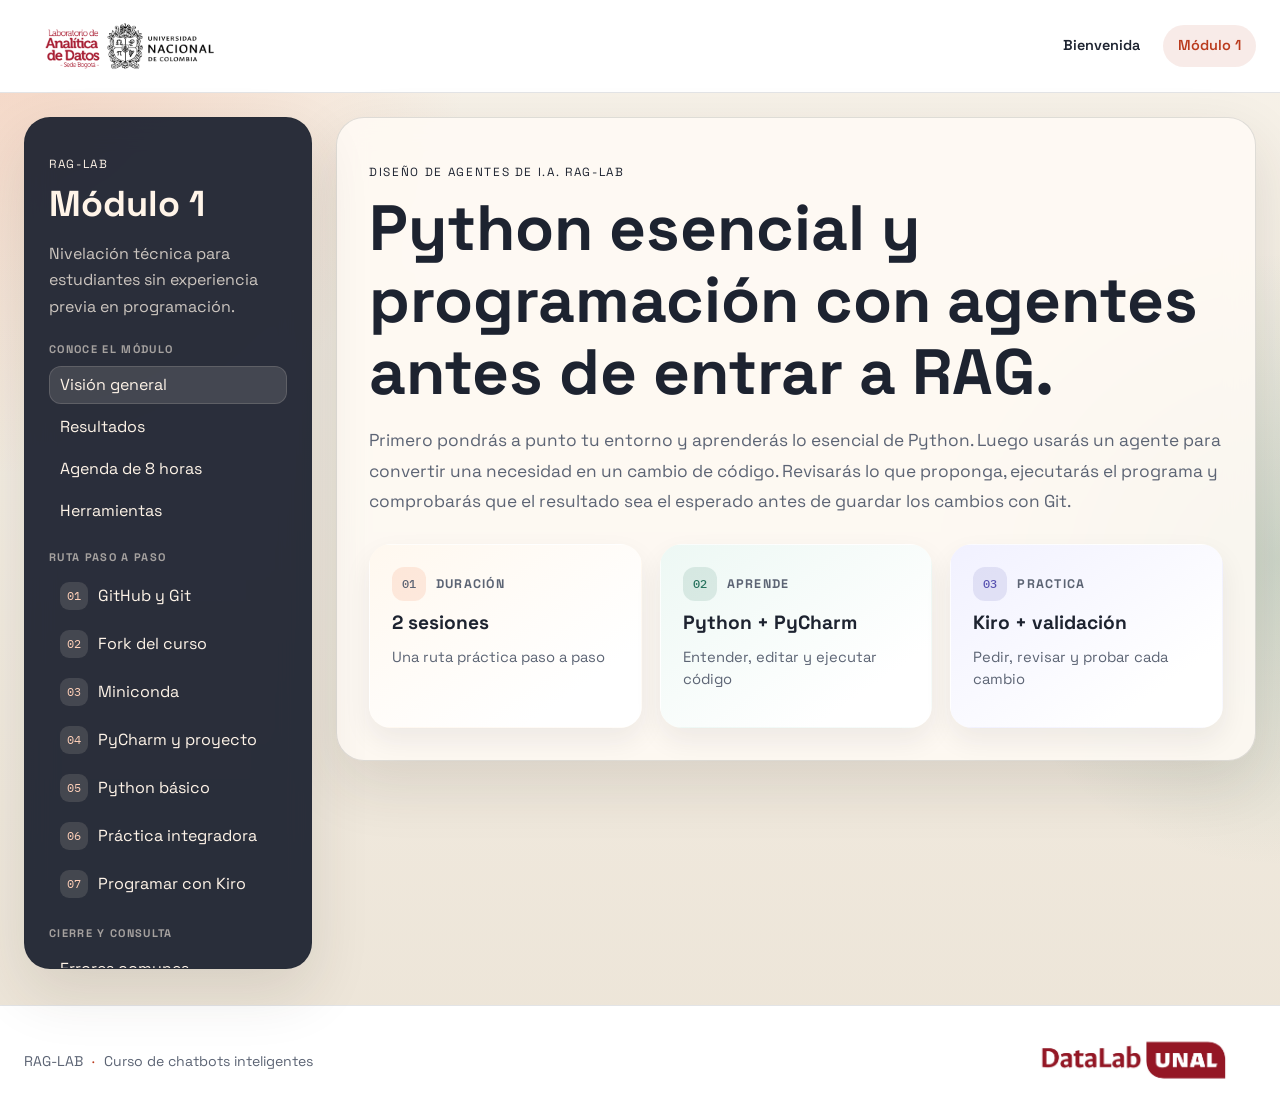
==== docs/modulo-01.html @ 9e2192b5 "Integra bienvenida y navegación del curso" ====
<!DOCTYPE html>
<html lang="es">
  <head>
    <meta charset="UTF-8" />
    <meta name="viewport" content="width=device-width, initial-scale=1.0" />
    <title>RAG-LAB | Módulo 1</title>
    <meta
      name="description"
      content="Módulo 1 del curso RAG-LAB: GitHub, Miniconda, PyCharm, Python básico y programación asistida por agentes."
    />
    <link rel="preconnect" href="https://fonts.googleapis.com" />
    <link rel="preconnect" href="https://fonts.gstatic.com" crossorigin />
    <link
      href="https://fonts.googleapis.com/css2?family=Space+Grotesk:wght@400;500;700&family=IBM+Plex+Mono:wght@400;500&display=swap"
      rel="stylesheet"
    />
    <link rel="stylesheet" href="./styles.css" />
  </head>
  <body>
    <header class="course-header">
      <div class="course-header-inner">
        <a class="course-brand" href="./index.html" aria-label="RAG-LAB, ir a bienvenida">
          <img src="./images/brand/datalab-header.png" alt="Laboratorio de Anal&#237;tica de Datos, Sede Bogot&#225;" />
        </a>
        <nav class="course-top-nav" aria-label="Navegaci&#243;n principal">
          <a href="./index.html">Bienvenida</a>
          <a href="./modulo-01.html" aria-current="page">M&#243;dulo 1</a>
        </nav>
      </div>
    </header>
    <div class="page-shell">
      <aside class="sidebar">
        <p class="eyebrow">RAG-LAB</p>
        <h1>Módulo 1</h1>
        <p class="sidebar-copy">
          Nivelación técnica para estudiantes sin experiencia previa en programación.
        </p>
        <details class="nav-disclosure" open>
          <summary>Contenido del módulo</summary>
          <nav class="side-nav" id="course-nav" role="tablist" aria-label="Secciones del módulo">
          <div class="nav-group" role="group" aria-label="Conoce el módulo">
            <p class="nav-group-title">Conoce el módulo</p>
            <a href="#vision" role="tab" aria-selected="true" aria-controls="vision">Visión general</a>
            <a href="#resultados" role="tab" aria-selected="false" aria-controls="resultados" tabindex="-1">Resultados</a>
            <a href="#agenda" role="tab" aria-selected="false" aria-controls="agenda" tabindex="-1">Agenda de 8 horas</a>
            <a href="#herramientas" role="tab" aria-selected="false" aria-controls="herramientas" tabindex="-1">Herramientas</a>
          </div>
          <div class="nav-group" role="group" aria-label="Ruta paso a paso">
            <p class="nav-group-title">Ruta paso a paso</p>
            <a href="#github" role="tab" aria-selected="false" aria-controls="github" tabindex="-1"><span class="nav-number">01</span>GitHub y Git</a>
            <a href="#fork" role="tab" aria-selected="false" aria-controls="fork" tabindex="-1"><span class="nav-number">02</span>Fork del curso</a>
            <a href="#miniconda" role="tab" aria-selected="false" aria-controls="miniconda" tabindex="-1"><span class="nav-number">03</span>Miniconda</a>
            <a href="#pycharm" role="tab" aria-selected="false" aria-controls="pycharm" tabindex="-1"><span class="nav-number">04</span>PyCharm y proyecto</a>
            <a href="#python" role="tab" aria-selected="false" aria-controls="python" tabindex="-1"><span class="nav-number">05</span>Python básico</a>
            <a href="#practica" role="tab" aria-selected="false" aria-controls="practica" tabindex="-1"><span class="nav-number">06</span>Práctica integradora</a>
            <a href="#kiro" role="tab" aria-selected="false" aria-controls="kiro" tabindex="-1"><span class="nav-number">07</span>Programar con Kiro</a>
          </div>
          <div class="nav-group" role="group" aria-label="Cierre y consulta">
            <p class="nav-group-title">Cierre y consulta</p>
            <a href="#errores" role="tab" aria-selected="false" aria-controls="errores" tabindex="-1">Errores comunes</a>
            <a href="#checklist" role="tab" aria-selected="false" aria-controls="checklist" tabindex="-1">Checklist final</a>
          </div>
          </nav>
        </details>
      </aside>

      <main class="content">
        <section class="hero" id="vision">
          <p class="hero-tag">Diseño de agentes de I.A. RAG-LAB</p>
          <h2>Python esencial y programación con agentes antes de entrar a RAG.</h2>
          <p class="hero-copy">
            Primero pondrás a punto tu entorno y aprenderás lo esencial de Python. Luego usarás un
            agente para convertir una necesidad en un cambio de código. Revisarás lo que proponga,
            ejecutarás el programa y comprobarás que el resultado sea el esperado antes de guardar
            los cambios con Git.
          </p>
          <div class="hero-cards">
            <article class="hero-card hero-card--duration">
              <div class="hero-card-heading">
                <span class="hero-card-number" aria-hidden="true">01</span>
                <span class="hero-card-label">Duración</span>
              </div>
              <strong>2 sesiones</strong>
              <p>Una ruta práctica paso a paso</p>
            </article>
            <article class="hero-card hero-card--python">
              <div class="hero-card-heading">
                <span class="hero-card-number" aria-hidden="true">02</span>
                <span class="hero-card-label">Aprende</span>
              </div>
              <strong>Python + PyCharm</strong>
              <p>Entender, editar y ejecutar código</p>
            </article>
            <article class="hero-card hero-card--agent">
              <div class="hero-card-heading">
                <span class="hero-card-number" aria-hidden="true">03</span>
                <span class="hero-card-label">Practica</span>
              </div>
              <strong>Kiro + validación</strong>
              <p>Pedir, revisar y probar cada cambio</p>
            </article>
          </div>
        </section>

        <section id="resultados" class="panel">
          <p class="section-kicker">Resultados del módulo</p>
          <h3>Al terminar, podrás llevar una idea hasta un cambio comprobado.</h3>
          <p class="results-intro">
            Prepara tu espacio de trabajo, entiende el código que ejecutas y usa un agente para
            avanzar con confianza.
          </p>
          <div class="result-grid">
            <article class="result-card result-card--setup">
              <div class="result-card-heading">
                <span class="result-number" aria-hidden="true">01</span>
                <span class="result-label">Tu entorno</span>
              </div>
              <h4>Listo para trabajar</h4>
              <ul class="result-list">
                <li>Configurar GitHub e instalar Git, Miniconda y PyCharm.</li>
                <li>Crear tu fork y abrirlo en el computador.</li>
                <li>Crear el entorno `RAGLAB` y elegirlo en PyCharm.</li>
                <li>Guardar tus avances en GitHub.</li>
              </ul>
            </article>
            <article class="result-card result-card--python">
              <div class="result-card-heading">
                <span class="result-number" aria-hidden="true">02</span>
                <span class="result-label">Python esencial</span>
              </div>
              <h4>Código que puedes entender</h4>
              <ul class="result-list">
                <li>Ejecutar scripts desde PyCharm.</li>
                <li>Leer y modificar ejemplos sencillos.</li>
                <li>Reconocer variables, condiciones, ciclos y funciones.</li>
              </ul>
            </article>
            <article class="result-card result-card--agent">
              <div class="result-card-heading">
                <span class="result-number" aria-hidden="true">03</span>
                <span class="result-label">Programación con Kiro</span>
              </div>
              <h4>Cambios que puedes validar</h4>
              <ul class="result-list">
                <li>Explicar un requerimiento y cómo reconocer que quedó bien.</li>
                <li>Conectar Kiro con PyCharm y escoger un modelo disponible.</li>
                <li>Revisar el plan y el código que propone el agente.</li>
                <li>Ejecutar el programa y comprobar el resultado.</li>
              </ul>
            </article>
          </div>
          <div class="result-flow">
            <div class="result-flow-copy">
              <span>El ciclo que practicarás</span>
              <small>Tú decides si el cambio está listo para guardar.</small>
            </div>
            <div class="result-flow-steps" aria-label="Describir, revisar, ejecutar, validar y guardar">
              <span>Describir</span><b aria-hidden="true">→</b>
              <span>Revisar</span><b aria-hidden="true">→</b>
              <span>Ejecutar</span><b aria-hidden="true">→</b>
              <span>Validar</span><b aria-hidden="true">→</b>
              <span>Guardar</span>
            </div>
          </div>
        </section>

        <section id="herramientas" class="panel">
          <p class="section-kicker">Herramientas base</p>
          <h3>Las herramientas que usarás, conectadas en un solo flujo</h3>
          <p class="tool-intro">Cada una cumple una parte del trabajo: escribir código, organizar el proyecto y convertir ideas en cambios que puedas probar.</p>
          <div class="tool-grid">
            <article class="tool-card tool-card--code">
              <div class="tool-card-heading"><span>01</span><p>Aprende y ejecuta</p></div>
              <div class="tool-brand-row">
                <div class="tool-brand"><span class="tool-icon-frame"><img src="./images/tool-icons/python.svg" alt="" /></span><span>Python</span></div>
                <div class="tool-brand"><span class="tool-icon-frame"><img src="./images/tool-icons/anaconda.svg" alt="" /></span><span>Miniconda</span></div>
              </div>
              <h4>Tu base para programar</h4>
              <p>Python es el lenguaje de los ejercicios. Miniconda prepara el entorno `RAGLAB` y organiza sus paquetes.</p>
              <div class="tool-flow-hint"><span>Escribir</span><b aria-hidden="true">→</b><span>Ejecutar</span></div>
            </article>
            <article class="tool-card tool-card--project">
              <div class="tool-card-heading"><span>02</span><p>Organiza tu proyecto</p></div>
              <div class="tool-brand-row">
                <div class="tool-brand"><span class="tool-icon-frame"><img src="./images/tool-icons/git.svg" alt="" /></span><span>Git</span></div>
                <div class="tool-brand"><span class="tool-icon-frame"><img src="./images/tool-icons/github.svg" alt="" /></span><span>GitHub</span></div>
                <div class="tool-brand"><span class="tool-icon-frame"><img src="./images/tool-icons/pycharm.svg" alt="" /></span><span>PyCharm</span></div>
              </div>
              <h4>Tu espacio de trabajo</h4>
              <p>Git registra los cambios; GitHub guarda tu fork; PyCharm te permite abrir, modificar y ejecutar el proyecto.</p>
              <div class="tool-flow-hint"><span>Versionar</span><b aria-hidden="true">→</b><span>Compartir</span></div>
            </article>
            <article class="tool-card tool-card--agent">
              <div class="tool-card-heading"><span>03</span><p>Avanza con un agente</p></div>
              <div class="tool-brand-row">
                <div class="tool-brand"><span class="tool-icon-frame tool-icon-frame--kiro"><img src="./images/tool-icons/kiro.svg" alt="" /></span><span>Kiro</span></div>
              </div>
              <h4>De la idea al cambio</h4>
              <p>Kiro te ayuda a convertir un requerimiento en código dentro de PyCharm. Tú revisas el plan y el diff, ejecutas el programa y validas el resultado.</p>
              <div class="tool-flow-hint"><span>Pedir</span><b aria-hidden="true">→</b><span>Revisar</span><b aria-hidden="true">→</b><span>Validar</span></div>
            </article>
          </div>
        </section>

        <section id="agenda" class="panel">
          <p class="section-kicker">Plan sugerido</p>
          <h3>Del entorno listo a programar con apoyo de un agente</h3>
          <p class="agenda-intro">
            Primero preparas tus herramientas y tu proyecto. Después trabajas con Python y practicas
            cómo convertir una necesidad en un cambio de código que puedas comprobar.
          </p>
          <div class="agenda-grid">
            <article class="agenda-card agenda-card--setup">
              <header class="agenda-card-header">
                <span class="agenda-session-number" aria-hidden="true">01</span>
                <div>
                  <span class="agenda-card-kicker">Sesión 1</span>
                  <h4>Prepara tu espacio de trabajo</h4>
                </div>
              </header>
              <ol class="agenda-steps">
                <li><span>01</span><div><strong>Conoce las herramientas</strong><p>Presentación del curso y del flujo de trabajo.</p></div></li>
                <li><span>02</span><div><strong>Abre tu espacio en GitHub</strong><p>Crea tu cuenta y prepara el repositorio personal.</p></div></li>
                <li><span>03</span><div><strong>Instala Git</strong><p>Configura tu identidad y verifica que funcione.</p></div></li>
                <li><span>04</span><div><strong>Crea tu fork</strong><p>Haz tu copia del repositorio del curso.</p></div></li>
                <li><span>05</span><div><strong>Instala Miniconda</strong><p>Deja listo el gestor del entorno de Python.</p></div></li>
                <li><span>06</span><div><strong>Prueba la terminal</strong><p>Ejecuta los primeros comandos de verificación.</p></div></li>
              </ol>
              <div class="agenda-outcome"><span>Al cierre</span><strong>Cuenta, Git, fork y Miniconda listos</strong></div>
            </article>

            <article class="agenda-card agenda-card--code">
              <header class="agenda-card-header">
                <span class="agenda-session-number" aria-hidden="true">02</span>
                <div>
                  <span class="agenda-card-kicker">Sesión 2</span>
                  <h4>Programa, prueba y mejora</h4>
                </div>
              </header>
              <ol class="agenda-steps">
                <li><span>01</span><div><strong>Abre el proyecto en PyCharm</strong><p>Instala PyCharm, conéctalo a GitHub y descarga tu fork.</p></div></li>
                <li><span>02</span><div><strong>Activa el entorno</strong><p>Crea `RAGLAB` con Conda y selecciónalo como intérprete.</p></div></li>
                <li><span>03</span><div><strong>Aprende Python haciendo</strong><p>Practica variables, condiciones, ciclos y funciones; ejecuta los ejercicios y la práctica integradora sin agente.</p></div></li>
                <li><span>04</span><div><strong>Prueba Kiro en PyCharm</strong><p>Presenta el flujo al inicio del bloque si el entorno ya está listo. Si la configuración toma más tiempo, haz la práctica después de la integradora: pedir un cambio, revisar el diff, ejecutar y validar.</p></div></li>
              </ol>
              <div class="agenda-outcome"><span>Al cierre</span><strong>Python ejecutado y un cambio revisado y validado</strong></div>
            </article>
          </div>
        </section>

        <section id="github" class="panel github-panel">
          <p class="section-kicker">Paso 1 · prepara tu espacio de trabajo</p>
          <h3>Tu proyecto, con historial y respaldo</h3>
          <p class="github-intro">
            En este curso usaremos <strong>Git</strong> para guardar el historial de cambios del
            proyecto en el computador y <strong>GitHub</strong> para almacenar una copia en línea
            del repositorio. Esto permite que cada estudiante tenga respaldo, control de versiones
            y un espacio claro donde entregar sus avances.
          </p>
          <div class="resource-grid github-tools-grid">
            <button type="button" class="github-tool-card github-tool-card--git github-tool-button" data-open-git-visual aria-haspopup="dialog" aria-controls="git-workflow-dialog" aria-label="Abrir diagrama visual de ramas y versiones de Git">
              <div class="github-tool-heading">
                <span class="github-tool-icon"><img src="./images/tool-icons/git.svg" alt="" /></span>
                <div><span class="github-tool-label">En tu computador</span><h4>Git</h4></div>
              </div>
              <p>
                Registra los cambios del proyecto y permite crear versiones del trabajo a medida
                que avanza el curso.
              </p>
              <span class="github-tool-action">Ver diagrama de ramas <span aria-hidden="true">↗</span></span>
            </button>
            <article class="github-tool-card github-tool-card--github">
              <div class="github-tool-heading">
                <span class="github-tool-icon"><img src="./images/tool-icons/github.svg" alt="" /></span>
                <div><span class="github-tool-label">En línea</span><h4>GitHub</h4></div>
              </div>
              <p>
                Guarda el repositorio en línea, aloja el fork personal y permite sincronizar los
                cambios del estudiante.
              </p>
            </article>
          </div>
          <div class="github-setup">
            <div class="github-setup-heading"><span>Tu ruta de inicio</span><span>4 pasos</span></div>
            <ol class="steps github-steps">
              <li><span class="github-step-number">01</span><span>Crea tu cuenta en <a href="https://github.com" target="_blank" rel="noreferrer">github.com</a>.</span></li>
              <li><span class="github-step-number">02</span><span>Confirma tu correo y completa tu perfil básico.</span></li>
              <li><span class="github-step-number">03</span><span>Instala Git desde <a href="https://git-scm.com/downloads" target="_blank" rel="noreferrer">git-scm.com/downloads</a>.</span></li>
              <li><span class="github-step-number">04</span><span>Abre una terminal y configura tu nombre y correo.</span></li>
            </ol>
          </div>
          <div class="note-box github-location">
            <span class="github-location-icon" aria-hidden="true">⌘</span>
            <p><strong>¿Dónde ocurre cada parte?</strong> Crea la cuenta en el navegador y ejecuta los comandos en una terminal de tu computador: <strong>PowerShell</strong> o <strong>Git Bash</strong> en Windows, o <strong>Terminal</strong> en macOS y Linux.</p>
          </div>
          <div class="git-setup-guide">
            <div class="git-setup-guide-heading">
              <div><span class="command-eyebrow">En tu terminal</span><h4>Configura y comprueba Git paso a paso</h4></div>
              <span class="git-setup-guide-time">4 comandos</span>
            </div>
            <p class="git-setup-guide-intro">Ejecuta cada comando por separado. Antes de guardar nombre y correo, reemplaza los ejemplos por tus datos reales.</p>
            <div class="git-command-item git-command-item--check" data-copy-scope>
              <span class="git-command-number">01</span>
              <div class="git-command-copy"><strong>Comprueba que Git quedó instalado</strong><p>Si aparece un número de versión, la instalación terminó correctamente.</p><pre><code>git --version</code></pre></div>
              <button class="copy-button" data-copy>Copiar</button>
            </div>
            <div class="git-command-item" data-copy-scope>
              <span class="git-command-number">02</span>
              <div class="git-command-copy"><strong>Configura el nombre que aparecerá en tus cambios</strong><p>Reemplaza <code>Tu Nombre</code> antes de ejecutar.</p><pre><code>git config --global user.name "Tu Nombre"</code></pre></div>
              <button class="copy-button" data-copy>Copiar</button>
            </div>
            <div class="git-command-item" data-copy-scope>
              <span class="git-command-number">03</span>
              <div class="git-command-copy"><strong>Configura tu correo</strong><p>Usa el correo asociado a tu cuenta de GitHub.</p><pre><code>git config --global user.email "tu-correo@ejemplo.com"</code></pre></div>
              <button class="copy-button" data-copy>Copiar</button>
            </div>
            <div class="git-command-item" data-copy-scope>
              <span class="git-command-number">04</span>
              <div class="git-command-copy"><strong>Define el nombre de la rama principal</strong><p>El curso usará <code>main</code> como nombre inicial.</p><pre><code>git config --global init.defaultBranch main</code></pre></div>
              <button class="copy-button" data-copy>Copiar</button>
            </div>
            <div class="git-command-validation">
              <div class="git-validation-heading"><span aria-hidden="true">✓</span><div><strong>Validación final</strong><p>Ejecuta estas dos consultas y confirma que aparezcan tu nombre y correo correctos.</p></div></div>
              <div class="git-validation-commands">
                <div class="git-command-item" data-copy-scope><div class="git-command-copy"><span>Nombre configurado</span><pre><code>git config --global --get user.name</code></pre></div><button class="copy-button" data-copy>Copiar</button></div>
                <div class="git-command-item" data-copy-scope><div class="git-command-copy"><span>Correo configurado</span><pre><code>git config --global --get user.email</code></pre></div><button class="copy-button" data-copy>Copiar</button></div>
              </div>
            </div>
          </div>
        </section>

        <dialog id="git-workflow-dialog" class="git-workflow-dialog" aria-labelledby="git-workflow-title">
          <div class="git-dialog-header">
            <div><p class="section-kicker">Git en una imagen</p><h2 id="git-workflow-title">Cómo se organizan los cambios</h2></div>
            <button type="button" class="git-dialog-close" data-close-git-visual aria-label="Cerrar diagrama">×</button>
          </div>
          <figure class="git-workflow-figure">
            <img src="./images/git-branch-workflow.png" alt="Diagrama de ramas de Git con líneas para Master, Hotfix, Release, Develop y Feature. Los círculos representan commits, y las conexiones muestran cómo se integran los cambios entre ramas." />
            <figcaption>Un ejemplo de flujo de trabajo con ramas paralelas y versiones etiquetadas.</figcaption>
          </figure>
          <div class="git-diagram-notes">
            <div><span class="git-diagram-dot"></span><p><strong>Cada línea</strong> representa una rama donde se puede trabajar en paralelo.</p></div>
            <div><span class="git-diagram-dot git-diagram-dot--merge"></span><p><strong>Cada círculo</strong> representa un commit: un punto guardado en el historial.</p></div>
            <div><span class="git-diagram-tag">v1.0</span><p><strong>Las etiquetas</strong> marcan versiones listas para identificar o compartir.</p></div>
          </div>
          <p class="git-diagram-context">El dibujo presenta un flujo con varias ramas. En este curso empezaremos con una estructura más sencilla: tu fork y la rama principal <code>main</code>.</p>
          <a class="git-diagram-source" href="https://noetzold.tech/wp-content/uploads/2022/12/pasted-image-0.png" target="_blank" rel="noreferrer">Ver imagen original en noetzold.tech ↗</a>
        </dialog>

        <section id="fork" class="panel fork-panel">
          <p class="section-kicker">Paso 2 · crea tu copia personal</p>
          <h3>Prepara tu repositorio para trabajar</h3>
          <p class="fork-intro">
            Un <strong>fork</strong> es una copia del repositorio original dentro de la cuenta de
            GitHub del estudiante. Sirve para que cada persona trabaje sobre su propia versión del
            proyecto sin afectar directamente el repositorio del curso.
          </p>
          <a class="fork-repository-link" href="https://github.com/DataLab-UNAL/RAGLAB" target="_blank" rel="noreferrer">
            <span class="fork-github-icon"><img src="./images/tool-icons/github.svg" alt="" /></span>
            <span><small>Repositorio original del curso</small><strong>RAGLAB <span aria-hidden="true">↗</span></strong><span class="fork-repository-url">github.com/DataLab-UNAL/RAGLAB</span></span>
            <span class="fork-open-label">Abrir repositorio</span>
          </a>
          <div class="fork-route">
            <div class="fork-route-heading"><strong>Tu ruta para crear el fork</strong><span>4 pasos</span></div>
            <ol class="fork-steps">
              <li><span>01</span><strong>Abre el repositorio del curso</strong></li>
              <li><span>02</span><strong>Haz clic en <em>Fork</em></strong></li>
              <li><span>03</span><strong>Confirma que se creó en tu cuenta</strong></li>
              <li><span>04</span><strong>Verifica que el nombre sea <code>RAGLAB</code></strong></li>
            </ol>
          </div>
          <div class="fork-screenshots">
            <figure class="image-card fork-image-card">
              <div class="fork-image-heading"><span>01</span><strong>Encuentra el botón Fork</strong></div>
              <button type="button" class="course-image-zoom" data-open-course-image aria-haspopup="dialog" aria-controls="course-image-dialog" aria-label="Ampliar captura: ubicación del botón Fork en GitHub">
                <img src="./images/fork_view.png" alt="Vista de GitHub mostrando el botón Fork en el repositorio RAGLAB." />
                <span aria-hidden="true">Ampliar imagen ⤢</span>
              </button>
              <figcaption>Está en la parte superior derecha del repositorio.</figcaption>
              <div class="fork-definition">
                <span>En pocas palabras</span>
                <p>Un <strong>fork</strong> es una copia del repositorio que queda en tu cuenta de GitHub. Puedes trabajar y probar cambios ahí sin modificar el original del curso.</p>
              </div>
            </figure>
            <figure class="image-card fork-image-card">
              <div class="fork-image-heading"><span>02</span><strong>Revisa las opciones antes de crear</strong></div>
              <button type="button" class="course-image-zoom" data-open-course-image aria-haspopup="dialog" aria-controls="course-image-dialog" aria-label="Ampliar captura: opciones para crear el fork">
                <img src="./images/fork_steps.png" alt="Pantalla de GitHub para crear un fork. El nombre del repositorio es RAGLAB y la opción Copy the main branch only debe quedar desmarcada." />
                <span aria-hidden="true">Ampliar imagen ⤢</span>
              </button>
              <figcaption>Mantén el nombre <strong>RAGLAB</strong> y deja desmarcada la opción <strong>Copy the main branch only</strong> para copiar el repositorio completo.</figcaption>
            </figure>
          </div>
          <div class="note-box github-location fork-location">
            <span class="github-location-icon" aria-hidden="true">↗</span>
            <p><strong>Este paso se hace en el navegador.</strong> La copia del proyecto a tu computador se hará después, desde PyCharm.</p>
          </div>
        </section>

        <dialog id="course-image-dialog" class="course-image-dialog" aria-labelledby="course-image-dialog-title">
          <div class="course-image-dialog-header">
            <h2 id="course-image-dialog-title">Captura ampliada</h2>
            <button type="button" class="git-dialog-close" data-close-course-image aria-label="Cerrar imagen ampliada">×</button>
          </div>
          <img class="course-image-dialog-preview" data-course-image-preview alt="" />
          <p class="course-image-dialog-caption" data-course-image-caption></p>
        </dialog>

        <section id="miniconda" class="panel miniconda-panel">
          <p class="section-kicker">Paso 3 · prepara Python y sus dependencias</p>
          <h3>Instala Miniconda y comprueba que funciona</h3>
          <p>
            Python es el lenguaje de programación base del curso. <strong>Miniconda</strong> nos
            ayuda a gestionar la instalación de Python y las dependencias del proyecto de una forma
            más ordenada y estable.
          </p>
          <p>
            Para este curso tiene sentido usar Miniconda porque facilita la configuración del grupo,
            reduce problemas de dependencias y hace más estable el trabajo con librerías pesadas.
          </p>
          <div class="resource-grid miniconda-info-grid">
            <article class="miniconda-info-card miniconda-download-card">
              <div class="miniconda-info-heading"><span class="miniconda-info-icon"><img src="./images/tool-icons/anaconda.svg" alt="" /></span><div><span>Instalación</span><h4>Descarga oficial</h4></div></div>
              <a
                class="miniconda-download-link"
                href="https://www.anaconda.com/download/success?reg=skipped-miniconda"
                target="_blank"
                rel="noreferrer"
              >
                Instalador de Miniconda <span aria-hidden="true">↗</span>
              </a>
              <p class="hint">
                Cada estudiante debe descargar la versión de su sistema operativo e instalarla.
              </p>
            </article>
            <article class="miniconda-info-card miniconda-goal-card">
              <div class="miniconda-info-heading"><span class="miniconda-goal-icon" aria-hidden="true">✓</span><div><span>Meta de este paso</span><h4>Miniconda listo</h4></div></div>
              <p>Dejar Miniconda instalado y funcionando para gestionar Python y preparar el entorno del proyecto más adelante.</p>
            </article>
          </div>
          <aside class="miniconda-architecture-guide">
            <span class="miniconda-architecture-icon" aria-hidden="true">i</span>
            <div class="miniconda-architecture-content">
              <strong>¿Usas Windows? Elige según el procesador</strong>
              <div class="miniconda-architecture-options">
                <span><b>x86_64</b> · la opción habitual para Intel y AMD</span>
                <span><b>Arm64</b> · para equipos ARM, como algunos con Snapdragon</span>
              </div>
              <small>¿No sabes cuál tienes? Revisa Configuración → Sistema → Acerca de → Tipo de sistema.</small>
            </div>
          </aside>

          <div class="miniconda-check-section">
            <div class="miniconda-check-heading"><div><span>Comprobación rápida</span><h4>Verifica la instalación</h4></div><p>Selecciona tu sistema operativo</p></div>
          <div class="os-switcher miniconda-os-switcher" data-tabs>
            <div class="tab-buttons">
              <button class="active" data-tab-target="conda-windows">Windows</button>
              <button data-tab-target="conda-maclinux">macOS / Linux</button>
            </div>
            <div class="tab-panels">
              <div class="tab-panel active" data-tab-panel="conda-windows">
                <div class="miniconda-terminal-note"><strong>Abre Anaconda Prompt</strong><span>o una terminal donde <code>conda</code> ya esté disponible.</span></div>
                <div class="miniconda-version-checks"><div><span>Conda</span><code>conda --version</code></div><div><span>Python</span><code>python --version</code></div></div>
                <figure class="image-card miniconda-proof-card">
                  <img
                    src="./images/conda.png"
                    alt="Consola mostrando Miniconda funcionando y el indicador base en el prompt."
                  />
                  <figcaption>
                    Si ves <strong>(base)</strong> al inicio de la terminal, significa que estás en
                    el ambiente base que instala Conda por defecto. En este paso eso es normal.
                  </figcaption>
                </figure>
              </div>
              <div class="tab-panel" data-tab-panel="conda-maclinux">
                <div class="miniconda-terminal-note"><strong>Abre Terminal</strong><span>la aplicación de terminal de tu sistema.</span></div>
                <div class="miniconda-version-checks"><div><span>Conda</span><code>conda --version</code></div><div><span>Python</span><code>python --version</code></div></div>
                <figure class="image-card miniconda-proof-card">
                  <img
                    src="./images/conda.png"
                    alt="Consola mostrando Miniconda funcionando y el indicador base en el prompt."
                  />
                  <figcaption>
                    Si ves <strong>(base)</strong> al inicio de la terminal, significa que Conda
                    activó su ambiente base. Eso solo indica que Miniconda está funcionando.
                  </figcaption>
                </figure>
              </div>
            </div>
          </div>
          </div>

          <div class="miniconda-terms-card">
            <div class="miniconda-terms-icon" aria-hidden="true">!</div>
            <div class="miniconda-terms-content">
              <span class="miniconda-terms-eyebrow">Requisito final de este paso</span>
              <h4>Lee y acepta los términos de Anaconda</h4>
              <p>Antes de crear el entorno <code>RAGLAB</code>, revisa los términos de los canales de Anaconda. Este comando registra tu aceptación para los canales que la requieran; ejecútalo solo si estás de acuerdo.</p>
              <div class="miniconda-terms-command" data-copy-scope>
                <code>conda tos accept</code>
                <button class="copy-button" data-copy>Copiar comando</button>
              </div>
              <small>Si todavía no has revisado los términos, no ejecutes el comando aún.</small>
            </div>
          </div>
        </section>

        <section id="pycharm" class="panel pycharm-panel">
          <p class="section-kicker">Paso 4 · conecta tu entorno de trabajo</p>
          <h3>Trae tu proyecto a PyCharm y déjalo listo para ejecutar</h3>
          <p class="pycharm-intro">Conecta tu cuenta de GitHub, descarga tu fork y configura el entorno <code>RAGLAB</code> para trabajar desde PyCharm.</p>
          <div class="resource-grid pycharm-overview-grid">
            <article class="pycharm-overview-card pycharm-download-card">
              <div class="pycharm-overview-heading"><span class="pycharm-overview-icon"><img src="./images/tool-icons/pycharm.svg" alt="" /></span><div><span>Entorno de desarrollo</span><h4>Instala PyCharm</h4></div></div>
              <a
                class="pycharm-download-link"
                href="https://www.jetbrains.com/pycharm/download/"
                target="_blank"
                rel="noreferrer"
              >
                PyCharm Community <span aria-hidden="true">↗</span>
              </a>
            </article>
            <article class="pycharm-overview-card pycharm-goal-card">
              <div class="pycharm-overview-heading"><span class="pycharm-goal-icon" aria-hidden="true">✓</span><div><span>Al terminar</span><h4>Proyecto listo para ejecutar</h4></div></div>
              <p>Tu fork estará en el computador y PyCharm usará el entorno <code>RAGLAB</code> del proyecto.</p>
            </article>
          </div>

          <div class="pycharm-route">
          <div class="pycharm-route-heading"><div><span>Ruta guiada</span><h4>De tu cuenta de GitHub al proyecto en ejecución</h4></div><span>4 etapas</span></div>
          <div class="timeline pycharm-timeline">
            <article class="pycharm-step-card">
              <span class="timeline-label">Subpaso 1</span>
              <h4>Conectar PyCharm con GitHub</h4>
              <ul>
                <li>En PyCharm, abre `File &gt; Settings &gt; Version Control &gt; GitHub`.</li>
                <li>Haz clic en `+` y elige `Log In via GitHub`.</li>
                <li>Inicia sesión en el navegador y autoriza a JetBrains.</li>
              </ul>
            </article>
            <article class="pycharm-step-card">
              <span class="timeline-label">Subpaso 2</span>
              <h4>Descargar tu fork al computador</h4>
              <ul>
                <li>En PyCharm, elige `Git &gt; Clone` o `Get from Version Control`.</li>
                <li>Selecciona GitHub y tu fork personal del curso.</li>
                <li>Elige dónde guardar el proyecto y clónalo.</li>
              </ul>
            </article>
            <article class="pycharm-step-card">
              <span class="timeline-label">Subpaso 3</span>
              <h4>Crear el entorno del proyecto</h4>
              <ul>
                <li>Abre una terminal en la carpeta del proyecto.</li>
                <li>Crea el entorno con el archivo `RAGLAB.yml`.</li>
                <li>Activa `RAGLAB` y comprueba la versión de Python.</li>
              </ul>
            </article>
            <article class="pycharm-step-card">
              <span class="timeline-label">Subpaso 4</span>
              <h4>Seleccionar el intérprete en PyCharm</h4>
              <ul>
                <li>Abre la configuración del intérprete del proyecto.</li>
                <li>Selecciona el entorno Conda existente `RAGLAB`.</li>
                <li>Confirma que PyCharm lo use para ejecutar los programas.</li>
              </ul>
            </article>
          </div>
          </div>

          <div class="pycharm-environment-grid">
          <div class="command-block pycharm-environment-block">
            <div class="command-head">
              <div><span class="command-eyebrow">En la terminal del proyecto</span><h4>Crea y valida el entorno</h4></div>
              <button class="copy-button" data-copy>Copiar</button>
            </div>
            <pre><code>conda env create -f RAGLAB.yml
conda activate RAGLAB
python --version
pip list</code></pre>
          </div>

          <figure class="image-card pycharm-image-card pycharm-interpreter-image">
            <div class="pycharm-image-heading"><span>04</span><strong>Selecciona el intérprete RAGLAB</strong></div>
            <button type="button" class="course-image-zoom" data-open-course-image aria-haspopup="dialog" aria-controls="course-image-dialog" aria-label="Ampliar captura: selección del intérprete RAGLAB en PyCharm">
              <img src="./images/select_env.png" alt="Pantalla de PyCharm mostrando cómo seleccionar el ambiente o intérprete para ejecutar programas." />
              <span aria-hidden="true">Ampliar imagen ⤢</span>
            </button>
            <figcaption>
              Antes de ejecutar programas en PyCharm, verifica que el intérprete seleccionado sea
              el ambiente <strong>RAGLAB</strong>.
            </figcaption>
          </figure>
          </div>
        </section>

        <section id="python" class="panel">
          <p class="section-kicker">Paso 5</p>
          <h3>Python básico que sí necesitan para continuar el curso</h3>
          <div class="concept-grid">
            <article>
              <h4>Variables y tipos</h4>
              <p>Texto, enteros, decimales, booleanos y listas.</p>
            </article>
            <article>
              <h4>Condicionales</h4>
              <p>Tomar decisiones con `if`, `elif` y `else`.</p>
            </article>
            <article>
              <h4>Bucles</h4>
              <p>Repetir tareas con `for` y `while`.</p>
            </article>
            <article>
              <h4>Funciones</h4>
              <p>Empaquetar lógica reutilizable con `def`.</p>
            </article>
          </div>
          <div class="command-block">
            <div class="command-head">
              <h4>Ejecutar ejercicios base</h4>
              <button class="copy-button" data-copy>Copiar</button>
            </div>
            <pre><code>python modulo-01/ejercicios/01_hola_python.py
python modulo-01/ejercicios/02_variables_y_tipos.py
python modulo-01/ejercicios/03_condicionales_y_bucles.py
python modulo-01/ejercicios/04_funciones.py</code></pre>
          </div>
        </section>

        <section id="practica" class="panel">
          <p class="section-kicker">Práctica integradora</p>
          <h3>Secuencia guiada para el cierre del módulo</h3>
          <ol class="steps">
            <li>Crear el fork del repositorio.</li>
            <li>Conectar PyCharm con GitHub.</li>
            <li>Descargar el fork al equipo desde PyCharm.</li>
            <li>Crear el entorno `RAGLAB` desde el archivo `RAGLAB.yml`.</li>
            <li>Activar el entorno y usarlo en PyCharm.</li>
            <li>Ejecutar todos los ejercicios de Python.</li>
            <li>Modificar al menos dos archivos.</li>
            <li>Guardar cambios con un commit y subirlos a GitHub.</li>
          </ol>

          <div class="command-block">
            <div class="command-head">
              <h4>Secuencia mínima con Conda</h4>
              <button class="copy-button" data-copy>Copiar</button>
            </div>
            <pre><code>conda env create -f RAGLAB.yml
conda activate RAGLAB
python modulo-01/ejercicios/01_hola_python.py
python modulo-01/ejercicios/02_variables_y_tipos.py
python modulo-01/ejercicios/03_condicionales_y_bucles.py
python modulo-01/ejercicios/04_funciones.py
git status
git add .
git commit -m "Completa módulo 1"
git push origin main</code></pre>
          </div>
        </section>

        <section id="kiro" class="panel">
          <p class="section-kicker">Programación asistida por agentes</p>
          <h3>Kiro en PyCharm: del requerimiento al código que podemos validar</h3>
          <p>
            Kiro CLI se conecta con PyCharm mediante <strong>Agent Client Protocol (ACP)</strong>.
            El agente puede leer archivos, proponer cambios y ejecutar comandos; la persona que
            programa decide qué pedir, revisa los cambios y comprueba el resultado. Este ejercicio
            usa un script pequeño para practicar el flujo antes de trabajar con proyectos RAG.
          </p>

          <div class="resource-grid">
            <article>
              <h4>Antes de empezar</h4>
              <ul>
                <li>PyCharm 2025.3.2 o posterior y el plugin AI Assistant habilitado para agentes ACP.</li>
                <li>Kiro CLI instalado. La documentación actual indica Windows 11, macOS o Linux compatible.</li>
                <li>Una cuenta de Kiro. Al preparar esta guía, el nivel gratuito muestra 50 créditos. El consumo se gestiona en Kiro; las suscripciones de ChatGPT o Claude no lo cubren.</li>
              </ul>
            </article>
            <article>
              <h4>Modelos</h4>
              <p>
                Kiro ofrece modelos de Anthropic, OpenAI y modelos de pesos abiertos. El catálogo
                accesible y el consumo de créditos dependen del plan y pueden cambiar.
                Para una sesión introductoria, empieza con el modelo recomendado por Kiro (Auto).
              </p>
            </article>
          </div>

          <div class="timeline">
            <article>
              <span class="timeline-label">Preparación</span>
              <h4>Instalar y autenticar Kiro CLI</h4>
              <ol class="steps">
                <li>Instala Kiro CLI siguiendo la <a href="https://kiro.dev/docs/getting-started/installation/" target="_blank" rel="noreferrer">guía oficial</a>.</li>
                <li>En una terminal, ejecuta <code>kiro-cli --version</code> para confirmar la instalación.</li>
                <li>Ejecuta <code>kiro-cli login</code> y completa el inicio de sesión en el navegador.</li>
                <li>Confirma la sesión con <code>kiro-cli whoami</code>.</li>
              </ol>
            </article>
            <article>
              <span class="timeline-label">Conexión</span>
              <h4>Agregar Kiro como agente ACP</h4>
              <ol class="steps">
                <li>En PyCharm, abre AI Chat, selecciona la configuración y elige <strong>Add Custom Agent</strong>.</li>
                <li>PyCharm abrirá <code>~/.jetbrains/acp.json</code>. Agrega la configuración de ejemplo y reemplaza la ruta del comando por la ruta absoluta de Kiro CLI.</li>
                <li>Guarda el archivo. En el chat de PyCharm, selecciona <strong>Kiro Agent</strong>.</li>
              </ol>
            </article>
          </div>

          <div class="command-block">
            <div class="command-head">
              <h4>Configuración ACP de ejemplo</h4>
              <button class="copy-button" data-copy>Copiar</button>
            </div>
            <pre><code>{
  "agent_servers": {
    "Kiro Agent": {
      "command": "C:\\ruta\\completa\\a\\kiro-cli.exe",
      "args": ["acp"]
    }
  }
}</code></pre>
          </div>

          <div class="note-box">
            <strong>Encontrar la ruta del ejecutable:</strong> en Windows, ejecuta
            <code>Get-Command kiro-cli | Select-Object -ExpandProperty Source</code> en PowerShell.
            En macOS o Linux, ejecuta <code>which kiro-cli</code>. Copia la ruta devuelta en
            <code>command</code>; en JSON las barras invertidas de Windows se escriben dobles.
            PyCharm requiere AI Assistant compatible con agentes ACP. Consulta la
            <a href="https://www.jetbrains.com/help/ai-assistant/activate-agents.html" target="_blank" rel="noreferrer">guía de JetBrains para agregar agentes ACP</a> si la opción no aparece.
          </div>

          <h4>Práctica: pedir, revisar, ejecutar y validar</h4>
          <p>
            Abre <code>modulo-01/ejercicios/04_funciones.py</code> en el proyecto del curso y envía
            este requerimiento al agente:
          </p>
          <div class="command-block">
            <div class="command-head">
              <h4>Requerimiento para Kiro</h4>
              <button class="copy-button" data-copy>Copiar</button>
            </div>
            <pre><code>En modulo-01/ejercicios/04_funciones.py agrega una función calcular_progreso(completados, total) que retorne el porcentaje completado como número entre 0 y 100. Si total es 0, debe retornar 0. Agrega ejemplos de uso al final del archivo. No edites otros archivos. Antes de modificar el código, explícame el plan y espera mi aprobación. Después de implementar, dime cómo puedo comprobar los resultados.</code></pre>
          </div>
          <ol class="steps">
            <li>Lee el plan del agente. Verifica que entendió el archivo, la fórmula y el caso <code>total = 0</code> antes de aprobarlo.</li>
            <li>Inspecciona el diff y localiza la función, sus argumentos, el valor que retorna y el caso especial.</li>
            <li>Ejecuta el archivo desde PyCharm. Comprueba que 2 de 4 produce 50 y que el caso con total 0 produce 0.</li>
            <li>Si el resultado falla, comparte el error o el resultado inesperado y vuelve a probar.</li>
            <li>Cuando entiendas el cambio, revisa <code>git diff</code> y guarda el trabajo con un commit.</li>
          </ol>

          <div class="note-box">
            <strong>Acuerdo de trabajo:</strong> el agente propone y modifica; el estudiante conserva
            la responsabilidad de leer el cambio, ejecutarlo y decidir si cumple el requerimiento.
            Antes de guardar el cambio, cada estudiante debe poder explicar qué se modificó y cómo
            comprobó que funciona.
          </div>
          <p class="hint">
            Documentación: <a href="https://kiro.dev/docs/cli/acp/" target="_blank" rel="noreferrer">Kiro CLI con ACP</a>,
            <a href="https://kiro.dev/docs/models/available-models/" target="_blank" rel="noreferrer">modelos disponibles</a> y
            <a href="https://kiro.dev/pricing/" target="_blank" rel="noreferrer">planes y créditos</a>.
          </p>
        </section>

        <section id="errores" class="panel">
          <p class="section-kicker">Soporte</p>
          <h3>Errores comunes y cómo reaccionar</h3>
          <div class="timeline">
            <article>
              <span class="timeline-label">Caso 1</span>
              <h4>`conda` no se reconoce</h4>
              <p>Abrir Anaconda Prompt o reiniciar la terminal después de instalar Miniconda.</p>
            </article>
            <article>
              <span class="timeline-label">Caso 2</span>
              <h4>PyCharm no encuentra el repositorio</h4>
              <p>Verificar que la conexión con GitHub se hizo sobre la cuenta correcta del estudiante.</p>
            </article>
            <article>
              <span class="timeline-label">Caso 3</span>
              <h4>PyCharm no encuentra Python</h4>
              <p>Seleccionar manualmente el intérprete del entorno `RAGLAB`.</p>
            </article>
            <article>
              <span class="timeline-label">Caso 4</span>
              <h4>El entorno tarda demasiado</h4>
              <p>Es normal. El archivo del curso instala librerías pesadas como `torch` y `transformers`.</p>
            </article>
          </div>
        </section>

        <section id="checklist" class="panel">
          <p class="section-kicker">Cierre</p>
          <h3>Checklist final del módulo</h3>
          <ul class="check-list">
            <li>Cuenta de GitHub creada y configurada.</li>
            <li>Git instalado y funcionando.</li>
            <li>Miniconda instalado y funcionando.</li>
            <li>Fork del repositorio creado en GitHub.</li>
            <li>Proyecto descargado en local desde PyCharm.</li>
            <li>Entorno `RAGLAB` creado correctamente.</li>
            <li>PyCharm apuntando al intérprete correcto.</li>
            <li>Scripts de Python ejecutados sin errores.</li>
            <li>Un requerimiento implementado con Kiro, revisado en el diff y validado al ejecutar el script.</li>
            <li>Al menos 2 commits hechos por el estudiante.</li>
          </ul>
        </section>
      </main>
    </div>
    <footer class="course-footer">
      <div class="course-footer-inner">
        <p>RAG-LAB <span>&middot;</span> Curso de chatbots inteligentes</p>
        <img src="./images/brand/datalab-footer.jpg" alt="DataLab UNAL" />
      </div>
    </footer>

    <script src="./script.js"></script>
  </body>
</html>
---- docs/styles.css ----
:root {
  --bg: #f5f1e8;
  --panel: rgba(255, 251, 245, 0.86);
  --ink: #1d2330;
  --muted: #5c6474;
  --accent: #ef6c3b;
  --accent-deep: #ba3b1d;
  --line: rgba(29, 35, 48, 0.14);
  --shadow: 0 24px 60px rgba(49, 39, 31, 0.12);
}

* {
  box-sizing: border-box;
}

html {
  scroll-behavior: smooth;
}

body {
  margin: 0;
  font-family: "Space Grotesk", sans-serif;
  color: var(--ink);
  line-height: 1.65;
  background:
    radial-gradient(circle at top left, rgba(239, 108, 59, 0.22), transparent 28%),
    radial-gradient(circle at right center, rgba(40, 115, 94, 0.18), transparent 22%),
    linear-gradient(180deg, #f7f2e9 0%, #ece4d7 100%);
}

a {
  color: var(--accent-deep);
}

code,
pre {
  font-family: "IBM Plex Mono", monospace;
}

.course-header {
  width: 100%;
  background: #fff;
  border-bottom: 1px solid rgba(29, 35, 48, 0.12);
}

.course-header-inner {
  display: flex;
  min-height: 92px;
  max-width: 1440px;
  align-items: center;
  justify-content: space-between;
  gap: 24px;
  margin: 0 auto;
  padding: 10px 24px;
}

.course-brand {
  display: flex;
  width: 220px;
  height: 68px;
  align-items: center;
  background: #fff;
}

.course-brand img {
  display: block;
  width: 100%;
  height: 100%;
  object-fit: contain;
}

.course-top-nav {
  display: flex;
  align-items: center;
  gap: 8px;
}

.course-top-nav a {
  padding: 9px 15px;
  border-radius: 999px;
  color: var(--ink);
  font-size: 0.9rem;
  font-weight: 600;
  text-decoration: none;
  transition: background 160ms ease, color 160ms ease;
}

.course-top-nav a:hover,
.course-top-nav a[aria-current="page"] {
  background: rgba(186, 59, 29, 0.1);
  color: var(--accent-deep);
}

.course-footer {
  margin-top: 12px;
  background: #fff;
  border-top: 1px solid rgba(29, 35, 48, 0.12);
}

.course-footer-inner {
  display: flex;
  min-height: 112px;
  max-width: 1440px;
  align-items: center;
  justify-content: space-between;
  gap: 24px;
  margin: 0 auto;
  padding: 12px 24px;
}

.course-footer-inner p {
  margin: 0;
  color: var(--muted);
  font-size: 0.88rem;
}

.course-footer-inner p span {
  padding: 0 5px;
  color: var(--accent-deep);
}

.course-footer-inner img {
  display: block;
  width: min(250px, 42vw);
  height: 60px;
  object-fit: cover;
  background: #fff;
}

.page-shell {
  display: grid;
  grid-template-columns: 288px minmax(0, 1fr);
  align-items: start;
  gap: 24px;
  max-width: 1440px;
  margin: 0 auto;
  padding: 24px;
}

.mobile-nav-toggle {
  display: none;
}

.sidebar {
  position: sticky;
  top: 24px;
  z-index: 20;
  max-height: calc(100vh - 48px);
  overflow-y: auto;
  padding: 24px;
  border: 1px solid var(--line);
  border-radius: 26px;
  background: rgba(29, 35, 48, 0.94);
  color: #fff4e8;
  box-shadow: var(--shadow);
  backdrop-filter: blur(14px);
}

.eyebrow,
.section-kicker,
.hero-tag,
.timeline-label {
  text-transform: uppercase;
  letter-spacing: 0.14em;
  font-size: 0.74rem;
}

.sidebar h1 {
  margin: 10px 0 12px;
  font-size: 2.25rem;
  line-height: 1.1;
}

.sidebar-copy {
  margin-bottom: 20px;
  color: rgba(255, 244, 232, 0.76);
}

.nav-disclosure summary {
  display: none;
}

.side-nav {
  display: grid;
  gap: 18px;
}

.nav-group {
  display: grid;
  gap: 4px;
}

.nav-group-title {
  margin: 0 0 4px;
  color: rgba(255, 244, 232, 0.58);
  font-size: 0.69rem;
  font-weight: 700;
  letter-spacing: 0.12em;
  text-transform: uppercase;
}

.side-nav a {
  display: flex;
  align-items: center;
  gap: 10px;
  min-height: 38px;
  padding: 7px 10px;
  border: 1px solid transparent;
  border-radius: 12px;
  color: inherit;
  text-decoration: none;
  line-height: 1.3;
  transition: background 160ms ease, border-color 160ms ease;
}

.side-nav a:hover,
.side-nav a[aria-selected="true"] {
  border-color: rgba(255, 244, 232, 0.14);
  background: rgba(255, 244, 232, 0.12);
}

.nav-number {
  display: inline-grid;
  flex: 0 0 28px;
  width: 28px;
  height: 28px;
  place-items: center;
  border-radius: 9px;
  background: rgba(255, 244, 232, 0.12);
  color: #ffd0b8;
  font-family: "IBM Plex Mono", monospace;
  font-size: 0.72rem;
}

.side-nav a[aria-selected="true"] .nav-number {
  background: var(--accent);
  color: white;
}

.content {
  display: grid;
  gap: 24px;
}

.content > section[hidden] {
  display: none;
}

.hero,
.panel {
  border: 1px solid var(--line);
  border-radius: 28px;
  padding: 32px;
  background: var(--panel);
  backdrop-filter: blur(14px);
  box-shadow: var(--shadow);
}

.hero h2 {
  max-width: 32ch;
  margin: 8px 0 16px;
  font-size: clamp(2.5rem, 5vw, 4.8rem);
  line-height: 1.12;
}

.hero-copy {
  max-width: 860px;
  color: var(--muted);
  font-size: 1.08rem;
  line-height: 1.75;
}

a {
  overflow-wrap: break-word;
}

.panel p {
  line-height: 1.75;
}

.hero-cards,
.resource-grid,
.concept-grid,
.timeline {
  display: grid;
  gap: 18px;
}

.hero-cards {
  grid-template-columns: repeat(3, minmax(0, 1fr));
  margin-top: 28px;
}

.hero-cards .hero-card {
  position: relative;
  display: flex;
  min-height: 184px;
  flex-direction: column;
  align-items: flex-start;
  gap: 10px;
  overflow: hidden;
  padding: 22px;
  border-color: transparent;
  box-shadow: 0 12px 28px rgba(29, 35, 48, 0.07);
  transition: transform 180ms ease, box-shadow 180ms ease;
}

.hero-cards .hero-card:hover {
  transform: translateY(-4px);
  box-shadow: 0 18px 34px rgba(29, 35, 48, 0.12);
}

.hero-cards .hero-card--duration {
  background: linear-gradient(145deg, #fff8ef, #fff 78%);
}

.hero-cards .hero-card--python {
  background: linear-gradient(145deg, #edf8f4, #fff 78%);
}

.hero-cards .hero-card--agent {
  background: linear-gradient(145deg, #f1f1ff, #fff 78%);
}

.hero-card-heading {
  display: flex;
  align-items: center;
  gap: 10px;
}

.hero-card-number {
  display: grid;
  width: 34px;
  height: 34px;
  place-items: center;
  border-radius: 12px;
  background: rgba(239, 108, 59, 0.13);
  color: var(--accent-deep);
  font-family: "IBM Plex Mono", monospace;
  font-size: 0.75rem;
  font-weight: 500;
}

.hero-card--python .hero-card-number {
  background: rgba(40, 115, 94, 0.13);
  color: #28735e;
}

.hero-card--agent .hero-card-number {
  background: rgba(89, 83, 177, 0.13);
  color: #5953b1;
}

.hero-cards .hero-card-label {
  color: var(--muted);
  font-size: 0.78rem;
  font-weight: 700;
  letter-spacing: 0.1em;
  text-transform: uppercase;
}

.hero-cards .hero-card strong {
  font-size: 1.2rem;
  line-height: 1.3;
}

.hero-cards .hero-card p {
  margin: 0;
  color: var(--muted);
  font-size: 0.92rem;
  line-height: 1.5;
}

.results-intro {
  max-width: 680px;
  margin: -4px 0 24px;
  color: var(--muted);
  font-size: 1.04rem;
}

.result-grid {
  display: grid;
  grid-template-columns: repeat(3, minmax(0, 1fr));
  gap: 16px;
}

.result-card {
  position: relative;
  min-height: 278px;
  overflow: hidden;
  padding: 22px;
  border: 1px solid var(--line);
  border-top: 4px solid var(--result-accent);
  border-radius: 22px;
  background: linear-gradient(155deg, var(--result-tint), rgba(255, 255, 255, 0.9) 76%);
  box-shadow: 0 12px 28px rgba(29, 35, 48, 0.06);
  transition: transform 180ms ease, box-shadow 180ms ease;
}

.result-card:hover {
  transform: translateY(-4px);
  box-shadow: 0 18px 34px rgba(29, 35, 48, 0.11);
}

.result-card--setup {
  --result-accent: #e76f3c;
  --result-tint: #fff2e8;
}

.result-card--python {
  --result-accent: #2d8a70;
  --result-tint: #eaf6f1;
}

.result-card--agent {
  --result-accent: #7168c9;
  --result-tint: #f0efff;
}

.result-card-heading {
  display: flex;
  align-items: center;
  gap: 10px;
}

.result-number {
  display: grid;
  width: 38px;
  height: 38px;
  flex: 0 0 38px;
  place-items: center;
  border-radius: 13px;
  background: var(--result-accent);
  color: white;
  font-family: "IBM Plex Mono", monospace;
  font-size: 0.78rem;
  font-weight: 500;
  box-shadow: 0 5px 12px color-mix(in srgb, var(--result-accent) 25%, transparent);
}

.result-label {
  color: var(--result-accent);
  font-size: 0.72rem;
  font-weight: 700;
  letter-spacing: 0.1em;
  text-transform: uppercase;
}

.result-card h4 {
  margin: 16px 0 14px;
  font-size: 1.12rem;
  line-height: 1.3;
}

.result-list {
  display: grid;
  gap: 11px;
  margin: 0;
  padding: 0;
  list-style: none;
}

.result-list li {
  position: relative;
  padding-left: 25px;
  color: var(--muted);
  font-size: 0.9rem;
  line-height: 1.5;
}

.result-list li::before {
  position: absolute;
  top: 0.04em;
  left: 0;
  display: grid;
  width: 17px;
  height: 17px;
  place-items: center;
  border-radius: 50%;
  background: color-mix(in srgb, var(--result-accent) 15%, white);
  color: var(--result-accent);
  content: "✓";
  font-size: 0.7rem;
  font-weight: 700;
}

.result-flow {
  display: flex;
  align-items: center;
  justify-content: space-between;
  gap: 20px;
  margin-top: 18px;
  padding: 18px 22px;
  border-radius: 20px;
  background: linear-gradient(110deg, #252b38, #343b4c);
  color: #fff8f0;
}

.result-flow-copy {
  display: grid;
  gap: 2px;
  flex: 0 0 auto;
  font-weight: 700;
}

.result-flow-copy small {
  color: rgba(255, 248, 240, 0.68);
  font-size: 0.78rem;
  font-weight: 400;
}

.result-flow-steps {
  display: flex;
  align-items: center;
  justify-content: flex-end;
  gap: 10px;
  color: #fff;
  font-size: 0.84rem;
  font-weight: 500;
}

.result-flow-steps span {
  padding: 7px 11px;
  border: 1px solid rgba(255, 255, 255, 0.16);
  border-radius: 999px;
  background: rgba(255, 255, 255, 0.08);
}

.result-flow-steps b {
  color: #ffb18b;
  font-size: 1rem;
}

.tool-intro {
  max-width: 740px;
  margin: -4px 0 24px;
  color: var(--muted);
}

.tool-grid {
  display: grid;
  grid-template-columns: repeat(3, minmax(0, 1fr));
  gap: 18px;
}

.tool-card {
  --tool-accent: #3776ab;
  --tool-tint: #edf5fb;
  display: flex;
  min-width: 0;
  min-height: 340px;
  flex-direction: column;
  padding: 24px;
  border: 1px solid var(--line);
  border-top: 4px solid var(--tool-accent);
  border-radius: 24px;
  background: linear-gradient(150deg, var(--tool-tint), rgba(255, 255, 255, 0.92) 64%);
  box-shadow: 0 14px 32px rgba(29, 35, 48, 0.07);
  transition: transform 180ms ease, box-shadow 180ms ease;
}

.tool-card:hover {
  transform: translateY(-4px);
  box-shadow: 0 18px 34px rgba(29, 35, 48, 0.12);
}

.tool-card--project {
  --tool-accent: #e76f3c;
  --tool-tint: #fff3ea;
}

.tool-card--agent {
  --tool-accent: #7168c9;
  --tool-tint: #f0efff;
}

.tool-card-heading {
  display: flex;
  align-items: center;
  gap: 10px;
  color: var(--tool-accent);
}

.tool-card-heading > span {
  display: grid;
  width: 30px;
  height: 30px;
  place-items: center;
  border-radius: 10px;
  background: var(--tool-accent);
  color: white;
  font-family: "IBM Plex Mono", monospace;
  font-size: 0.68rem;
}

.tool-card-heading p {
  margin: 0;
  color: var(--tool-accent);
  font-size: 0.72rem;
  font-weight: 700;
  letter-spacing: 0.1em;
  text-transform: uppercase;
}

.tool-brand-row {
  display: flex;
  align-items: flex-start;
  gap: 14px;
  min-height: 98px;
  margin: 19px 0 10px;
}

.tool-brand {
  display: grid;
  justify-items: center;
  gap: 7px;
  min-width: 62px;
  color: var(--ink);
  font-size: 0.72rem;
  font-weight: 600;
}

.tool-icon-frame {
  display: grid;
  width: 56px;
  height: 56px;
  place-items: center;
  border: 1px solid rgba(29, 35, 48, 0.08);
  border-radius: 17px;
  background: white;
  box-shadow: 0 6px 15px rgba(29, 35, 48, 0.08);
}

.tool-icon-frame img {
  display: block;
  width: 32px;
  height: 32px;
}

.tool-icon-frame--kiro img {
  width: 42px;
  height: 42px;
  border-radius: 12px;
}

.tool-card h4 {
  margin: 4px 0 8px;
  font-size: 1.08rem;
  line-height: 1.35;
}

.tool-card > p {
  margin: 0;
  color: var(--muted);
  font-size: 0.88rem;
  line-height: 1.6;
}

.tool-flow-hint {
  display: flex;
  align-items: center;
  gap: 8px;
  margin-top: auto;
  padding-top: 18px;
  color: var(--tool-accent);
  font-size: 0.7rem;
  font-weight: 700;
  letter-spacing: 0.03em;
}

.tool-flow-hint span {
  padding: 6px 9px;
  border: 1px solid color-mix(in srgb, var(--tool-accent) 18%, white);
  border-radius: 999px;
  background: rgba(255, 255, 255, 0.72);
}

.tool-flow-hint b {
  color: var(--tool-accent);
  font-size: 0.9rem;
}

@media (max-width: 1100px) and (min-width: 961px) {
  .tool-grid {
    grid-template-columns: repeat(2, minmax(0, 1fr));
  }

  .tool-card--agent {
    grid-column: 1 / -1;
  }
}

.agenda-intro {
  max-width: 760px;
  margin: -4px 0 24px;
  color: var(--muted);
}

.agenda-grid {
  display: grid;
  grid-template-columns: repeat(2, minmax(0, 1fr));
  gap: 18px;
  align-items: stretch;
}

.agenda-card {
  --agenda-accent: #e76f3c;
  --agenda-tint: #fff3ea;
  display: flex;
  min-width: 0;
  flex-direction: column;
  padding: 24px;
  border: 1px solid var(--line);
  border-top: 4px solid var(--agenda-accent);
  border-radius: 24px;
  background: linear-gradient(155deg, var(--agenda-tint), rgba(255, 255, 255, 0.9) 62%);
  box-shadow: 0 14px 32px rgba(29, 35, 48, 0.07);
}

.agenda-card--code {
  --agenda-accent: #5d66b4;
  --agenda-tint: #f0f0ff;
}

.agenda-card-header {
  display: flex;
  align-items: center;
  gap: 14px;
  margin-bottom: 18px;
}

.agenda-session-number {
  display: grid;
  width: 54px;
  height: 54px;
  flex: 0 0 54px;
  place-items: center;
  border-radius: 18px;
  background: var(--agenda-accent);
  color: white;
  font-family: "IBM Plex Mono", monospace;
  font-size: 1.1rem;
  box-shadow: 0 8px 18px color-mix(in srgb, var(--agenda-accent) 28%, transparent);
}

.agenda-card-kicker {
  color: var(--agenda-accent);
  font-size: 0.72rem;
  font-weight: 700;
  letter-spacing: 0.12em;
  text-transform: uppercase;
}

.agenda-card-header h4 {
  margin: 3px 0 0;
  font-size: 1.16rem;
  line-height: 1.3;
}

.agenda-steps {
  display: grid;
  gap: 12px;
  margin: 0;
  padding: 0;
  list-style: none;
}

.agenda-steps li {
  display: grid;
  grid-template-columns: 30px minmax(0, 1fr);
  align-items: start;
  gap: 11px;
}

.agenda-steps li > span {
  display: grid;
  width: 28px;
  height: 28px;
  place-items: center;
  border: 1px solid color-mix(in srgb, var(--agenda-accent) 28%, white);
  border-radius: 9px;
  background: rgba(255, 255, 255, 0.7);
  color: var(--agenda-accent);
  font-family: "IBM Plex Mono", monospace;
  font-size: 0.68rem;
  font-weight: 500;
}

.agenda-steps strong {
  display: block;
  margin: 1px 0 2px;
  font-size: 0.91rem;
  line-height: 1.35;
}

.agenda-steps p {
  margin: 0;
  color: var(--muted);
  font-size: 0.85rem;
  line-height: 1.5;
}

.agenda-outcome {
  display: grid;
  gap: 3px;
  margin-top: auto;
  padding: 14px 16px;
  border-radius: 16px;
  background: var(--agenda-accent);
  color: white;
}

.agenda-outcome span {
  color: rgba(255, 255, 255, 0.76);
  font-size: 0.68rem;
  font-weight: 700;
  letter-spacing: 0.12em;
  text-transform: uppercase;
}

.agenda-outcome strong {
  font-size: 0.9rem;
  line-height: 1.4;
}

@media (prefers-reduced-motion: reduce) {
  .hero-cards .hero-card {
    transition: none;
  }

  .hero-cards .hero-card:hover {
    transform: none;
  }
}

.hero-cards article,
.resource-grid article,
.concept-grid article,
.timeline article {
  padding: 20px;
  border-radius: 22px;
  border: 1px solid var(--line);
  background: rgba(255, 255, 255, 0.64);
}

.note-box {
  margin-top: 20px;
  padding: 18px 20px;
  border-radius: 22px;
  border: 1px solid var(--line);
  background: rgba(255, 255, 255, 0.72);
  line-height: 1.6;
}

.github-panel {
  --github-accent: #e76f3c;
  position: relative;
  overflow: hidden;
  background:
    radial-gradient(ellipse at 100% 0, rgba(231, 111, 60, 0.1), transparent 34%),
    var(--panel);
}

.fork-panel {
  --fork-accent: #303744;
  position: relative;
  overflow: hidden;
  background:
    radial-gradient(ellipse at 100% 0, rgba(40, 115, 94, 0.1), transparent 34%),
    var(--panel);
}

.fork-panel > .section-kicker {
  color: #28735e;
}

.fork-panel h3 {
  max-width: 720px;
  font-size: clamp(1.65rem, 2.5vw, 2.2rem);
}

.fork-intro {
  max-width: 900px;
  color: var(--muted);
  font-size: 1.02rem;
  line-height: 1.75;
}

.fork-repository-link {
  display: flex;
  align-items: center;
  gap: 15px;
  margin-top: 22px;
  padding: 17px 19px;
  border: 1px solid rgba(40, 115, 94, 0.17);
  border-radius: 20px;
  background: linear-gradient(110deg, #edf8f3, rgba(255, 255, 255, 0.9));
  color: var(--ink);
  text-decoration: none;
  transition: transform 180ms ease, box-shadow 180ms ease;
}

.fork-repository-link:hover {
  transform: translateY(-2px);
  box-shadow: 0 12px 26px rgba(40, 90, 72, 0.1);
}

.fork-github-icon {
  display: grid;
  width: 52px;
  height: 52px;
  flex: 0 0 auto;
  place-items: center;
  border-radius: 16px;
  background: white;
}

.fork-github-icon img {
  width: 32px;
  height: 32px;
}

.fork-repository-link > span:nth-child(2) {
  display: grid;
  min-width: 0;
  gap: 2px;
}

.fork-repository-link small {
  color: var(--muted);
  font-size: 0.68rem;
  font-weight: 700;
  letter-spacing: 0.09em;
  text-transform: uppercase;
}

.fork-repository-link strong {
  font-size: 1rem;
}

.fork-repository-link strong span {
  color: #28735e;
  font-size: 0.83rem;
}

.fork-repository-url {
  overflow: hidden;
  color: var(--muted);
  font-size: 0.78rem;
  text-overflow: ellipsis;
}

.fork-open-label {
  margin-left: auto;
  padding: 9px 13px;
  border-radius: 999px;
  background: #28735e;
  color: white;
  font-size: 0.75rem;
  font-weight: 700;
  white-space: nowrap;
}

.fork-route {
  margin-top: 22px;
  padding: 19px;
  border: 1px solid rgba(29, 35, 48, 0.09);
  border-radius: 24px;
  background: linear-gradient(145deg, rgba(255, 255, 255, 0.76), rgba(240, 248, 244, 0.82));
}

.fork-route-heading {
  display: flex;
  align-items: center;
  justify-content: space-between;
  gap: 14px;
  margin-bottom: 14px;
  font-size: 0.88rem;
}

.fork-route-heading span {
  padding: 6px 10px;
  border-radius: 999px;
  background: #e1f1e9;
  color: #28735e;
  font-size: 0.67rem;
  font-weight: 700;
  letter-spacing: 0.05em;
  text-transform: uppercase;
}

.fork-steps {
  display: grid;
  grid-template-columns: repeat(4, minmax(0, 1fr));
  gap: 10px;
  margin: 0;
  padding: 0;
  list-style: none;
}

.fork-steps li {
  display: flex;
  min-height: 88px;
  flex-direction: column;
  align-items: flex-start;
  gap: 10px;
  padding: 13px;
  border: 1px solid rgba(29, 35, 48, 0.08);
  border-radius: 16px;
  background: rgba(255, 255, 255, 0.88);
}

.fork-steps li > span,
.fork-image-heading > span {
  display: grid;
  width: 29px;
  height: 29px;
  flex: 0 0 auto;
  place-items: center;
  border-radius: 10px;
  background: #292e3a;
  color: white;
  font-family: "IBM Plex Mono", monospace;
  font-size: 0.65rem;
}

.fork-steps strong {
  font-size: 0.8rem;
  line-height: 1.45;
}

.fork-steps em {
  color: #28735e;
  font-style: normal;
}

.fork-steps code {
  padding: 1px 5px;
  border-radius: 5px;
  background: #edf1f4;
  color: #29303d;
  font-size: 0.76rem;
}

.fork-screenshots {
  display: grid;
  grid-template-columns: repeat(2, minmax(0, 1fr));
  gap: 15px;
  margin-top: 16px;
}

.fork-image-card {
  min-width: 0;
  margin: 0;
  padding: 16px;
  background: rgba(255, 255, 255, 0.82);
  box-shadow: 0 10px 24px rgba(29, 35, 48, 0.04);
}

.fork-image-card:first-child {
  display: flex;
  flex-direction: column;
}

.fork-image-heading {
  display: flex;
  align-items: center;
  gap: 10px;
  margin-bottom: 13px;
  font-size: 0.82rem;
}

.fork-image-heading > span {
  width: 27px;
  height: 27px;
  border-radius: 9px;
  background: #e1f1e9;
  color: #28735e;
}

.fork-image-card img {
  width: 100%;
  max-width: none;
  align-self: center;
  border: 1px solid rgba(29, 35, 48, 0.08);
  background: white;
}

.course-image-zoom {
  position: relative;
  display: block;
  width: 100%;
  padding: 0;
  border: 0;
  border-radius: 14px;
  background: transparent;
  cursor: zoom-in;
}

.course-image-zoom img {
  transition: box-shadow 180ms ease, filter 180ms ease;
}

.course-image-zoom:hover img {
  filter: brightness(0.96);
  box-shadow: 0 8px 20px rgba(29, 35, 48, 0.12);
}

.course-image-zoom:focus-visible {
  outline: 3px solid rgba(40, 115, 94, 0.55);
  outline-offset: 3px;
}

.course-image-zoom > span {
  position: absolute;
  right: 10px;
  bottom: 10px;
  padding: 6px 9px;
  border: 1px solid rgba(255, 255, 255, 0.24);
  border-radius: 999px;
  background: rgba(29, 35, 48, 0.88);
  color: white;
  font-size: 0.67rem;
  font-weight: 700;
  opacity: 0.92;
}

.course-image-dialog {
  width: min(1200px, calc(100vw - 32px));
  max-width: none;
  max-height: 94vh;
  overflow: auto;
  padding: clamp(16px, 3vw, 26px);
  border: 1px solid rgba(29, 35, 48, 0.13);
  border-radius: 24px;
  background: #fffaf3;
  color: var(--ink);
  box-shadow: 0 28px 90px rgba(21, 26, 36, 0.3);
}

.course-image-dialog::backdrop {
  background: rgba(24, 29, 39, 0.72);
  backdrop-filter: blur(5px);
}

.course-image-dialog-header {
  display: flex;
  align-items: center;
  justify-content: space-between;
  gap: 16px;
  margin-bottom: 14px;
}

.course-image-dialog-header h2 {
  margin: 0;
  font-size: 1.15rem;
}

.course-image-dialog-preview {
  display: block;
  width: 100%;
  max-height: 76vh;
  object-fit: contain;
  border: 1px solid rgba(29, 35, 48, 0.1);
  border-radius: 14px;
  background: white;
}

.course-image-dialog-caption {
  margin: 11px 2px 0;
  color: var(--muted);
  font-size: 0.85rem;
  line-height: 1.55;
}

.fork-image-card figcaption {
  margin-top: 10px;
  font-size: 0.78rem;
  line-height: 1.55;
}

.fork-definition {
  margin-top: auto;
  padding: 15px 16px;
  border: 1px solid rgba(40, 115, 94, 0.14);
  border-radius: 16px;
  background: linear-gradient(120deg, #eaf6ef, #f5faf7);
}

.fork-definition > span {
  color: #28735e;
  font-size: 0.67rem;
  font-weight: 700;
  letter-spacing: 0.1em;
  text-transform: uppercase;
}

.fork-definition p {
  margin: 5px 0 0;
  color: #4c5e56;
  font-size: 0.84rem;
  line-height: 1.55;
}

.fork-definition strong {
  color: #24624f;
}

.fork-location {
  margin-top: 16px;
}

.miniconda-panel {
  --miniconda-accent: #28735e;
  position: relative;
  overflow: hidden;
  background:
    radial-gradient(ellipse at 100% 0, rgba(40, 115, 94, 0.11), transparent 34%),
    var(--panel);
}

.miniconda-panel > .section-kicker {
  color: var(--miniconda-accent);
}

.miniconda-panel h3 {
  max-width: 780px;
  font-size: clamp(1.65rem, 2.5vw, 2.2rem);
}

.miniconda-panel > p:not(.section-kicker) {
  max-width: 900px;
  color: var(--muted);
}

.miniconda-info-grid {
  margin: 22px 0 24px;
  gap: 15px;
}

.miniconda-info-card {
  min-height: 170px;
  padding: 20px 22px !important;
  border-color: rgba(40, 115, 94, 0.14) !important;
  background: rgba(255, 255, 255, 0.84) !important;
  box-shadow: 0 10px 24px rgba(29, 35, 48, 0.045);
}

.miniconda-info-heading {
  display: flex;
  align-items: center;
  gap: 13px;
  margin-bottom: 14px;
}

.miniconda-info-icon,
.miniconda-goal-icon {
  display: grid;
  width: 48px;
  height: 48px;
  flex: 0 0 auto;
  place-items: center;
  border-radius: 15px;
  background: #e7f4ed;
}

.miniconda-info-icon img {
  width: 30px;
  height: 30px;
}

.miniconda-info-heading > div > span {
  display: block;
  margin-bottom: 2px;
  color: var(--muted);
  font-size: 0.66rem;
  font-weight: 700;
  letter-spacing: 0.1em;
  text-transform: uppercase;
}

.miniconda-info-heading h4 {
  margin: 0;
  font-size: 1.02rem;
}

.miniconda-download-link {
  display: inline-flex;
  align-items: center;
  gap: 7px;
  padding: 9px 13px;
  border-radius: 999px;
  background: #28735e;
  color: white;
  font-size: 0.8rem;
  font-weight: 700;
  text-decoration: none;
}

.miniconda-download-link:hover {
  background: #1f5e4c;
}

.miniconda-architecture-guide {
  display: flex;
  align-items: flex-start;
  gap: 15px;
  margin-top: 14px;
  padding: 16px 19px;
  border: 1px solid rgba(40, 115, 94, 0.15);
  border-radius: 18px;
  background: linear-gradient(105deg, #eaf6ef, #f5faf7);
}

.miniconda-architecture-icon {
  display: grid;
  width: 36px;
  height: 36px;
  flex: 0 0 auto;
  place-items: center;
  border-radius: 12px;
  background: #28735e;
  color: white;
  font-family: Georgia, serif;
  font-size: 1rem;
  font-weight: 700;
}

.miniconda-architecture-content {
  display: grid;
  width: 100%;
  gap: 8px;
}

.miniconda-architecture-content > strong {
  color: #245e4d;
  font-size: 0.9rem;
}

.miniconda-architecture-options {
  display: grid;
  grid-template-columns: repeat(2, minmax(0, 1fr));
  gap: 9px;
}

.miniconda-architecture-options span {
  padding: 9px 12px;
  border: 1px solid rgba(40, 115, 94, 0.11);
  border-radius: 12px;
  background: rgba(255, 255, 255, 0.75);
  color: #4c5e56;
  font-size: 0.78rem;
  line-height: 1.45;
}

.miniconda-architecture-options b {
  color: #245e4d;
}

.miniconda-architecture-content small {
  color: #69796f;
  font-size: 0.72rem;
  line-height: 1.45;
}

.miniconda-info-card .hint {
  margin: 9px 0 0;
  font-size: 0.8rem;
  line-height: 1.5;
}

.miniconda-goal-card {
  background: linear-gradient(140deg, #f0f8f3, rgba(255, 255, 255, 0.9)) !important;
}

.miniconda-goal-icon {
  background: #28735e;
  color: white;
  font-size: 1.25rem;
  font-weight: 700;
}

.miniconda-goal-card > p {
  margin: 0;
  color: var(--muted);
  font-size: 0.9rem;
  line-height: 1.6;
}

.miniconda-check-section {
  margin-top: 20px;
  padding: clamp(16px, 3vw, 22px);
  border: 1px solid rgba(40, 115, 94, 0.15);
  border-radius: 24px;
  background: linear-gradient(145deg, #eef7f1, rgba(255, 255, 255, 0.78));
}

.miniconda-check-heading {
  display: flex;
  align-items: flex-end;
  justify-content: space-between;
  gap: 16px;
  margin-bottom: 14px;
}

.miniconda-check-heading > div > span {
  color: #28735e;
  font-size: 0.66rem;
  font-weight: 700;
  letter-spacing: 0.11em;
  text-transform: uppercase;
}

.miniconda-check-heading h4 {
  margin: 3px 0 0;
  font-size: 1.1rem;
}

.miniconda-check-heading > p {
  margin: 0;
  color: var(--muted);
  font-size: 0.78rem;
}

.miniconda-os-switcher .tab-buttons {
  width: fit-content;
  margin-bottom: 14px;
  padding: 4px;
  border: 1px solid rgba(40, 115, 94, 0.14);
  border-radius: 999px;
  background: rgba(255, 255, 255, 0.75);
}

.miniconda-os-switcher {
  margin-top: 0;
}

.miniconda-os-switcher .tab-buttons button {
  padding: 8px 14px;
  border: 0;
  background: transparent;
  color: var(--muted);
  font-size: 0.8rem;
}

.miniconda-os-switcher .tab-buttons button.active {
  background: #28735e;
  color: white;
}

.miniconda-os-switcher .tab-panel.active {
  padding: 16px;
  border: 1px solid rgba(29, 35, 48, 0.08);
  border-radius: 18px;
  background: rgba(255, 255, 255, 0.88);
}

.miniconda-terminal-note {
  display: flex;
  align-items: center;
  flex-wrap: wrap;
  gap: 4px 7px;
  color: var(--muted);
  font-size: 0.82rem;
}

.miniconda-terminal-note strong {
  color: var(--ink);
}

.miniconda-terminal-note code {
  padding: 2px 6px;
  border-radius: 6px;
  background: #edf1f4;
  color: #29303d;
  font-size: 0.76rem;
}

.miniconda-version-checks {
  display: grid;
  grid-template-columns: repeat(2, minmax(0, 1fr));
  gap: 10px;
  margin-top: 12px;
}

.miniconda-version-checks > div {
  display: grid;
  gap: 5px;
  padding: 12px 14px;
  border-radius: 14px;
  background: #252b39;
}

.miniconda-version-checks span {
  color: #c6cede;
  font-size: 0.65rem;
  font-weight: 700;
  letter-spacing: 0.1em;
  text-transform: uppercase;
}

.miniconda-version-checks code {
  color: #f2f4fa;
  font-size: 0.83rem;
}

.miniconda-proof-card {
  margin: 14px 0 0;
  padding: 13px;
  background: #fbfcfb;
}

.miniconda-proof-card img {
  width: min(100%, 760px);
}

.miniconda-proof-card figcaption {
  font-size: 0.78rem;
  line-height: 1.5;
}

.miniconda-terms-card {
  display: flex;
  align-items: flex-start;
  gap: 16px;
  margin-top: 20px;
  padding: clamp(18px, 3vw, 24px);
  border: 1px solid rgba(194, 119, 42, 0.25);
  border-radius: 24px;
  background: linear-gradient(115deg, #fff2df, #fffaf1 72%);
  box-shadow: 0 12px 28px rgba(133, 89, 43, 0.08);
}

.miniconda-terms-icon {
  display: grid;
  width: 42px;
  height: 42px;
  flex: 0 0 auto;
  place-items: center;
  border-radius: 14px;
  background: #c4772a;
  color: white;
  font-size: 1.2rem;
  font-weight: 700;
}

.miniconda-terms-content {
  display: grid;
  width: 100%;
  gap: 7px;
}

.miniconda-terms-eyebrow {
  color: #9e5e1e;
  font-size: 0.67rem;
  font-weight: 700;
  letter-spacing: 0.12em;
  text-transform: uppercase;
}

.miniconda-terms-content h4 {
  margin: 0;
  color: #33291f;
  font-size: 1.14rem;
}

.miniconda-terms-content > p {
  max-width: 850px;
  margin: 0;
  color: #665847;
  font-size: 0.87rem;
  line-height: 1.6;
}

.miniconda-terms-content > p code {
  padding: 1px 5px;
  border-radius: 5px;
  background: rgba(194, 119, 42, 0.12);
  color: #81501f;
  font-size: 0.8rem;
}

.miniconda-terms-command {
  display: flex;
  align-items: center;
  justify-content: space-between;
  gap: 12px;
  margin-top: 4px;
  padding: 9px 10px 9px 14px;
  border: 1px solid rgba(255, 255, 255, 0.1);
  border-radius: 14px;
  background: #252b39;
}

.miniconda-terms-command > code {
  color: #f2f4fa;
  font-family: "IBM Plex Mono", monospace;
  font-size: 0.86rem;
}

.miniconda-terms-command .copy-button {
  padding: 8px 13px;
  font-size: 0.76rem;
  white-space: nowrap;
}

.miniconda-terms-content > small {
  color: #8b7258;
  font-size: 0.72rem;
  line-height: 1.45;
}

.pycharm-panel {
  --pycharm-accent: #6b55c9;
  position: relative;
  overflow: hidden;
  background:
    radial-gradient(ellipse at 100% 0, rgba(107, 85, 201, 0.11), transparent 34%),
    var(--panel);
}

.pycharm-panel > .section-kicker {
  color: var(--pycharm-accent);
}

.pycharm-panel h3 {
  max-width: 850px;
  font-size: clamp(1.65rem, 2.5vw, 2.2rem);
}

.pycharm-intro {
  max-width: 900px;
  color: var(--muted);
  font-size: 1.02rem;
  line-height: 1.7;
}

.pycharm-intro code,
.pycharm-goal-card code {
  padding: 1px 5px;
  border-radius: 5px;
  background: #efedfb;
  color: #5847aa;
}

.pycharm-overview-grid {
  margin: 22px 0 24px;
  gap: 15px;
}

.pycharm-overview-card {
  min-height: 158px;
  padding: 20px 22px !important;
  border-color: rgba(107, 85, 201, 0.14) !important;
  background: rgba(255, 255, 255, 0.84) !important;
  box-shadow: 0 10px 24px rgba(29, 35, 48, 0.045);
}

.pycharm-overview-heading {
  display: flex;
  align-items: center;
  gap: 13px;
  margin-bottom: 14px;
}

.pycharm-overview-icon,
.pycharm-goal-icon {
  display: grid;
  width: 48px;
  height: 48px;
  flex: 0 0 auto;
  place-items: center;
  border-radius: 15px;
  background: #efedfb;
}

.pycharm-overview-icon img {
  width: 30px;
  height: 30px;
}

.pycharm-overview-heading > div > span {
  display: block;
  margin-bottom: 2px;
  color: var(--muted);
  font-size: 0.66rem;
  font-weight: 700;
  letter-spacing: 0.1em;
  text-transform: uppercase;
}

.pycharm-overview-heading h4 {
  margin: 0;
  font-size: 1.02rem;
}

.pycharm-download-link {
  display: inline-flex;
  align-items: center;
  gap: 7px;
  padding: 9px 13px;
  border-radius: 999px;
  background: #6b55c9;
  color: white;
  font-size: 0.8rem;
  font-weight: 700;
  text-decoration: none;
}

.pycharm-download-link:hover {
  background: #5847aa;
}

.pycharm-goal-card {
  background: linear-gradient(140deg, #f3f1ff, rgba(255, 255, 255, 0.9)) !important;
}

.pycharm-goal-icon {
  background: #6b55c9;
  color: white;
  font-size: 1.25rem;
  font-weight: 700;
}

.pycharm-goal-card > p {
  margin: 0;
  color: var(--muted);
  font-size: 0.9rem;
  line-height: 1.6;
}

.pycharm-route {
  margin-top: 18px;
  padding: clamp(16px, 3vw, 22px);
  border: 1px solid rgba(107, 85, 201, 0.15);
  border-radius: 24px;
  background: linear-gradient(145deg, #f3f1ff, rgba(255, 255, 255, 0.82));
}

.pycharm-route-heading {
  display: flex;
  align-items: center;
  justify-content: space-between;
  gap: 16px;
  margin-bottom: 15px;
}

.pycharm-route-heading > div > span {
  color: #6b55c9;
  font-size: 0.66rem;
  font-weight: 700;
  letter-spacing: 0.11em;
  text-transform: uppercase;
}

.pycharm-route-heading h4 {
  margin: 3px 0 0;
  font-size: 1.08rem;
}

.pycharm-route-heading > span {
  padding: 6px 10px;
  border-radius: 999px;
  background: #e5e0fb;
  color: #5847aa;
  font-size: 0.67rem;
  font-weight: 700;
  white-space: nowrap;
}

.pycharm-timeline {
  grid-template-columns: repeat(4, minmax(0, 1fr));
  gap: 11px;
}

.pycharm-step-card {
  min-width: 0;
  padding: 16px !important;
  border-color: rgba(107, 85, 201, 0.12) !important;
  background: rgba(255, 255, 255, 0.88) !important;
}

.pycharm-step-card .timeline-label {
  display: inline-flex;
  align-items: center;
  margin-bottom: 10px;
  padding: 5px 8px;
  border-radius: 8px;
  background: #e9e5fb;
  color: #5847aa;
  font-family: "IBM Plex Mono", monospace;
  font-size: 0.65rem;
}

.pycharm-step-card h4 {
  margin: 0 0 9px;
  font-size: 0.9rem;
  line-height: 1.4;
}

.pycharm-step-card ul {
  margin: 0;
  padding-left: 17px;
  color: var(--muted);
  font-size: 0.76rem;
  line-height: 1.6;
}

.pycharm-step-card li + li {
  margin-top: 3px;
}

.pycharm-image-card {
  min-width: 0;
  margin: 0;
  padding: 15px;
  border-color: rgba(29, 35, 48, 0.11);
  background: rgba(255, 255, 255, 0.86);
  box-shadow: 0 10px 24px rgba(29, 35, 48, 0.045);
}

.pycharm-image-heading {
  display: flex;
  align-items: center;
  gap: 9px;
  min-height: 30px;
  margin-bottom: 11px;
  font-size: 0.78rem;
}

.pycharm-image-heading > span {
  display: grid;
  width: 27px;
  height: 27px;
  flex: 0 0 auto;
  place-items: center;
  border-radius: 9px;
  background: #e9e5fb;
  color: #5847aa;
  font-family: "IBM Plex Mono", monospace;
  font-size: 0.64rem;
}

.pycharm-image-card img {
  display: block;
  width: 100%;
  max-width: none;
  height: 220px;
  object-fit: cover;
  border: 1px solid rgba(29, 35, 48, 0.1);
  background: white;
}

.pycharm-image-card figcaption {
  margin-top: 10px;
  color: var(--muted);
  font-size: 0.76rem;
  line-height: 1.5;
}

.pycharm-environment-grid {
  display: grid;
  grid-template-columns: minmax(0, 0.85fr) minmax(0, 1.15fr);
  align-items: stretch;
  gap: 14px;
  margin-top: 14px;
}

.pycharm-environment-block {
  display: flex;
  min-width: 0;
  flex-direction: column;
  justify-content: flex-start;
  margin: 0;
  border: 1px solid rgba(255, 255, 255, 0.08);
  background: linear-gradient(145deg, #292f3d, #1b202c);
  box-shadow: 0 12px 24px rgba(23, 28, 39, 0.12);
}

.pycharm-environment-block .command-eyebrow {
  color: #bdc5d5;
}

.pycharm-environment-block .command-head h4 {
  color: #f3f5fb;
}

.pycharm-environment-block pre {
  font-size: 0.76rem;
}

.pycharm-interpreter-image {
  display: flex;
  min-width: 0;
  flex-direction: column;
}

.pycharm-interpreter-image img {
  flex: 1;
  width: 100%;
  height: auto;
  max-height: 300px;
  object-fit: contain;
}

.github-panel > .section-kicker {
  color: var(--github-accent);
}

.github-panel h3 {
  max-width: 720px;
  font-size: clamp(1.65rem, 2.5vw, 2.2rem);
}

.github-intro {
  max-width: 900px;
  color: var(--muted);
  font-size: 1.02rem;
  line-height: 1.75;
}

.github-tools-grid {
  margin: 24px 0 26px;
  gap: 16px;
}

.github-tool-card {
  min-height: 168px;
  padding: 21px 23px !important;
  border-color: rgba(29, 35, 48, 0.1) !important;
  background: rgba(255, 255, 255, 0.8) !important;
  box-shadow: 0 10px 24px rgba(29, 35, 48, 0.045);
}

.github-tool-button {
  appearance: none;
  display: flex;
  width: 100%;
  flex-direction: column;
  align-items: stretch;
  text-align: left;
  font: inherit;
  color: var(--ink);
  cursor: pointer;
  border: 1px solid rgba(29, 35, 48, 0.1) !important;
  border-radius: 22px;
  transition: transform 180ms ease, box-shadow 180ms ease, border-color 180ms ease;
}

.github-tool-button:hover {
  transform: translateY(-3px);
  border-color: rgba(231, 111, 60, 0.38) !important;
  box-shadow: 0 16px 30px rgba(29, 35, 48, 0.1);
}

.github-tool-button:focus-visible,
.git-dialog-close:focus-visible {
  outline: 3px solid rgba(231, 111, 60, 0.56);
  outline-offset: 3px;
}

.github-tool-action {
  display: flex;
  align-items: center;
  gap: 6px;
  margin-top: auto;
  padding-top: 14px;
  color: #b74d23;
  font-size: 0.76rem;
  font-weight: 700;
}

.github-tool-action span {
  font-size: 1rem;
  transition: transform 180ms ease;
}

.github-tool-button:hover .github-tool-action span {
  transform: translate(2px, -2px);
}

.git-workflow-dialog {
  width: min(900px, calc(100vw - 32px));
  max-width: none;
  max-height: min(90vh, 900px);
  overflow-y: auto;
  padding: clamp(20px, 4vw, 34px);
  border: 1px solid rgba(29, 35, 48, 0.13);
  border-radius: 28px;
  background: #fffaf3;
  color: var(--ink);
  box-shadow: 0 28px 90px rgba(21, 26, 36, 0.3);
}

.git-workflow-dialog::backdrop {
  background: rgba(24, 29, 39, 0.68);
  backdrop-filter: blur(5px);
}

.git-dialog-header {
  display: flex;
  align-items: flex-start;
  justify-content: space-between;
  gap: 20px;
  margin-bottom: 18px;
}

.git-dialog-header .section-kicker {
  margin-bottom: 6px;
  color: #b74d23;
}

.git-dialog-header h2 {
  margin: 0;
  font-size: clamp(1.35rem, 3vw, 1.9rem);
  line-height: 1.25;
}

.git-dialog-close {
  display: grid;
  width: 40px;
  height: 40px;
  flex: 0 0 auto;
  place-items: center;
  border: 1px solid var(--line);
  border-radius: 50%;
  background: white;
  color: var(--ink);
  font: inherit;
  font-size: 1.55rem;
  line-height: 1;
  cursor: pointer;
}

.git-workflow-figure {
  margin: 0;
  padding: 12px;
  border: 1px solid rgba(29, 35, 48, 0.1);
  border-radius: 20px;
  background: white;
}

.git-workflow-figure img {
  display: block;
  width: 100%;
  height: auto;
  border-radius: 12px;
}

.git-workflow-figure figcaption {
  padding: 9px 5px 1px;
  color: var(--muted);
  font-size: 0.78rem;
}

.git-diagram-notes {
  display: grid;
  grid-template-columns: repeat(3, minmax(0, 1fr));
  gap: 10px;
  margin-top: 16px;
}

.git-diagram-notes > div {
  display: flex;
  align-items: flex-start;
  gap: 10px;
  padding: 13px;
  border: 1px solid rgba(29, 35, 48, 0.08);
  border-radius: 16px;
  background: rgba(255, 255, 255, 0.78);
}

.git-diagram-notes p {
  margin: 0;
  color: var(--muted);
  font-size: 0.8rem;
  line-height: 1.5;
}

.git-diagram-notes strong {
  color: var(--ink);
}

.git-diagram-dot {
  width: 16px;
  height: 16px;
  flex: 0 0 auto;
  margin-top: 2px;
  border: 3px solid #454950;
  border-radius: 50%;
  background: #b8e4f8;
}

.git-diagram-dot--merge {
  background: #b8e6d0;
}

.git-diagram-tag {
  flex: 0 0 auto;
  padding: 2px 5px;
  border: 2px solid #454950;
  border-radius: 3px;
  background: #b8e4f8;
  color: #35404b;
  font-family: "IBM Plex Mono", monospace;
  font-size: 0.61rem;
}

.git-diagram-context {
  margin: 15px 0 8px;
  padding: 13px 15px;
  border-radius: 14px;
  background: #fff0e5;
  color: #684c3e;
  font-size: 0.84rem;
  line-height: 1.55;
}

.git-diagram-context code {
  color: #a6401e;
  font-weight: 700;
}

.git-diagram-source {
  display: inline-block;
  color: var(--muted);
  font-size: 0.74rem;
  text-underline-offset: 3px;
}

.github-tool-heading {
  display: flex;
  align-items: center;
  gap: 14px;
}

.github-tool-icon {
  display: grid;
  width: 52px;
  height: 52px;
  flex: 0 0 auto;
  place-items: center;
  border-radius: 16px;
  background: #fff1e8;
}

.github-tool-card--github .github-tool-icon {
  background: #eff0f4;
}

.github-tool-icon img {
  width: 30px;
  height: 30px;
}

.github-tool-card--github .github-tool-icon img {
  width: 32px;
  height: 32px;
}

.github-tool-label,
.command-eyebrow {
  display: block;
  margin-bottom: 3px;
  color: var(--muted);
  font-size: 0.67rem;
  font-weight: 700;
  letter-spacing: 0.11em;
  text-transform: uppercase;
}

.github-tool-heading h4 {
  margin: 0;
  font-size: 1.08rem;
}

.github-tool-card > p {
  margin: 14px 0 0;
  color: var(--muted);
  font-size: 0.9rem;
  line-height: 1.6;
}

.github-setup {
  margin-top: 24px;
  padding: 20px;
  border: 1px solid rgba(29, 35, 48, 0.09);
  border-radius: 24px;
  background: linear-gradient(145deg, rgba(255, 255, 255, 0.72), rgba(255, 248, 241, 0.86));
}

.github-setup-heading {
  display: flex;
  align-items: center;
  justify-content: space-between;
  gap: 14px;
  margin-bottom: 15px;
  font-size: 0.82rem;
  font-weight: 700;
}

.github-setup-heading span:last-child {
  padding: 6px 10px;
  border-radius: 999px;
  background: #fff0e6;
  color: #b74d23;
  font-size: 0.68rem;
  letter-spacing: 0.05em;
  text-transform: uppercase;
}

.github-steps {
  display: grid;
  grid-template-columns: repeat(2, minmax(0, 1fr));
  gap: 10px;
  margin: 0;
  padding: 0;
  list-style: none;
}

.github-steps li {
  display: flex;
  min-height: 58px;
  align-items: center;
  gap: 12px;
  padding: 11px 13px;
  border: 1px solid rgba(29, 35, 48, 0.08);
  border-radius: 16px;
  background: rgba(255, 255, 255, 0.76);
  font-size: 0.87rem;
  line-height: 1.5;
}

.github-step-number {
  display: grid;
  width: 32px;
  height: 32px;
  flex: 0 0 auto;
  place-items: center;
  border-radius: 11px;
  background: #292e3a;
  color: white;
  font-family: "IBM Plex Mono", monospace;
  font-size: 0.68rem;
}

.github-steps a {
  color: #ba4e28;
  font-weight: 600;
  text-decoration-thickness: 1px;
  text-underline-offset: 3px;
}

.github-location {
  display: flex;
  align-items: center;
  gap: 14px;
  margin-top: 16px;
  padding: 15px 18px;
  border-color: rgba(79, 112, 142, 0.16);
  background: #f1f6fa;
}

.github-location-icon {
  display: grid;
  width: 40px;
  height: 40px;
  flex: 0 0 auto;
  place-items: center;
  border-radius: 13px;
  background: #dceaf3;
  color: #375b75;
  font-size: 1.2rem;
  font-weight: 700;
}

.github-location p {
  margin: 0;
  color: #4f5f6c;
  font-size: 0.87rem;
  line-height: 1.55;
}

.github-command-block {
  margin-top: 16px;
  padding: 20px 22px;
  border: 1px solid rgba(255, 255, 255, 0.08);
  background: linear-gradient(135deg, #252b39, #171c27);
  box-shadow: 0 16px 32px rgba(23, 28, 39, 0.16);
}

.github-command-block .command-eyebrow {
  color: #bdc5d5;
}

.github-command-block .command-head h4 {
  color: #f3f5fb;
}

.github-command-block .copy-button {
  border-color: rgba(255, 255, 255, 0.35);
  padding: 9px 16px;
  font-size: 0.84rem;
}

.github-command-block pre {
  padding-top: 8px;
}

.git-setup-guide {
  margin-top: 16px;
  padding: clamp(18px, 3vw, 26px);
  border-radius: 26px;
  background: linear-gradient(145deg, #292f3d, #1b202c);
  box-shadow: 0 18px 36px rgba(23, 28, 39, 0.17);
}

.git-setup-guide-heading {
  display: flex;
  align-items: center;
  justify-content: space-between;
  gap: 16px;
}

.git-setup-guide-heading .command-eyebrow {
  color: #c6cede;
}

.git-setup-guide-heading h4 {
  margin: 0;
  color: #fff;
  font-size: 1.12rem;
}

.git-setup-guide-time {
  padding: 7px 11px;
  border: 1px solid rgba(255, 255, 255, 0.2);
  border-radius: 999px;
  color: #e4e9f3;
  font-size: 0.7rem;
  font-weight: 700;
  white-space: nowrap;
}

.git-setup-guide-intro {
  margin: 9px 0 16px;
  color: #c6cede;
  font-size: 0.84rem;
}

.git-command-item {
  display: grid;
  grid-template-columns: 34px minmax(0, 1fr) auto;
  align-items: center;
  gap: 12px;
  margin-top: 9px;
  padding: 13px 14px;
  border: 1px solid rgba(29, 35, 48, 0.08);
  border-radius: 16px;
  background: #fffdfa;
}

.git-command-number {
  display: grid;
  width: 32px;
  height: 32px;
  place-items: center;
  border-radius: 11px;
  background: #eceef3;
  color: #343b4a;
  font-family: "IBM Plex Mono", monospace;
  font-size: 0.68rem;
  font-weight: 600;
}

.git-command-item--check .git-command-number {
  background: #dff3e7;
  color: #28704e;
}

.git-command-copy {
  min-width: 0;
}

.git-command-copy > strong,
.git-validation-heading strong {
  display: block;
  color: #262c38;
  font-size: 0.88rem;
  line-height: 1.4;
}

.git-command-copy > p,
.git-validation-heading p {
  margin: 2px 0 0;
  color: #646c7b;
  font-size: 0.76rem;
  line-height: 1.45;
}

.git-command-copy > p code {
  padding: 1px 4px;
  border-radius: 5px;
  background: #eef0f4;
  color: #343b4a;
  font-size: 0.72rem;
}

.git-command-copy pre {
  margin: 7px 0 0;
  overflow-x: auto;
  white-space: pre;
}

.git-command-copy pre code {
  display: inline-block;
  max-width: 100%;
  padding: 7px 10px;
  border-radius: 9px;
  background: #252b39;
  color: #f2f4fa;
  font-size: 0.77rem;
  line-height: 1.45;
}

.git-command-item > .copy-button {
  padding: 8px 13px;
  font-size: 0.77rem;
  white-space: nowrap;
}

.git-command-validation {
  margin-top: 15px;
  padding: 16px;
  border: 1px solid rgba(177, 220, 194, 0.8);
  border-radius: 18px;
  background: #eaf6ee;
}

.git-validation-heading {
  display: flex;
  align-items: flex-start;
  gap: 11px;
}

.git-validation-heading > span {
  display: grid;
  width: 28px;
  height: 28px;
  flex: 0 0 auto;
  place-items: center;
  border-radius: 50%;
  background: #ccebd7;
  color: #28704e;
  font-weight: 700;
}

.git-validation-commands {
  display: grid;
  grid-template-columns: repeat(2, minmax(0, 1fr));
  gap: 9px;
  margin-top: 12px;
}

.git-validation-commands .git-command-item {
  grid-template-columns: minmax(0, 1fr) auto;
  margin: 0;
  padding: 10px 11px;
}

.git-validation-commands .git-command-copy > span {
  color: #646c7b;
  font-size: 0.7rem;
  font-weight: 700;
  text-transform: uppercase;
  letter-spacing: 0.05em;
}

.git-validation-commands .git-command-copy pre code {
  background: #edf1f4;
  color: #29303d;
  font-size: 0.7rem;
}

.image-card {
  margin: 20px 0;
  padding: 18px;
  border-radius: 22px;
  border: 1px solid var(--line);
  background: rgba(255, 255, 255, 0.72);
}

.image-card img {
  display: block;
  width: min(100%, 760px);
  margin: 0 auto;
  height: auto;
  border-radius: 14px;
}

.image-card figcaption {
  margin-top: 12px;
  color: var(--muted);
}

.hero-cards span,
.hint,
.footer-note {
  color: var(--muted);
}

.resource-grid,
.concept-grid,
.timeline {
  grid-template-columns: repeat(2, minmax(0, 1fr));
}

.check-list,
.steps,
.timeline ul {
  margin: 0;
  padding-left: 20px;
  line-height: 1.7;
}

.os-switcher {
  margin-top: 20px;
}

.tab-buttons {
  display: flex;
  flex-wrap: wrap;
  gap: 10px;
  margin-bottom: 14px;
}

.tab-buttons button,
.copy-button {
  border: 1px solid var(--line);
  border-radius: 999px;
  background: white;
  font: inherit;
  cursor: pointer;
}

.tab-buttons button {
  padding: 10px 16px;
}

.tab-buttons button.active {
  background: var(--ink);
  color: white;
}

.tab-panel {
  display: none;
}

.tab-panel.active {
  display: block;
}

.command-block {
  margin-top: 20px;
  padding: 18px;
  border-radius: 22px;
  background: #1f2430;
  color: #eff3ff;
}

.command-head {
  display: flex;
  justify-content: space-between;
  align-items: center;
  gap: 16px;
}

.command-head h4 {
  margin: 0;
}

.copy-button {
  padding: 8px 14px;
}

.copy-button.copied {
  background: #d8f3dc;
}

pre {
  margin: 14px 0 0;
  overflow-x: auto;
  white-space: pre-wrap;
}

@media (max-width: 960px) {
  .page-shell {
    grid-template-columns: 1fr;
    gap: 16px;
    padding: 16px;
  }

  .sidebar {
    top: 0;
    max-height: 42vh;
    padding: 18px;
    border-radius: 22px;
  }

  .sidebar h1 {
    margin: 4px 0 8px;
    font-size: 1.8rem;
  }

  .sidebar-copy {
    margin: 4px 0 12px;
  }

  .nav-disclosure summary {
    display: flex;
    align-items: center;
    justify-content: space-between;
    padding: 10px 12px;
    border: 1px solid rgba(255, 244, 232, 0.2);
    border-radius: 12px;
    cursor: pointer;
    list-style: none;
  }

  .nav-disclosure summary::-webkit-details-marker {
    display: none;
  }

  .nav-disclosure summary::after {
    content: "+";
    font-size: 1.2rem;
  }

  .nav-disclosure[open] summary::after {
    content: "−";
  }

  .side-nav {
    max-height: 30vh;
    overflow-y: auto;
    margin-top: 12px;
    padding-right: 4px;
  }

  .hero-cards,
  .result-grid,
  .tool-grid,
  .agenda-grid,
  .resource-grid,
  .concept-grid,
  .timeline {
    grid-template-columns: 1fr;
  }

  .fork-steps {
    grid-template-columns: repeat(2, minmax(0, 1fr));
  }

  .pycharm-timeline {
    grid-template-columns: repeat(2, minmax(0, 1fr));
  }

  .hero-cards .hero-card {
    min-height: 150px;
  }

  .result-card {
    min-height: 0;
  }

  .tool-card {
    min-height: 0;
  }

  .result-flow {
    align-items: flex-start;
    flex-direction: column;
  }

  .result-flow-steps {
    justify-content: flex-start;
    flex-wrap: wrap;
  }

  .hero,
  .panel {
    padding: 24px;
  }

  .hero h2 {
    font-size: clamp(2rem, 8vw, 3.4rem);
  }
}

@media (max-width: 560px) {
  .page-shell {
    padding-inline: 12px;
  }

  .sidebar {
    padding: 16px;
  }

  .nav-group {
    gap: 2px;
  }

  .side-nav {
    gap: 14px;
  }

  .github-steps {
    grid-template-columns: 1fr;
  }

  .fork-steps,
  .fork-screenshots {
    grid-template-columns: 1fr;
  }

  .pycharm-timeline,
  .pycharm-environment-grid {
    grid-template-columns: 1fr;
  }

  .pycharm-route-heading {
    align-items: flex-start;
  }

  .fork-repository-link {
    align-items: flex-start;
  }

  .miniconda-check-heading {
    align-items: flex-start;
    flex-direction: column;
    gap: 5px;
  }

  .miniconda-terms-card {
    gap: 11px;
    padding: 16px;
  }

  .miniconda-terms-icon {
    width: 34px;
    height: 34px;
    border-radius: 11px;
  }

  .miniconda-terms-command {
    align-items: flex-start;
    flex-direction: column;
  }

  .miniconda-architecture-guide {
    gap: 10px;
    padding: 14px;
  }

  .miniconda-architecture-options {
    grid-template-columns: 1fr;
  }

  .miniconda-version-checks {
    grid-template-columns: 1fr;
  }

  .miniconda-os-switcher .tab-buttons {
    width: 100%;
  }

  .miniconda-os-switcher .tab-buttons button {
    flex: 1;
    padding-inline: 9px;
  }

  .miniconda-os-switcher .tab-panel.active {
    padding: 12px;
  }

  .fork-open-label {
    display: none;
  }

  .github-setup {
    padding: 15px;
  }

  .github-location {
    align-items: flex-start;
  }

  .git-diagram-notes {
    grid-template-columns: 1fr;
  }

  .git-setup-guide-heading {
    align-items: flex-start;
  }

  .git-command-item {
    grid-template-columns: 30px minmax(0, 1fr);
    align-items: start;
    gap: 9px;
    padding: 12px;
  }

  .git-command-item > .copy-button {
    grid-column: 2;
    justify-self: start;
  }

  .git-validation-commands {
    grid-template-columns: 1fr;
  }

  .git-validation-commands .git-command-item {
    grid-template-columns: minmax(0, 1fr) auto;
  }

  .git-validation-commands .git-command-item > .copy-button {
    grid-column: 2;
  }

  .hero,
  .panel {
    padding: 20px;
    border-radius: 22px;
  }

  .command-head {
    align-items: flex-start;
  }

  pre {
    font-size: 0.82rem;
  }
}

@media (max-width: 960px) {
  .course-header-inner {
    min-height: 82px;
    padding-inline: 16px;
  }

  .course-brand {
    width: 190px;
    height: 60px;
  }

  .course-footer-inner {
    min-height: 96px;
    padding-inline: 16px;
  }

  .course-footer-inner img {
    height: 72px;
  }
}

@media (max-width: 560px) {
  .course-header-inner {
    gap: 8px;
    padding-inline: 12px;
  }

  .course-brand {
    width: 138px;
    height: 48px;
  }

  .course-top-nav {
    gap: 0;
  }

  .course-top-nav a {
    padding: 8px 9px;
    font-size: 0.78rem;
  }

  .course-footer-inner {
    min-height: 82px;
    gap: 8px;
    padding-inline: 12px;
  }

  .course-footer-inner p {
    max-width: 52%;
    font-size: 0.75rem;
    line-height: 1.4;
  }

  .course-footer-inner img {
    width: 46%;
    height: 58px;
  }
}
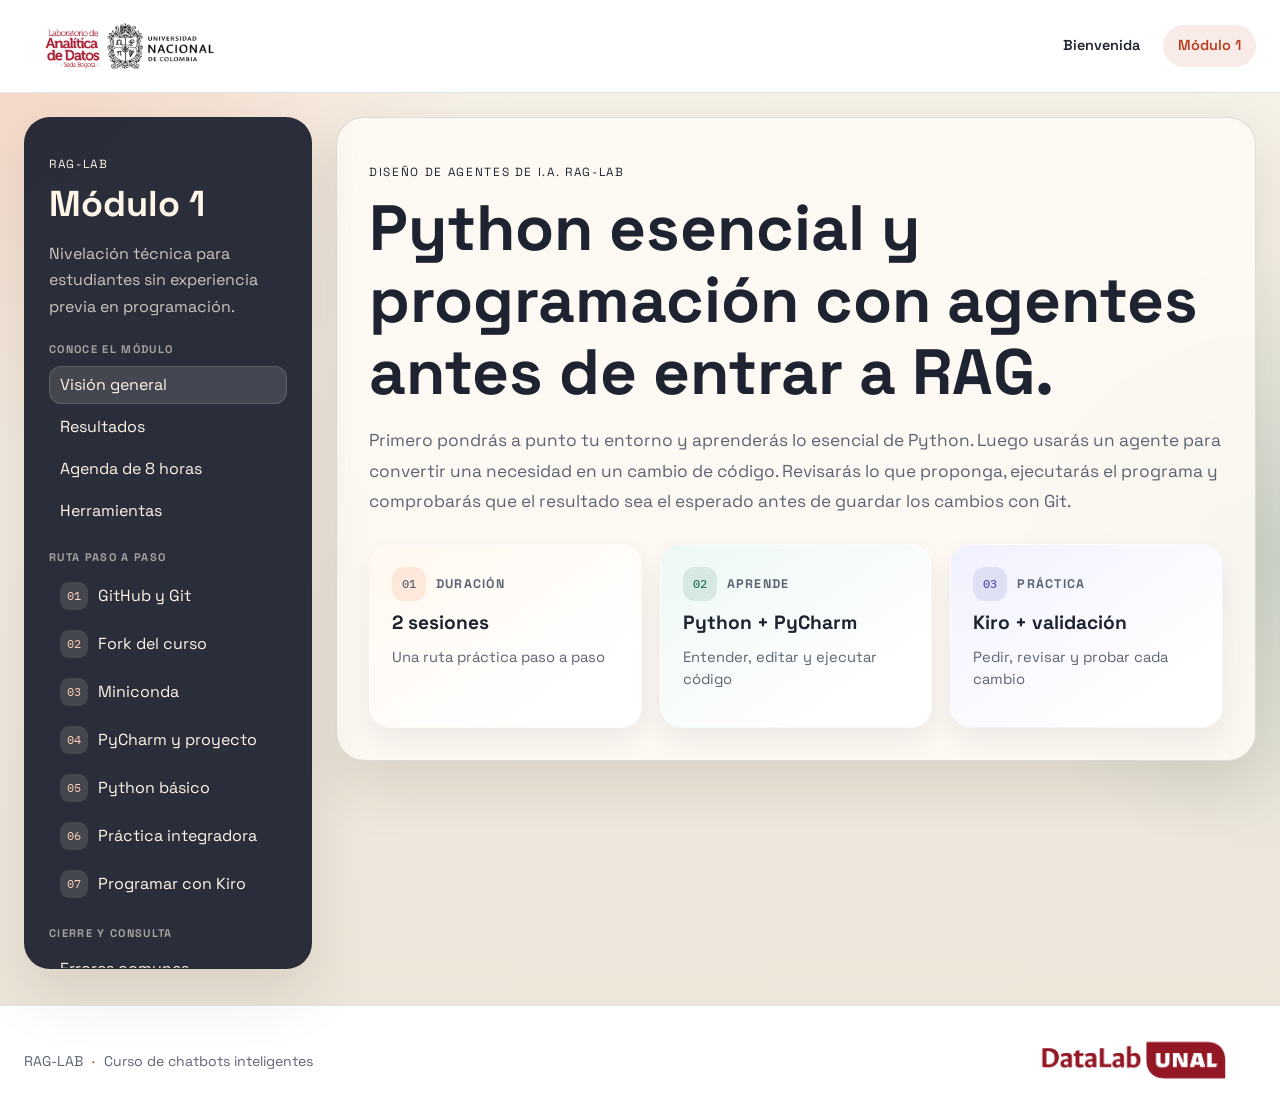
==== commit 78352bad: "Mejora la guía visual del módulo 1" ====
--- a/docs/modulo-01.html
+++ b/docs/modulo-01.html
@@ -94,7 +94,7 @@
             <article class="hero-card hero-card--agent">
               <div class="hero-card-heading">
                 <span class="hero-card-number" aria-hidden="true">03</span>
-                <span class="hero-card-label">Practica</span>
+                <span class="hero-card-label">Pr&aacute;ctica</span>
               </div>
               <strong>Kiro + validación</strong>
               <p>Pedir, revisar y probar cada cambio</p>
@@ -206,44 +206,48 @@
           <p class="section-kicker">Plan sugerido</p>
           <h3>Del entorno listo a programar con apoyo de un agente</h3>
           <p class="agenda-intro">
-            Primero preparas tus herramientas y tu proyecto. Después trabajas con Python y practicas
-            cómo convertir una necesidad en un cambio de código que puedas comprobar.
+            En la primera sesi&oacute;n preparas tus herramientas, configuras el proyecto y ejecutas
+            tus primeros ejercicios de Python. En la segunda aplicas lo aprendido con apoyo de un agente
+            y guardas un cambio revisado en GitHub.
           </p>
           <div class="agenda-grid">
             <article class="agenda-card agenda-card--setup">
               <header class="agenda-card-header">
                 <span class="agenda-session-number" aria-hidden="true">01</span>
                 <div>
-                  <span class="agenda-card-kicker">Sesión 1</span>
-                  <h4>Prepara tu espacio de trabajo</h4>
+                  <span class="agenda-card-kicker">Sesi&oacute;n 1</span>
+                  <h4>Prepara tu espacio y ejecuta Python</h4>
                 </div>
               </header>
               <ol class="agenda-steps">
-                <li><span>01</span><div><strong>Conoce las herramientas</strong><p>Presentación del curso y del flujo de trabajo.</p></div></li>
+                <li><span>01</span><div><strong>Conoce las herramientas</strong><p>Presentaci&oacute;n del curso y del flujo de trabajo.</p></div></li>
                 <li><span>02</span><div><strong>Abre tu espacio en GitHub</strong><p>Crea tu cuenta y prepara el repositorio personal.</p></div></li>
                 <li><span>03</span><div><strong>Instala Git</strong><p>Configura tu identidad y verifica que funcione.</p></div></li>
                 <li><span>04</span><div><strong>Crea tu fork</strong><p>Haz tu copia del repositorio del curso.</p></div></li>
                 <li><span>05</span><div><strong>Instala Miniconda</strong><p>Deja listo el gestor del entorno de Python.</p></div></li>
-                <li><span>06</span><div><strong>Prueba la terminal</strong><p>Ejecuta los primeros comandos de verificación.</p></div></li>
+                <li><span>06</span><div><strong>Abre el proyecto en PyCharm</strong><p>Conecta PyCharm con GitHub y descarga tu fork.</p></div></li>
+                <li><span>07</span><div><strong>Crea y activa el entorno</strong><p>Prepara <code>RAGLAB</code> con Conda y selecci&oacute;nalo como int&eacute;rprete.</p></div></li>
+                <li><span>08</span><div><strong>Ejecuta los ejercicios de Python</strong><p>Practica variables, condiciones, ciclos y funciones; corre los archivos desde PyCharm o la terminal.</p></div></li>
               </ol>
-              <div class="agenda-outcome"><span>Al cierre</span><strong>Cuenta, Git, fork y Miniconda listos</strong></div>
+              <div class="agenda-outcome"><span>Al cierre</span><strong>Proyecto configurado y ejercicios de Python ejecutados</strong></div>
             </article>
 
             <article class="agenda-card agenda-card--code">
               <header class="agenda-card-header">
                 <span class="agenda-session-number" aria-hidden="true">02</span>
                 <div>
-                  <span class="agenda-card-kicker">Sesión 2</span>
-                  <h4>Programa, prueba y mejora</h4>
+                  <span class="agenda-card-kicker">Sesi&oacute;n 2</span>
+                  <h4>Mejora el proyecto con un agente</h4>
                 </div>
               </header>
               <ol class="agenda-steps">
-                <li><span>01</span><div><strong>Abre el proyecto en PyCharm</strong><p>Instala PyCharm, conéctalo a GitHub y descarga tu fork.</p></div></li>
-                <li><span>02</span><div><strong>Activa el entorno</strong><p>Crea `RAGLAB` con Conda y selecciónalo como intérprete.</p></div></li>
-                <li><span>03</span><div><strong>Aprende Python haciendo</strong><p>Practica variables, condiciones, ciclos y funciones; ejecuta los ejercicios y la práctica integradora sin agente.</p></div></li>
-                <li><span>04</span><div><strong>Prueba Kiro en PyCharm</strong><p>Presenta el flujo al inicio del bloque si el entorno ya está listo. Si la configuración toma más tiempo, haz la práctica después de la integradora: pedir un cambio, revisar el diff, ejecutar y validar.</p></div></li>
+                <li><span>01</span><div><strong>Plantea una mejora con Kiro</strong><p>Describe una necesidad concreta del proyecto y pide un cambio acotado.</p></div></li>
+                <li><span>02</span><div><strong>Revisa el diff</strong><p>Comprueba qu&eacute; archivos cambiaron y deja solo lo que quieras guardar.</p></div></li>
+                <li><span>03</span><div><strong>Ejecuta y valida</strong><p>Corre el programa desde PyCharm o la terminal y verifica el resultado.</p></div></li>
+                <li><span>04</span><div><strong>Crea un commit</strong><p>Guarda una versi&oacute;n del cambio desde el panel Commit o con Git.</p></div></li>
+                <li><span>05</span><div><strong>Sube el cambio a GitHub</strong><p>Env&iacute;a el commit de la rama <code>DEV</code> con Push.</p></div></li>
               </ol>
-              <div class="agenda-outcome"><span>Al cierre</span><strong>Python ejecutado y un cambio revisado y validado</strong></div>
+              <div class="agenda-outcome"><span>Al cierre</span><strong>Un cambio revisado, validado y compartido en GitHub</strong></div>
             </article>
           </div>
         </section>
@@ -399,7 +403,7 @@
 
         <dialog id="course-image-dialog" class="course-image-dialog" aria-labelledby="course-image-dialog-title">
           <div class="course-image-dialog-header">
-            <h2 id="course-image-dialog-title">Captura ampliada</h2>
+            <h2 id="course-image-dialog-title" data-course-image-title>Captura ampliada</h2>
             <button type="button" class="git-dialog-close" data-close-course-image aria-label="Cerrar imagen ampliada">×</button>
           </div>
           <img class="course-image-dialog-preview" data-course-image-preview alt="" />
@@ -450,6 +454,21 @@
             </div>
           </aside>
 
+          <aside class="miniconda-path-warning">
+            <div class="miniconda-path-warning-copy">
+              <span class="miniconda-path-warning-label">Importante · Windows</span>
+              <h4>Usa Anaconda Prompt para ejecutar Conda</h4>
+              <p>El instalador desaconseja agregar Miniconda al <code>PATH</code> del sistema porque puede entrar en conflicto con otras aplicaciones y versiones de Python.</p>
+              <p>Deja esa casilla desmarcada. Para que <code>conda</code> esté disponible, abre <strong>Anaconda Prompt</strong> desde el menú Inicio; no hace falta modificar el <code>PATH</code> global.</p>
+            </div>
+            <figure class="miniconda-path-warning-image">
+              <button type="button" class="course-image-zoom" data-open-course-image aria-haspopup="dialog" aria-controls="course-image-dialog" aria-label="Ampliar imagen: opción PATH en el instalador de Miniconda">
+                <img src="./images/miniconda-path-option.svg" alt="Opciones avanzadas de instalación de Miniconda para Windows, con la casilla para agregar Miniconda al PATH y su advertencia visible." />
+                <span aria-hidden="true">Ampliar imagen ⤢</span>
+              </button>
+            </figure>
+          </aside>
+
           <div class="miniconda-check-section">
             <div class="miniconda-check-heading"><div><span>Comprobación rápida</span><h4>Verifica la instalación</h4></div><p>Selecciona tu sistema operativo</p></div>
           <div class="os-switcher miniconda-os-switcher" data-tabs>
@@ -460,7 +479,7 @@
             <div class="tab-panels">
               <div class="tab-panel active" data-tab-panel="conda-windows">
                 <div class="miniconda-terminal-note"><strong>Abre Anaconda Prompt</strong><span>o una terminal donde <code>conda</code> ya esté disponible.</span></div>
-                <div class="miniconda-version-checks"><div><span>Conda</span><code>conda --version</code></div><div><span>Python</span><code>python --version</code></div></div>
+                <div class="miniconda-version-checks"><div data-copy-scope><div class="miniconda-version-check-heading"><span>Conda</span><button class="copy-button" data-copy>Copiar</button></div><code>conda --version</code></div><div data-copy-scope><div class="miniconda-version-check-heading"><span>Python</span><button class="copy-button" data-copy>Copiar</button></div><code>python --version</code></div></div>
                 <figure class="image-card miniconda-proof-card">
                   <img
                     src="./images/conda.png"
@@ -474,7 +493,7 @@
               </div>
               <div class="tab-panel" data-tab-panel="conda-maclinux">
                 <div class="miniconda-terminal-note"><strong>Abre Terminal</strong><span>la aplicación de terminal de tu sistema.</span></div>
-                <div class="miniconda-version-checks"><div><span>Conda</span><code>conda --version</code></div><div><span>Python</span><code>python --version</code></div></div>
+                <div class="miniconda-version-checks"><div data-copy-scope><div class="miniconda-version-check-heading"><span>Conda</span><button class="copy-button" data-copy>Copiar</button></div><code>conda --version</code></div><div data-copy-scope><div class="miniconda-version-check-heading"><span>Python</span><button class="copy-button" data-copy>Copiar</button></div><code>python --version</code></div></div>
                 <figure class="image-card miniconda-proof-card">
                   <img
                     src="./images/conda.png"
@@ -530,190 +549,299 @@
           <div class="pycharm-route">
           <div class="pycharm-route-heading"><div><span>Ruta guiada</span><h4>De tu cuenta de GitHub al proyecto en ejecución</h4></div><span>4 etapas</span></div>
           <div class="timeline pycharm-timeline">
-            <article class="pycharm-step-card">
+            <article class="pycharm-step-card pycharm-github-step">
               <span class="timeline-label">Subpaso 1</span>
               <h4>Conectar PyCharm con GitHub</h4>
-              <ul>
-                <li>En PyCharm, abre `File &gt; Settings &gt; Version Control &gt; GitHub`.</li>
-                <li>Haz clic en `+` y elige `Log In via GitHub`.</li>
-                <li>Inicia sesión en el navegador y autoriza a JetBrains.</li>
-              </ul>
-            </article>
-            <article class="pycharm-step-card">
+              <div class="pycharm-login-screenshots" aria-label="Pasos para conectar PyCharm con GitHub">
+                <figure class="image-card pycharm-image-card pycharm-login-image-card">
+                  <div class="pycharm-image-heading"><span>01</span><strong>Abre los ajustes de GitHub</strong></div>
+                  <button type="button" class="course-image-zoom" data-open-course-image aria-haspopup="dialog" aria-controls="course-image-dialog" aria-label="Ampliar guía visual: abrir Version Control en los ajustes de PyCharm">
+                    <img src="./images/pycharm-open-github-settings.svg" alt="Ilustración de PyCharm con el menú File abierto y Version Control seleccionado en Settings." />
+                    <span aria-hidden="true">Ampliar imagen ⤢</span>
+                  </button>
+                  <figcaption><code>1 File → 2 Settings → 3 Version Control → 4 GitHub</code>.</figcaption>
+                </figure>
+                <figure class="image-card pycharm-image-card pycharm-login-image-card">
+                  <div class="pycharm-image-heading"><span>02</span><strong>Inicia sesión con GitHub</strong></div>
+                  <button type="button" class="course-image-zoom" data-open-course-image aria-haspopup="dialog" aria-controls="course-image-dialog" aria-label="Ampliar guía visual: opción Log In via GitHub en PyCharm">
+                    <img src="./images/pycharm-add-github-account.svg" alt="Ilustración de los ajustes de PyCharm en Version Control, GitHub, con el menú Log In via GitHub abierto." />
+                    <span aria-hidden="true">Ampliar imagen ⤢</span>
+                  </button>
+                  <figcaption><code>5 + → 6 Log In via GitHub</code>. Después, inicia sesión en el navegador y autoriza a JetBrains.</figcaption>
+                </figure>
+              </div>
+            </article>
+            <article class="pycharm-step-card pycharm-fork-step">
               <span class="timeline-label">Subpaso 2</span>
               <h4>Descargar tu fork al computador</h4>
-              <ul>
-                <li>En PyCharm, elige `Git &gt; Clone` o `Get from Version Control`.</li>
-                <li>Selecciona GitHub y tu fork personal del curso.</li>
-                <li>Elige dónde guardar el proyecto y clónalo.</li>
-              </ul>
-            </article>
-            <article class="pycharm-step-card">
+              <div class="pycharm-fork-guide">
+                <figure class="image-card pycharm-image-card pycharm-repo-image-card">
+                  <button type="button" class="course-image-zoom" data-open-course-image aria-haspopup="dialog" aria-controls="course-image-dialog" aria-label="Ampliar guía visual: abrir Clone Repository y elegir GitHub en PyCharm">
+                    <img src="./images/pycharm-clone-github.svg" alt="Pantalla de bienvenida de PyCharm con Clone Repository y GitHub marcados como pasos 1 y 2." />
+                    <span aria-hidden="true">Ampliar imagen ⤢</span>
+                  </button>
+                  <figcaption><strong>1.</strong> Abre <code>Clone Repository</code> y elige <strong>2. GitHub</strong>. Luego selecciona tu fork y clónalo.</figcaption>
+                </figure>
+                <figure class="image-card pycharm-image-card pycharm-repo-image-card">
+                  <button type="button" class="course-image-zoom" data-open-course-image aria-haspopup="dialog" aria-controls="course-image-dialog" aria-label="Ampliar guía visual: cambiar a la rama DEV en PyCharm">
+                    <img src="./images/pycharm-checkout-dev.svg" alt="Selector de ramas de PyCharm con la opción Checkout resaltada para cambiar a la rama DEV." />
+                    <span aria-hidden="true">Ampliar imagen ⤢</span>
+                  </button>
+                  <figcaption><strong>3.</strong> Selecciona <code>origin/DEV</code> y elige <code>Checkout</code> para cambiar a la rama <code>DEV</code>.</figcaption>
+                </figure>
+              </div>
+            </article>
+            <article class="pycharm-step-card pycharm-environment-step">
               <span class="timeline-label">Subpaso 3</span>
               <h4>Crear el entorno del proyecto</h4>
-              <ul>
-                <li>Abre una terminal en la carpeta del proyecto.</li>
-                <li>Crea el entorno con el archivo `RAGLAB.yml`.</li>
-                <li>Activa `RAGLAB` y comprueba la versión de Python.</li>
-              </ul>
-            </article>
-            <article class="pycharm-step-card">
-              <span class="timeline-label">Subpaso 4</span>
-              <h4>Seleccionar el intérprete en PyCharm</h4>
-              <ul>
-                <li>Abre la configuración del intérprete del proyecto.</li>
-                <li>Selecciona el entorno Conda existente `RAGLAB`.</li>
-                <li>Confirma que PyCharm lo use para ejecutar los programas.</li>
-              </ul>
-            </article>
-          </div>
-          </div>
-
-          <div class="pycharm-environment-grid">
-          <div class="command-block pycharm-environment-block">
-            <div class="command-head">
-              <div><span class="command-eyebrow">En la terminal del proyecto</span><h4>Crea y valida el entorno</h4></div>
-              <button class="copy-button" data-copy>Copiar</button>
-            </div>
-            <pre><code>conda env create -f RAGLAB.yml
+              <div class="pycharm-step-horizontal">
+                <div class="pycharm-terminal-guide pycharm-step-instructions">
+                  <strong>Abre una terminal en la carpeta que contiene <code>RAGLAB.yml</code>.</strong>
+                  <span>Si <code>conda</code> no se reconoce, abre Anaconda Prompt y ubícate en esa misma carpeta.</span>
+                </div>
+                <div class="command-block pycharm-environment-block">
+                  <div class="command-head">
+                    <div><span class="command-eyebrow">Paso 6 · En la terminal del proyecto</span><h4>Crea y valida el entorno</h4></div>
+                    <button class="copy-button" data-copy>Copiar</button>
+                  </div>
+                  <pre><code>conda env create -f RAGLAB.yml
 conda activate RAGLAB
 python --version
 pip list</code></pre>
-          </div>
-
-          <figure class="image-card pycharm-image-card pycharm-interpreter-image">
-            <div class="pycharm-image-heading"><span>04</span><strong>Selecciona el intérprete RAGLAB</strong></div>
-            <button type="button" class="course-image-zoom" data-open-course-image aria-haspopup="dialog" aria-controls="course-image-dialog" aria-label="Ampliar captura: selección del intérprete RAGLAB en PyCharm">
-              <img src="./images/select_env.png" alt="Pantalla de PyCharm mostrando cómo seleccionar el ambiente o intérprete para ejecutar programas." />
-              <span aria-hidden="true">Ampliar imagen ⤢</span>
+                </div>
+                <div class="pycharm-terminal-screenshots" aria-label="Ruta para abrir una terminal en la carpeta del proyecto">
+                  <figure class="image-card pycharm-image-card pycharm-terminal-image">
+                    <div class="pycharm-image-heading"><span>01</span><strong>Abre la carpeta en el Explorador</strong></div>
+                    <button type="button" class="course-image-zoom" data-open-course-image aria-haspopup="dialog" aria-controls="course-image-dialog" aria-label="Ampliar guía visual: abrir la carpeta RAGLAB en el Explorador desde PyCharm">
+                      <img src="./images/pycharm-open-project-folder.svg" alt="Menú de PyCharm con RAGLAB marcado como paso 1, Open In como paso 2 y Explorer como paso 3." />
+                      <span aria-hidden="true">Ampliar imagen ⤢</span>
+                    </button>
+                    <figcaption><strong>1.</strong> Clic derecho en <code>RAGLAB</code> · <strong>2.</strong> <code>Open In</code> · <strong>3.</strong> <code>Explorer</code>.</figcaption>
+                  </figure>
+                  <figure class="image-card pycharm-image-card pycharm-terminal-image">
+                    <div class="pycharm-image-heading"><span>02</span><strong>Abre la terminal en esa carpeta</strong></div>
+                    <button type="button" class="course-image-zoom" data-open-course-image aria-haspopup="dialog" aria-controls="course-image-dialog" aria-label="Ampliar guía visual: abrir Open in Terminal desde el Explorador de Windows">
+                      <img src="./images/pycharm-project-terminal.svg" alt="Explorador de archivos dentro de la carpeta del proyecto; el paso 4 indica dónde hacer clic derecho y el paso 5 resalta Open in Terminal." />
+                      <span aria-hidden="true">Ampliar imagen ⤢</span>
+                    </button>
+                    <figcaption><strong>4.</strong> Clic derecho en un espacio vacío · <strong>5.</strong> <code>Open in Terminal</code>.</figcaption>
+                  </figure>
+                </div>
+              </div>
+            </article>
+            <article class="pycharm-step-card pycharm-interpreter-step">
+              <span class="timeline-label">Subpaso 4</span>
+              <h4>Seleccionar el int&eacute;rprete en PyCharm</h4>
+              <div class="pycharm-interpreter-layout">
+                <p class="pycharm-interpreter-note">Agrega el entorno Conda existente <code>RAGLAB</code> como int&eacute;rprete del proyecto. Al terminar, comprueba que PyCharm lo muestre como int&eacute;rprete activo.</p>
+                <div class="pycharm-interpreter-screenshots" aria-label="Pasos para seleccionar el entorno Conda RAGLAB en PyCharm">
+                  <figure class="image-card pycharm-image-card pycharm-interpreter-image">
+                    <div class="pycharm-image-heading"><span>01</span><strong>A&ntilde;ade un int&eacute;rprete local</strong></div>
+                    <button type="button" class="course-image-zoom" data-open-course-image aria-haspopup="dialog" aria-controls="course-image-dialog" aria-label="Ampliar gu&iacute;a visual: abrir Add Local Interpreter en PyCharm">
+                      <img src="./images/pycharm-interpreter-add-local.svg" alt="Selector No interpreter marcado como paso 1, Add New Interpreter como paso 2 y Add Local Interpreter como paso 3 en PyCharm." />
+                      <span aria-hidden="true">Ampliar imagen</span>
+                    </button>
+                    <figcaption><strong>1.</strong> Haz clic en <code>&lt;No interpreter&gt;</code> · <strong>2.</strong> <code>Add New Interpreter</code> · <strong>3.</strong> <code>Add Local Interpreter</code>.</figcaption>
+                  </figure>
+                  <figure class="image-card pycharm-image-card pycharm-interpreter-image">
+                    <div class="pycharm-image-heading"><span>02</span><strong>Selecciona el entorno existente</strong></div>
+                    <button type="button" class="course-image-zoom" data-open-course-image aria-haspopup="dialog" aria-controls="course-image-dialog" aria-label="Ampliar gu&iacute;a visual: seleccionar el entorno Conda RAGLAB">
+                      <img src="./images/pycharm-interpreter-select-existing.svg" alt="Ventana Add Python Interpreter de PyCharm con Select existing y RAGLAB elegidos y el bot&oacute;n OK marcado como paso 5." />
+                      <span aria-hidden="true">Ampliar imagen</span>
+                    </button>
+                    <figcaption><strong>4.</strong> Elige <code>Select existing</code>, <code>Conda</code> y <code>RAGLAB</code> · <strong>5.</strong> Pulsa <code>OK</code>.</figcaption>
+                  </figure>
+                </div>
+              </div>
+            </article>
+          </div>
+          </div>
+        </section>
+
+        <section id="python" class="panel python-panel">
+          <p class="section-kicker">Paso 5</p>
+          <h3>Python básico que se necesita para continuar el curso</h3>
+          <div class="concept-grid python-concept-grid">
+            <button type="button" class="python-concept-card" data-open-course-image data-image-title="Variables y tipos" data-image-caption="Una variable guarda un valor; su tipo indica si es texto, número, booleano o una colección." aria-label="Abrir explicación visual de variables y tipos">
+              <span class="python-concept-copy"><span class="python-topic-heading"><span>01</span><strong>Variables y tipos</strong></span><span class="python-concept-description">Guarda texto, números, valores booleanos y listas.</span><span class="python-card-action">Ver explicación visual <span aria-hidden="true">↗</span></span></span>
+              <img src="./images/python-variables-types.svg" alt="Ejemplos de variables y sus tipos: texto, número, booleano y lista." />
             </button>
-            <figcaption>
-              Antes de ejecutar programas en PyCharm, verifica que el intérprete seleccionado sea
-              el ambiente <strong>RAGLAB</strong>.
-            </figcaption>
-          </figure>
-          </div>
-        </section>
-
-        <section id="python" class="panel">
-          <p class="section-kicker">Paso 5</p>
-          <h3>Python básico que sí necesitan para continuar el curso</h3>
-          <div class="concept-grid">
-            <article>
-              <h4>Variables y tipos</h4>
-              <p>Texto, enteros, decimales, booleanos y listas.</p>
-            </article>
-            <article>
-              <h4>Condicionales</h4>
-              <p>Tomar decisiones con `if`, `elif` y `else`.</p>
-            </article>
-            <article>
-              <h4>Bucles</h4>
-              <p>Repetir tareas con `for` y `while`.</p>
-            </article>
-            <article>
-              <h4>Funciones</h4>
-              <p>Empaquetar lógica reutilizable con `def`.</p>
-            </article>
-          </div>
-          <div class="command-block">
+            <button type="button" class="python-concept-card" data-open-course-image data-image-title="Condicionales" data-image-caption="if y elif evalúan condiciones; else define qué hacer cuando ninguna se cumple." aria-label="Abrir explicación visual de condicionales">
+              <span class="python-concept-copy"><span class="python-topic-heading"><span>02</span><strong>Condicionales</strong></span><span class="python-concept-description">Elige qué instrucciones ejecutar con <code>if</code>, <code>elif</code> y <code>else</code>.</span><span class="python-card-action">Ver explicación visual <span aria-hidden="true">↗</span></span></span>
+              <img src="./images/python-conditionals.svg" alt="Diagrama que muestra cómo una condición dirige la ejecución por la rama sí o no." />
+            </button>
+            <button type="button" class="python-concept-card" data-open-course-image data-image-title="Bucles" data-image-caption="for recorre elementos de una colección y while repite instrucciones mientras su condición sea verdadera." aria-label="Abrir explicación visual de bucles">
+              <span class="python-concept-copy"><span class="python-topic-heading"><span>03</span><strong>Bucles</strong></span><span class="python-concept-description">Repite instrucciones con <code>for</code> y <code>while</code>.</span><span class="python-card-action">Ver explicación visual <span aria-hidden="true">↗</span></span></span>
+              <img src="./images/python-loops.svg" alt="Bucle que recorre una lista y repite la misma acción para cada elemento." />
+            </button>
+            <button type="button" class="python-concept-card" data-open-course-image data-image-title="Funciones" data-image-caption="Una función agrupa instrucciones reutilizables, puede recibir datos y devolver un resultado." aria-label="Abrir explicación visual de funciones">
+              <span class="python-concept-copy"><span class="python-topic-heading"><span>04</span><strong>Funciones</strong></span><span class="python-concept-description">Agrupa lógica reutilizable con <code>def</code>, entradas y resultados.</span><span class="python-card-action">Ver explicación visual <span aria-hidden="true">↗</span></span></span>
+              <img src="./images/python-functions.svg" alt="Ejemplo de una función saludar que recibe un nombre y devuelve un saludo." />
+            </button>
+          </div>
+          <div class="python-run-guide">
+            <div class="python-run-guide-copy">
+              <span class="python-guide-eyebrow">Desde PyCharm</span>
+              <h4>Ejecuta un archivo con el mouse</h4>
+              <p>Haz clic derecho dentro del archivo abierto y selecciona <code>Run '01_hola_python'</code>.</p>
+            </div>
+            <figure class="image-card python-run-figure">
+              <button type="button" class="course-image-zoom" data-open-course-image aria-haspopup="dialog" aria-controls="course-image-dialog" aria-label="Ampliar guía visual: ejecutar un archivo Python desde el editor de PyCharm">
+                <img src="./images/python-run-from-editor.svg" alt="Editor de PyCharm con el menú contextual; el paso 1 indica hacer clic derecho en el archivo y el paso 2 marca Run '01_hola_python'." />
+                <span aria-hidden="true">Ampliar imagen ⤢</span>
+              </button>
+              <figcaption><strong>1.</strong> Clic derecho en el editor · <strong>2.</strong> Elige <code>Run '01_hola_python'</code>.</figcaption>
+            </figure>
+          </div>
+          <div class="python-terminal-practice">
+            <div class="python-terminal-heading">
+              <div><span class="python-guide-eyebrow">También desde la terminal</span><h4>Ejecuta los ejercicios con comandos</h4></div>
+              <p>Abre la terminal en la carpeta del proyecto y asegúrate de tener activo el entorno <code>RAGLAB</code>.</p>
+            </div>
+            <div class="python-command-grid">
+              <div class="python-command-card" data-copy-scope>
+                <div class="python-command-card-heading"><strong><span>01</span> Hola Python</strong><button class="copy-button" data-copy>Copiar</button></div>
+                <pre><code>python modulo-01/ejercicios/01_hola_python.py</code></pre>
+              </div>
+              <div class="python-command-card" data-copy-scope>
+                <div class="python-command-card-heading"><strong><span>02</span> Variables y tipos</strong><button class="copy-button" data-copy>Copiar</button></div>
+                <pre><code>python modulo-01/ejercicios/02_variables_y_tipos.py</code></pre>
+              </div>
+              <div class="python-command-card" data-copy-scope>
+                <div class="python-command-card-heading"><strong><span>03</span> Condicionales y bucles</strong><button class="copy-button" data-copy>Copiar</button></div>
+                <pre><code>python modulo-01/ejercicios/03_condicionales_y_bucles.py</code></pre>
+              </div>
+              <div class="python-command-card" data-copy-scope>
+                <div class="python-command-card-heading"><strong><span>04</span> Funciones</strong><button class="copy-button" data-copy>Copiar</button></div>
+                <pre><code>python modulo-01/ejercicios/04_funciones.py</code></pre>
+              </div>
+            </div>
+          </div>
+        </section>
+
+        <section id="practica" class="panel commit-panel">
+          <p class="section-kicker">Paso 6 &middot; Guarda y comparte tus cambios</p>
+          <h3>Del archivo editado a un commit en GitHub</h3>
+          <p class="commit-intro">Haz un cambio peque&ntilde;o, revisa lo que Git detecta, crea un commit y sube tu trabajo desde la rama <code>DEV</code>.</p>
+
+          <div class="commit-learning-grid">
+            <article class="commit-change-card">
+              <div class="commit-card-heading"><span>01</span><div><small>Haz un cambio</small><h4>Edita y guarda un archivo Python</h4></div></div>
+              <figure class="image-card commit-change-image">
+                <button type="button" class="course-image-zoom" data-open-course-image aria-haspopup="dialog" aria-controls="course-image-dialog" aria-label="Ampliar ejemplo de un cambio en el archivo hola Python">
+                  <img src="./images/git-python-change.svg" alt="Editor de PyCharm con una nueva l&iacute;nea print de adi&oacute;s en el archivo 01_hola_python.py." />
+                  <span aria-hidden="true">Ampliar imagen</span>
+                </button>
+                <figcaption>La l&iacute;nea nueva aparece como un cambio que Git puede guardar.</figcaption>
+              </figure>
+            </article>
+
+            <article class="gitignore-card">
+              <div class="commit-card-heading"><span>02</span><div><small>Qu&eacute; conserva Git</small><h4><code>.gitignore</code> excluye archivos locales</h4></div></div>
+              <p>Evita que configuraciones personales y archivos generados se mezclen con el c&oacute;digo del curso.</p>
+              <div class="gitignore-examples">
+                <div class="gitignore-list gitignore-tracked"><strong>Se pueden guardar</strong><code>RAGLAB.yml</code><code>modulo-01/ejercicios/*.py</code><code>docs/</code></div>
+                <div class="gitignore-list gitignore-ignored"><strong>Se ignoran</strong><code>.idea/</code><code>.venv/</code><code>__pycache__/</code><code>.env</code></div>
+              </div>
+              <p class="gitignore-note">En este proyecto, <code>.idea/</code> ya est&aacute; en <code>.gitignore</code>: los ajustes locales de PyCharm no aparecer&aacute;n entre los archivos para confirmar.</p>
+            </article>
+          </div>
+
+          <div class="commit-pycharm-guide">
+            <div class="commit-definition">
+              <span class="commit-guide-eyebrow">Qu&eacute; es un commit</span>
+              <h4>Una versi&oacute;n guardada en el historial</h4>
+              <p>Un commit guarda una instant&aacute;nea de los archivos seleccionados y un mensaje que explica el cambio. Se queda en tu computador hasta que hagas <strong>Push</strong>.</p>
+            </div>
+            <figure class="image-card commit-pycharm-image">
+              <div class="commit-image-heading"><span>03</span><strong>Confirma los cambios desde PyCharm</strong></div>
+              <button type="button" class="course-image-zoom" data-open-course-image aria-haspopup="dialog" aria-controls="course-image-dialog" aria-label="Ampliar panel Commit de PyCharm">
+                <img src="./images/git-commit-pycharm.svg" alt="Panel Commit de PyCharm: selecciona los archivos, escribe un mensaje y pulsa Commit; los archivos .idea est&aacute;n ignorados." />
+                <span aria-hidden="true">Ampliar imagen</span>
+              </button>
+              <figcaption>Selecciona los archivos que vas a guardar, escribe el mensaje y pulsa <code>Commit</code>. <code>Commit and Push</code> tambi&eacute;n los env&iacute;a a GitHub.</figcaption>
+            </figure>
+          </div>
+
+          <div class="commit-terminal-guide">
+            <div class="commit-terminal-heading">
+              <div><span class="commit-guide-eyebrow">La misma tarea desde la terminal</span><h4>Revisa, confirma y sube los cambios</h4></div>
+              <p>Abre la terminal en la carpeta del proyecto y comprueba que est&aacute;s en la rama <code>DEV</code>.</p>
+            </div>
+            <div class="commit-command-grid">
+              <div class="commit-command-card" data-copy-scope><div><strong><span>01</span>Revisa el estado</strong><button class="copy-button" data-copy>Copiar</button></div><pre><code>git status</code></pre></div>
+              <div class="commit-command-card" data-copy-scope><div><strong><span>02</span>Prepara los archivos</strong><button class="copy-button" data-copy>Copiar</button></div><pre><code>git add .</code></pre></div>
+              <div class="commit-command-card" data-copy-scope><div><strong><span>03</span>Crea el commit</strong><button class="copy-button" data-copy>Copiar</button></div><pre><code>git commit -m "Actualiza ejercicio de Python"</code></pre></div>
+              <div class="commit-command-card" data-copy-scope><div><strong><span>04</span>Env&iacute;a a GitHub</strong><button class="copy-button" data-copy>Copiar</button></div><pre><code>git push origin DEV</code></pre></div>
+            </div>
+          </div>
+        </section>
+
+        <section id="kiro" class="panel kiro-panel">
+          <p class="section-kicker">Paso 7 &middot; Programaci&oacute;n asistida por agentes</p>
+          <h3>Kiro en PyCharm: del requerimiento al c&oacute;digo que podemos validar</h3>
+
+          <div class="kiro-intro">
+            <div class="kiro-intro-copy">
+              <span class="kiro-intro-label">&iquest;Qu&eacute; es Kiro?</span>
+              <p><strong>Kiro es un agente de programaci&oacute;n con inteligencia artificial.</strong> Puede leer el contexto del proyecto, explicar c&oacute;digo, proponer y editar archivos, y ejecutar comandos. Lo conectaremos a PyCharm para pedirle una mejora desde el chat, como si trabajaras con un asistente que conoce los archivos abiertos.</p>
+              <p>En este ejercicio te ayudar&aacute; a convertir una necesidad en un cambio peque&ntilde;o y comprobable. T&uacute; decides qu&eacute; pedir, revisas el plan y el diff, y ejecutas el programa para validar el resultado.</p>
+            </div>
+            <div class="kiro-flow" aria-label="Flujo de trabajo con Kiro">
+              <div><span>01</span><strong>Describe</strong><small>Explica qu&eacute; necesitas</small></div>
+              <b aria-hidden="true">&rarr;</b>
+              <div><span>02</span><strong>Revisa</strong><small>Eval&uacute;a el plan y el diff</small></div>
+              <b aria-hidden="true">&rarr;</b>
+              <div><span>03</span><strong>Comprueba</strong><small>Ejecuta y valida</small></div>
+            </div>
+          </div>
+          <p class="kiro-acp-note"><strong>&iquest;C&oacute;mo llega a PyCharm?</strong> Kiro CLI se conecta mediante <strong>Agent Client Protocol (ACP)</strong>, un protocolo que permite usar agentes externos desde el chat de AI Assistant.</p>
+
+          <div class="kiro-prerequisites">
+            <div class="kiro-section-heading"><span>Antes de conectarlo</span><h4>Prepara estas herramientas</h4></div>
+            <div class="kiro-prerequisite-grid">
+              <article class="kiro-info-card">
+                <span class="kiro-info-icon" aria-hidden="true">IDE</span>
+                <div><h5>PyCharm y AI Assistant</h5><p>Usa PyCharm 2025.3.2 o posterior. Si AI Chat muestra el bot&oacute;n <strong>Install Plugin</strong>, instala primero AI Assistant y reinicia PyCharm si te lo pide. Para usar un agente ACP no necesitas una suscripci&oacute;n de JetBrains AI.</p></div>
+              </article>
+              <article class="kiro-info-card">
+                <span class="kiro-info-icon" aria-hidden="true">CLI</span>
+                <div><h5>Kiro CLI instalado</h5><p>Instala Kiro CLI, no Kiro IDE. En Windows necesitas Windows 11 y PowerShell; en la p&aacute;gina oficial, selecciona la pesta&ntilde;a CLI y el instalador de Windows.</p></div>
+              </article>
+              <article class="kiro-info-card">
+                <span class="kiro-info-icon" aria-hidden="true">ID</span>
+                <div><h5>Cuenta de Kiro</h5><p>Inicia sesi&oacute;n y revisa las condiciones y los l&iacute;mites de uso vigentes en tu plan.</p></div>
+              </article>
+            </div>
+          </div>
+
+          <div class="kiro-model-note"><span aria-hidden="true">i</span><p><strong>Modelo recomendado:</strong> empieza con la opci&oacute;n <strong>Auto</strong> de Kiro. Los modelos disponibles y el consumo dependen del plan y pueden cambiar.</p></div>
+
+          <div class="kiro-setup-heading"><span class="kiro-intro-label">Configuraci&oacute;n</span><h4>Conecta Kiro CLI con el chat de PyCharm</h4><p>Hazlo una sola vez; despu&eacute;s podr&aacute;s elegir Kiro Agent desde AI Chat.</p></div>
+          <div class="timeline kiro-timeline">
+            <article class="kiro-stage-card">
+              <header><span class="kiro-stage-number">01</span><div><span class="timeline-label">Preparaci&oacute;n</span><h4>Instala y autentica Kiro CLI</h4></div></header>
+              <ol class="steps">
+                <li>Abre la <a href="https://kiro.dev/docs/getting-started/installation/" target="_blank" rel="noreferrer">p&aacute;gina oficial de instalaci&oacute;n</a>, cambia de la pesta&ntilde;a <strong>IDE</strong> a <strong>CLI</strong> y descarga Kiro CLI para tu sistema. No instales Kiro IDE.</li>
+                <li>En Windows, instala la versi&oacute;n para Windows 11 y usa PowerShell. Al terminar, abre una ventana nueva y ejecuta <code>kiro-cli --version</code>.</li>
+                <li>Ejecuta <code>kiro-cli login</code> y completa la autenticaci&oacute;n en el navegador si te la solicita.</li>
+                <li>Comprueba que la instalaci&oacute;n est&eacute; lista con <code>kiro-cli doctor</code>.</li>
+              </ol>
+            </article>
+            <article class="kiro-stage-card">
+              <header><span class="kiro-stage-number">02</span><div><span class="timeline-label">Conexi&oacute;n</span><h4>Agrega Kiro como agente ACP</h4></div></header>
+              <ol class="steps">
+                <li>Cuando AI Assistant est&eacute; instalado, abre o vuelve a abrir AI Chat. Si el panel sigue mostrando <strong>Install Plugin</strong>, completa primero la instalaci&oacute;n.</li>
+                <li>En la esquina superior derecha del panel AI Chat, abre el control para agregar un agente personalizado y elige <strong>Add Custom Agent</strong>. Si el men&uacute; solo muestra <em>Hide</em> y <em>Move to</em>, es el men&uacute; general de la ventana; ci&eacute;rralo.</li>
+                <li>PyCharm abrir&aacute; <code>~/.jetbrains/acp.json</code>. Agrega la configuraci&oacute;n de ejemplo y reemplaza la ruta del comando por la ruta absoluta de Kiro CLI.</li>
+                <li>Guarda el archivo. En AI Chat, selecciona <strong>Kiro Agent</strong>.</li>
+              </ol>
+            </article>
+          </div>
+
+          <div class="command-block kiro-config-block">
             <div class="command-head">
-              <h4>Ejecutar ejercicios base</h4>
-              <button class="copy-button" data-copy>Copiar</button>
-            </div>
-            <pre><code>python modulo-01/ejercicios/01_hola_python.py
-python modulo-01/ejercicios/02_variables_y_tipos.py
-python modulo-01/ejercicios/03_condicionales_y_bucles.py
-python modulo-01/ejercicios/04_funciones.py</code></pre>
-          </div>
-        </section>
-
-        <section id="practica" class="panel">
-          <p class="section-kicker">Práctica integradora</p>
-          <h3>Secuencia guiada para el cierre del módulo</h3>
-          <ol class="steps">
-            <li>Crear el fork del repositorio.</li>
-            <li>Conectar PyCharm con GitHub.</li>
-            <li>Descargar el fork al equipo desde PyCharm.</li>
-            <li>Crear el entorno `RAGLAB` desde el archivo `RAGLAB.yml`.</li>
-            <li>Activar el entorno y usarlo en PyCharm.</li>
-            <li>Ejecutar todos los ejercicios de Python.</li>
-            <li>Modificar al menos dos archivos.</li>
-            <li>Guardar cambios con un commit y subirlos a GitHub.</li>
-          </ol>
-
-          <div class="command-block">
-            <div class="command-head">
-              <h4>Secuencia mínima con Conda</h4>
-              <button class="copy-button" data-copy>Copiar</button>
-            </div>
-            <pre><code>conda env create -f RAGLAB.yml
-conda activate RAGLAB
-python modulo-01/ejercicios/01_hola_python.py
-python modulo-01/ejercicios/02_variables_y_tipos.py
-python modulo-01/ejercicios/03_condicionales_y_bucles.py
-python modulo-01/ejercicios/04_funciones.py
-git status
-git add .
-git commit -m "Completa módulo 1"
-git push origin main</code></pre>
-          </div>
-        </section>
-
-        <section id="kiro" class="panel">
-          <p class="section-kicker">Programación asistida por agentes</p>
-          <h3>Kiro en PyCharm: del requerimiento al código que podemos validar</h3>
-          <p>
-            Kiro CLI se conecta con PyCharm mediante <strong>Agent Client Protocol (ACP)</strong>.
-            El agente puede leer archivos, proponer cambios y ejecutar comandos; la persona que
-            programa decide qué pedir, revisa los cambios y comprueba el resultado. Este ejercicio
-            usa un script pequeño para practicar el flujo antes de trabajar con proyectos RAG.
-          </p>
-
-          <div class="resource-grid">
-            <article>
-              <h4>Antes de empezar</h4>
-              <ul>
-                <li>PyCharm 2025.3.2 o posterior y el plugin AI Assistant habilitado para agentes ACP.</li>
-                <li>Kiro CLI instalado. La documentación actual indica Windows 11, macOS o Linux compatible.</li>
-                <li>Una cuenta de Kiro. Al preparar esta guía, el nivel gratuito muestra 50 créditos. El consumo se gestiona en Kiro; las suscripciones de ChatGPT o Claude no lo cubren.</li>
-              </ul>
-            </article>
-            <article>
-              <h4>Modelos</h4>
-              <p>
-                Kiro ofrece modelos de Anthropic, OpenAI y modelos de pesos abiertos. El catálogo
-                accesible y el consumo de créditos dependen del plan y pueden cambiar.
-                Para una sesión introductoria, empieza con el modelo recomendado por Kiro (Auto).
-              </p>
-            </article>
-          </div>
-
-          <div class="timeline">
-            <article>
-              <span class="timeline-label">Preparación</span>
-              <h4>Instalar y autenticar Kiro CLI</h4>
-              <ol class="steps">
-                <li>Instala Kiro CLI siguiendo la <a href="https://kiro.dev/docs/getting-started/installation/" target="_blank" rel="noreferrer">guía oficial</a>.</li>
-                <li>En una terminal, ejecuta <code>kiro-cli --version</code> para confirmar la instalación.</li>
-                <li>Ejecuta <code>kiro-cli login</code> y completa el inicio de sesión en el navegador.</li>
-                <li>Confirma la sesión con <code>kiro-cli whoami</code>.</li>
-              </ol>
-            </article>
-            <article>
-              <span class="timeline-label">Conexión</span>
-              <h4>Agregar Kiro como agente ACP</h4>
-              <ol class="steps">
-                <li>En PyCharm, abre AI Chat, selecciona la configuración y elige <strong>Add Custom Agent</strong>.</li>
-                <li>PyCharm abrirá <code>~/.jetbrains/acp.json</code>. Agrega la configuración de ejemplo y reemplaza la ruta del comando por la ruta absoluta de Kiro CLI.</li>
-                <li>Guarda el archivo. En el chat de PyCharm, selecciona <strong>Kiro Agent</strong>.</li>
-              </ol>
-            </article>
-          </div>
-
-          <div class="command-block">
-            <div class="command-head">
-              <h4>Configuración ACP de ejemplo</h4>
+              <div><span class="kiro-code-label">Configuraci&oacute;n ACP</span><h4>Ejemplo para <code>acp.json</code></h4></div>
               <button class="copy-button" data-copy>Copiar</button>
             </div>
             <pre><code>{
@@ -726,45 +854,35 @@
 }</code></pre>
           </div>
 
-          <div class="note-box">
-            <strong>Encontrar la ruta del ejecutable:</strong> en Windows, ejecuta
+          <div class="note-box kiro-path-note">
+            <strong>Encuentra la ruta del ejecutable:</strong> en Windows, ejecuta
             <code>Get-Command kiro-cli | Select-Object -ExpandProperty Source</code> en PowerShell.
             En macOS o Linux, ejecuta <code>which kiro-cli</code>. Copia la ruta devuelta en
             <code>command</code>; en JSON las barras invertidas de Windows se escriben dobles.
-            PyCharm requiere AI Assistant compatible con agentes ACP. Consulta la
-            <a href="https://www.jetbrains.com/help/ai-assistant/activate-agents.html" target="_blank" rel="noreferrer">guía de JetBrains para agregar agentes ACP</a> si la opción no aparece.
-          </div>
-
-          <h4>Práctica: pedir, revisar, ejecutar y validar</h4>
-          <p>
-            Abre <code>modulo-01/ejercicios/04_funciones.py</code> en el proyecto del curso y envía
-            este requerimiento al agente:
-          </p>
-          <div class="command-block">
+            Si la opci&oacute;n no aparece, consulta la
+            <a href="https://www.jetbrains.com/help/ai-assistant/activate-agents.html" target="_blank" rel="noreferrer">gu&iacute;a de JetBrains para agregar agentes ACP</a>.
+          </div>
+
+          <div class="kiro-practice-heading"><span class="kiro-intro-label">Pr&aacute;ctica guiada</span><h4>Pide, revisa, ejecuta y valida</h4><p>Abre <code>modulo-01/ejercicios/04_funciones.py</code> y env&iacute;a este requerimiento a Kiro:</p></div>
+          <div class="command-block kiro-prompt-block">
             <div class="command-head">
               <h4>Requerimiento para Kiro</h4>
               <button class="copy-button" data-copy>Copiar</button>
             </div>
-            <pre><code>En modulo-01/ejercicios/04_funciones.py agrega una función calcular_progreso(completados, total) que retorne el porcentaje completado como número entre 0 y 100. Si total es 0, debe retornar 0. Agrega ejemplos de uso al final del archivo. No edites otros archivos. Antes de modificar el código, explícame el plan y espera mi aprobación. Después de implementar, dime cómo puedo comprobar los resultados.</code></pre>
-          </div>
-          <ol class="steps">
-            <li>Lee el plan del agente. Verifica que entendió el archivo, la fórmula y el caso <code>total = 0</code> antes de aprobarlo.</li>
-            <li>Inspecciona el diff y localiza la función, sus argumentos, el valor que retorna y el caso especial.</li>
-            <li>Ejecuta el archivo desde PyCharm. Comprueba que 2 de 4 produce 50 y que el caso con total 0 produce 0.</li>
-            <li>Si el resultado falla, comparte el error o el resultado inesperado y vuelve a probar.</li>
-            <li>Cuando entiendas el cambio, revisa <code>git diff</code> y guarda el trabajo con un commit.</li>
+            <pre><code>En modulo-01/ejercicios/04_funciones.py agrega una funci?n calcular_progreso(completados, total) que retorne el porcentaje completado como n?mero entre 0 y 100. Si total es 0, debe retornar 0. Agrega ejemplos de uso al final del archivo. No edites otros archivos. Antes de modificar el c?digo, expl?came el plan y espera mi aprobaci?n. Despu?s de implementar, dime c?mo puedo comprobar los resultados.</code></pre>
+          </div>
+          <ol class="kiro-validation-steps">
+            <li><span>01</span><div><strong>Lee el plan</strong><p>Verifica que Kiro entendi&oacute; el archivo, la f&oacute;rmula y el caso <code>total = 0</code>.</p></div></li>
+            <li><span>02</span><div><strong>Inspecciona el diff</strong><p>Ubica la funci&oacute;n, sus argumentos, el valor que retorna y el caso especial.</p></div></li>
+            <li><span>03</span><div><strong>Ejecuta y comprueba</strong><p>Verifica que 2 de 4 produzca 50 y que el caso con total 0 produzca 0.</p></div></li>
+            <li><span>04</span><div><strong>Guarda cuando lo entiendas</strong><p>Si algo falla, comparte el error con Kiro; al final revisa <code>git diff</code> y crea un commit.</p></div></li>
           </ol>
 
-          <div class="note-box">
-            <strong>Acuerdo de trabajo:</strong> el agente propone y modifica; el estudiante conserva
-            la responsabilidad de leer el cambio, ejecutarlo y decidir si cumple el requerimiento.
-            Antes de guardar el cambio, cada estudiante debe poder explicar qué se modificó y cómo
-            comprobó que funciona.
-          </div>
-          <p class="hint">
-            Documentación: <a href="https://kiro.dev/docs/cli/acp/" target="_blank" rel="noreferrer">Kiro CLI con ACP</a>,
+          <div class="kiro-responsibility"><span aria-hidden="true">&#10003;</span><p><strong>El agente propone; t&uacute; decides.</strong> Antes de guardar el cambio, aseg&uacute;rate de poder explicar qu&eacute; se modific&oacute; y c&oacute;mo comprobaste que funciona.</p></div>
+          <p class="hint kiro-doc-links">
+            Documentaci&oacute;n: <a href="https://kiro.dev/docs/cli/acp/" target="_blank" rel="noreferrer">Kiro CLI con ACP</a>,
             <a href="https://kiro.dev/docs/models/available-models/" target="_blank" rel="noreferrer">modelos disponibles</a> y
-            <a href="https://kiro.dev/pricing/" target="_blank" rel="noreferrer">planes y créditos</a>.
+            <a href="https://kiro.dev/pricing/" target="_blank" rel="noreferrer">planes y cr&eacute;ditos</a>.
           </p>
         </section>
 
--- a/docs/styles.css
+++ b/docs/styles.css
@@ -1363,6 +1363,68 @@
   line-height: 1.45;
 }
 
+.miniconda-path-warning {
+  display: grid;
+  grid-template-columns: minmax(0, 0.9fr) minmax(0, 1.1fr);
+  align-items: center;
+  gap: 18px;
+  margin-top: 16px;
+  padding: clamp(16px, 2.5vw, 22px);
+  border: 1px solid rgba(194, 119, 42, 0.24);
+  border-radius: 22px;
+  background: linear-gradient(115deg, #fff3e1, #fffbf5 74%);
+  box-shadow: 0 10px 24px rgba(133, 89, 43, 0.06);
+}
+
+.miniconda-path-warning-label {
+  color: #a45f20;
+  font-size: 0.67rem;
+  font-weight: 700;
+  letter-spacing: 0.1em;
+  text-transform: uppercase;
+}
+
+.miniconda-path-warning-copy h4 {
+  margin: 6px 0 8px;
+  color: #463521;
+  font-size: 1.03rem;
+}
+
+.miniconda-path-warning-copy p {
+  margin: 0;
+  color: #6f6253;
+  font-size: 0.82rem;
+  line-height: 1.55;
+}
+
+.miniconda-path-warning-copy p + p {
+  margin-top: 8px;
+}
+
+.miniconda-path-warning-copy code {
+  padding: 1px 5px;
+  border-radius: 5px;
+  background: rgba(194, 119, 42, 0.12);
+  color: #81501f;
+  font-size: 0.83em;
+}
+
+.miniconda-path-warning-image {
+  min-width: 0;
+  margin: 0;
+  padding: 8px;
+  border: 1px solid rgba(29, 35, 48, 0.1);
+  border-radius: 16px;
+  background: white;
+}
+
+.miniconda-path-warning-image img {
+  display: block;
+  width: 100%;
+  height: auto;
+  border-radius: 10px;
+}
+
 .miniconda-info-card .hint {
   margin: 9px 0 0;
   font-size: 0.8rem;
@@ -1491,6 +1553,13 @@
   background: #252b39;
 }
 
+.miniconda-version-check-heading {
+  display: flex;
+  align-items: center;
+  justify-content: space-between;
+  gap: 8px;
+}
+
 .miniconda-version-checks span {
   color: #c6cede;
   font-size: 0.65rem;
@@ -1502,6 +1571,20 @@
 .miniconda-version-checks code {
   color: #f2f4fa;
   font-size: 0.83rem;
+}
+
+.miniconda-version-checks .copy-button {
+  padding: 4px 9px;
+  border-color: rgba(255, 255, 255, 0.22);
+  background: rgba(255, 255, 255, 0.08);
+  color: #f2f4fa;
+  font-size: 0.72rem;
+}
+
+.miniconda-version-checks .copy-button.copied {
+  border-color: #b8e5c0;
+  background: #d8f3dc;
+  color: #1f5130;
 }
 
 .miniconda-proof-card {
@@ -1610,6 +1693,658 @@
   line-height: 1.45;
 }
 
+.python-panel {
+  --python-accent: #28735e;
+  position: relative;
+  overflow: hidden;
+  background:
+    radial-gradient(ellipse at 100% 0, rgba(40, 115, 94, 0.1), transparent 34%),
+    var(--panel);
+}
+
+.python-panel > .section-kicker {
+  color: var(--python-accent);
+}
+
+.python-panel h3 {
+  max-width: 850px;
+  font-size: clamp(1.65rem, 2.5vw, 2.2rem);
+}
+
+.python-concept-grid {
+  grid-template-columns: repeat(2, minmax(0, 1fr));
+  align-items: stretch;
+  gap: 16px;
+  margin: 24px 0 22px;
+}
+
+.python-concept-card {
+  display: grid;
+  grid-template-columns: minmax(0, 1fr) minmax(140px, 0.82fr);
+  align-items: stretch;
+  gap: 16px;
+  width: 100%;
+  min-height: 196px;
+  padding: 18px;
+  border: 1px solid rgba(40, 115, 94, 0.16);
+  border-radius: 22px;
+  color: var(--ink);
+  font: inherit;
+  text-align: left;
+  cursor: pointer;
+  background: linear-gradient(140deg, rgba(255, 255, 255, 0.97), rgba(247, 251, 248, 0.88));
+  box-shadow: 0 10px 24px rgba(29, 35, 48, 0.055);
+  transition: transform 180ms ease, border-color 180ms ease, box-shadow 180ms ease;
+}
+
+.python-concept-card:hover {
+  transform: translateY(-3px);
+  border-color: rgba(40, 115, 94, 0.36);
+  box-shadow: 0 15px 30px rgba(29, 65, 51, 0.11);
+}
+
+.python-concept-card:focus-visible {
+  outline: 3px solid rgba(40, 115, 94, 0.42);
+  outline-offset: 3px;
+}
+
+.python-concept-copy {
+  display: flex;
+  min-width: 0;
+  flex-direction: column;
+  align-items: flex-start;
+}
+
+.python-concept-card img {
+  display: block;
+  width: 100%;
+  height: 100%;
+  min-height: 154px;
+  max-height: 190px;
+  align-self: center;
+  object-fit: contain;
+  border: 1px solid rgba(40, 115, 94, 0.1);
+  border-radius: 15px;
+  background: #f4f8f5;
+}
+
+.python-topic-heading {
+  display: flex;
+  align-items: center;
+  gap: 10px;
+}
+
+.python-topic-heading > span {
+  display: grid;
+  width: 32px;
+  height: 32px;
+  flex: 0 0 auto;
+  place-items: center;
+  border-radius: 10px;
+  background: rgba(40, 115, 94, 0.1);
+  color: var(--python-accent);
+  font-family: "IBM Plex Mono", monospace;
+  font-size: 0.66rem;
+  font-weight: 700;
+}
+
+.python-topic-heading strong {
+  font-size: 1rem;
+}
+
+.python-concept-description {
+  display: block;
+  margin: 12px 0 0 42px;
+  color: var(--muted);
+  font-size: 0.86rem;
+  line-height: 1.55;
+}
+
+.python-concept-description code {
+  padding: 1px 5px;
+  border-radius: 5px;
+  background: rgba(40, 115, 94, 0.09);
+  color: #245f4f;
+  font-size: 0.84em;
+}
+
+.python-card-action {
+  display: flex;
+  align-items: center;
+  gap: 7px;
+  margin: auto 0 0 42px;
+  padding-top: 15px;
+  color: var(--python-accent);
+  font-size: 0.73rem;
+  font-weight: 700;
+}
+
+.python-card-action > span {
+  display: grid;
+  width: 23px;
+  height: 23px;
+  place-items: center;
+  border: 1px solid rgba(40, 115, 94, 0.17);
+  border-radius: 50%;
+  background: #fff;
+}
+
+.python-concept-card:hover .python-card-action > span {
+  background: var(--python-accent);
+  color: white;
+}
+
+.python-exercises {
+  margin: 0;
+  padding: 22px;
+  border: 1px solid rgba(255, 255, 255, 0.08);
+  background: linear-gradient(145deg, #292f3d, #1b202c);
+  box-shadow: 0 12px 24px rgba(23, 28, 39, 0.12);
+}
+
+.python-exercises .command-eyebrow {
+  display: block;
+  margin-bottom: 4px;
+  color: #bdc5d5;
+  font-size: 0.68rem;
+  font-weight: 700;
+  letter-spacing: 0.08em;
+  text-transform: uppercase;
+}
+
+.python-exercises .command-head h4 {
+  margin: 0;
+}
+
+.python-run-guide {
+  display: grid;
+  grid-template-columns: minmax(210px, 0.7fr) minmax(0, 1.3fr);
+  align-items: center;
+  gap: 18px;
+  margin: 20px 0 26px;
+  padding: 18px;
+  border: 1px solid rgba(40, 115, 94, 0.16);
+  border-radius: 22px;
+  background: linear-gradient(135deg, #f0f7f3, #fff 68%);
+}
+
+.python-guide-eyebrow {
+  color: #28735e;
+  font-size: 0.68rem;
+  font-weight: 800;
+  letter-spacing: 0.1em;
+  text-transform: uppercase;
+}
+
+.python-run-guide-copy h4,
+.python-terminal-heading h4 {
+  margin: 7px 0 8px;
+  font-size: 1.08rem;
+}
+
+.python-run-guide-copy p,
+.python-terminal-heading p {
+  margin: 0;
+  color: var(--muted);
+  font-size: 0.83rem;
+  line-height: 1.6;
+}
+
+.python-run-guide-copy code,
+.python-terminal-heading code {
+  color: #245f4f;
+}
+
+.python-run-figure {
+  min-width: 0;
+  margin: 0;
+  padding: 10px;
+  border-color: rgba(40, 115, 94, 0.14);
+  border-radius: 16px;
+  background: #fff;
+}
+
+.python-run-figure img {
+  display: block;
+  width: 100%;
+  height: auto;
+  border: 1px solid rgba(29, 35, 48, 0.1);
+  border-radius: 10px;
+}
+
+.python-run-figure figcaption {
+  margin-top: 8px;
+  color: var(--muted);
+  font-size: 0.73rem;
+}
+
+.python-run-figure figcaption strong {
+  color: #28735e;
+}
+
+.python-terminal-practice {
+  margin-top: 24px;
+}
+
+.python-terminal-heading {
+  display: flex;
+  align-items: end;
+  justify-content: space-between;
+  gap: 20px;
+  margin-bottom: 14px;
+}
+
+.python-terminal-heading > p {
+  max-width: 440px;
+}
+
+.python-command-grid {
+  display: grid;
+  grid-template-columns: repeat(2, minmax(0, 1fr));
+  gap: 12px;
+}
+
+.python-command-card {
+  min-width: 0;
+  padding: 15px 16px;
+  border: 1px solid rgba(255, 255, 255, 0.08);
+  border-radius: 17px;
+  background: linear-gradient(145deg, #292f3d, #1b202c);
+  color: #eff3ff;
+  box-shadow: 0 9px 20px rgba(23, 28, 39, 0.1);
+}
+
+.python-command-card-heading {
+  display: flex;
+  align-items: center;
+  justify-content: space-between;
+  gap: 12px;
+}
+
+.python-command-card-heading > strong {
+  display: flex;
+  align-items: center;
+  gap: 9px;
+  min-width: 0;
+  font-size: 0.82rem;
+}
+
+.python-command-card-heading > strong span {
+  display: grid;
+  width: 26px;
+  height: 26px;
+  flex: 0 0 auto;
+  place-items: center;
+  border-radius: 8px;
+  background: rgba(120, 207, 166, 0.15);
+  color: #9de0bd;
+  font-family: "IBM Plex Mono", monospace;
+  font-size: 0.63rem;
+}
+
+.python-command-card .copy-button {
+  flex: 0 0 auto;
+  padding: 6px 11px;
+  border-color: rgba(255, 255, 255, 0.2);
+  background: rgba(255, 255, 255, 0.08);
+  color: #f4f6fa;
+  font-size: 0.72rem;
+}
+
+.python-command-card .copy-button.copied {
+  border-color: #b8e5c0;
+  background: #d8f3dc;
+  color: #1f5130;
+}
+
+.python-command-card pre {
+  margin: 12px 0 0;
+  color: #e4e9f4;
+  font-size: 0.76rem;
+  line-height: 1.5;
+  white-space: pre;
+}
+
+.commit-panel {
+  --commit-accent: #28735e;
+  position: relative;
+  overflow: hidden;
+  background:
+    radial-gradient(ellipse at 100% 0, rgba(40, 115, 94, 0.09), transparent 35%),
+    var(--panel);
+}
+
+.commit-panel > .section-kicker {
+  color: var(--commit-accent);
+}
+
+.commit-panel h3 {
+  max-width: 850px;
+  font-size: clamp(1.65rem, 2.5vw, 2.2rem);
+}
+
+.commit-intro {
+  max-width: 790px;
+  margin: 12px 0 22px;
+  color: var(--muted);
+  font-size: 0.9rem;
+  line-height: 1.6;
+}
+
+.commit-intro code,
+.gitignore-note code,
+.commit-terminal-heading code {
+  padding: 1px 5px;
+  border-radius: 5px;
+  background: rgba(40, 115, 94, 0.09);
+  color: #245f4f;
+}
+
+.commit-learning-grid {
+  display: grid;
+  grid-template-columns: minmax(0, 0.95fr) minmax(0, 1.05fr);
+  align-items: stretch;
+  gap: 16px;
+}
+
+.commit-change-card,
+.gitignore-card {
+  min-width: 0;
+  padding: 18px;
+  border: 1px solid rgba(40, 115, 94, 0.15);
+  border-radius: 21px;
+  background: linear-gradient(145deg, rgba(255, 255, 255, 0.98), rgba(247, 251, 248, 0.9));
+  box-shadow: 0 10px 24px rgba(29, 35, 48, 0.045);
+}
+
+.commit-card-heading {
+  display: flex;
+  align-items: center;
+  gap: 11px;
+  margin-bottom: 14px;
+}
+
+.commit-card-heading > span,
+.commit-image-heading > span {
+  display: grid;
+  width: 34px;
+  height: 34px;
+  flex: 0 0 auto;
+  place-items: center;
+  border-radius: 11px;
+  background: rgba(40, 115, 94, 0.11);
+  color: var(--commit-accent);
+  font-family: "IBM Plex Mono", monospace;
+  font-size: 0.68rem;
+  font-weight: 700;
+}
+
+.commit-card-heading small,
+.commit-guide-eyebrow {
+  display: block;
+  color: var(--commit-accent);
+  font-size: 0.65rem;
+  font-weight: 800;
+  letter-spacing: 0.1em;
+  text-transform: uppercase;
+}
+
+.commit-card-heading h4 {
+  margin: 3px 0 0;
+  font-size: 0.98rem;
+}
+
+.commit-change-image {
+  margin: 0;
+  padding: 10px;
+  border-color: rgba(40, 115, 94, 0.13);
+  border-radius: 16px;
+  background: #fff;
+}
+
+.commit-change-image img,
+.commit-pycharm-image img {
+  display: block;
+  width: 100%;
+  height: auto;
+  border: 1px solid rgba(29, 35, 48, 0.1);
+  border-radius: 10px;
+}
+
+.commit-change-image figcaption,
+.commit-pycharm-image figcaption {
+  margin-top: 9px;
+  color: var(--muted);
+  font-size: 0.74rem;
+  line-height: 1.5;
+}
+
+.gitignore-card > p {
+  margin: 0 0 14px;
+  color: var(--muted);
+  font-size: 0.8rem;
+  line-height: 1.55;
+}
+
+.gitignore-examples {
+  display: grid;
+  grid-template-columns: repeat(2, minmax(0, 1fr));
+  gap: 11px;
+}
+
+.gitignore-list {
+  display: flex;
+  min-width: 0;
+  flex-direction: column;
+  gap: 7px;
+  padding: 13px;
+  border: 1px solid rgba(40, 115, 94, 0.12);
+  border-radius: 15px;
+  background: rgba(255, 255, 255, 0.75);
+}
+
+.gitignore-list > strong {
+  margin-bottom: 2px;
+  color: #34443c;
+  font-size: 0.76rem;
+}
+
+.gitignore-list code {
+  width: fit-content;
+  max-width: 100%;
+  overflow-wrap: anywhere;
+  color: #52675a;
+  font-size: 0.7rem;
+}
+
+.gitignore-ignored {
+  border-color: rgba(167, 111, 44, 0.16);
+  background: #fffaf2;
+}
+
+.gitignore-ignored > strong {
+  color: #8e5c20;
+}
+
+.gitignore-note {
+  margin: 13px 0 0 !important;
+  padding: 11px 12px;
+  border-radius: 12px;
+  background: rgba(40, 115, 94, 0.07);
+  color: #536b5e !important;
+  font-size: 0.74rem !important;
+}
+
+.commit-pycharm-guide {
+  display: grid;
+  grid-template-columns: minmax(220px, 0.7fr) minmax(0, 1.3fr);
+  align-items: center;
+  gap: 17px;
+  margin-top: 18px;
+}
+
+.commit-definition {
+  padding: 20px;
+  border: 1px solid rgba(40, 115, 94, 0.17);
+  border-radius: 20px;
+  background: linear-gradient(145deg, #edf7f1, #fbfdfb);
+}
+
+.commit-definition h4 {
+  margin: 8px 0 10px;
+  font-size: 1.02rem;
+  line-height: 1.4;
+}
+
+.commit-definition p {
+  margin: 0;
+  color: var(--muted);
+  font-size: 0.82rem;
+  line-height: 1.65;
+}
+
+.commit-pycharm-image {
+  min-width: 0;
+  margin: 0;
+  padding: 13px;
+  border-color: rgba(40, 115, 94, 0.15);
+  border-radius: 19px;
+  background: #fff;
+}
+
+.commit-image-heading {
+  display: flex;
+  align-items: center;
+  gap: 10px;
+  margin-bottom: 11px;
+  font-size: 0.84rem;
+}
+
+.commit-terminal-guide {
+  margin-top: 22px;
+  padding: 20px;
+  border: 1px solid rgba(40, 115, 94, 0.14);
+  border-radius: 21px;
+  background: linear-gradient(135deg, #f0f7f3, #fff 72%);
+}
+
+.commit-terminal-heading {
+  display: flex;
+  align-items: end;
+  justify-content: space-between;
+  gap: 18px;
+  margin-bottom: 15px;
+}
+
+.commit-terminal-heading h4 {
+  margin: 5px 0 0;
+  font-size: 1rem;
+}
+
+.commit-terminal-heading > p {
+  max-width: 430px;
+  margin: 0;
+  color: var(--muted);
+  font-size: 0.78rem;
+  line-height: 1.55;
+}
+
+.commit-command-grid {
+  display: grid;
+  grid-template-columns: repeat(2, minmax(0, 1fr));
+  gap: 11px;
+}
+
+.commit-command-card {
+  min-width: 0;
+  padding: 13px 14px;
+  border: 1px solid rgba(255, 255, 255, 0.08);
+  border-radius: 16px;
+  background: linear-gradient(145deg, #292f3d, #1b202c);
+  color: #eff3ff;
+  box-shadow: 0 8px 18px rgba(23, 28, 39, 0.09);
+}
+
+.commit-command-card > div {
+  display: flex;
+  align-items: center;
+  justify-content: space-between;
+  gap: 10px;
+}
+
+.commit-command-card strong {
+  display: flex;
+  align-items: center;
+  gap: 8px;
+  min-width: 0;
+  font-size: 0.77rem;
+}
+
+.commit-command-card strong span {
+  display: grid;
+  width: 25px;
+  height: 25px;
+  flex: 0 0 auto;
+  place-items: center;
+  border-radius: 8px;
+  background: rgba(120, 207, 166, 0.15);
+  color: #9de0bd;
+  font-family: "IBM Plex Mono", monospace;
+  font-size: 0.62rem;
+}
+
+.commit-command-card .copy-button {
+  flex: 0 0 auto;
+  padding: 6px 10px;
+  border-color: rgba(255, 255, 255, 0.2);
+  background: rgba(255, 255, 255, 0.08);
+  color: #f4f6fa;
+  font-size: 0.7rem;
+}
+
+.commit-command-card .copy-button.copied {
+  border-color: #b8e5c0;
+  background: #d8f3dc;
+  color: #1f5130;
+}
+
+.commit-command-card pre {
+  margin: 11px 0 0;
+  color: #e4e9f4;
+  font-size: 0.76rem;
+  line-height: 1.5;
+  white-space: pre;
+}
+
+@media (max-width: 900px) {
+  .commit-pycharm-guide {
+    grid-template-columns: 1fr;
+  }
+}
+
+@media (max-width: 560px) {
+  .commit-learning-grid,
+  .commit-command-grid {
+    grid-template-columns: 1fr;
+  }
+
+  .commit-terminal-heading {
+    align-items: flex-start;
+    flex-direction: column;
+    gap: 8px;
+  }
+
+  .commit-terminal-guide {
+    padding: 15px;
+  }
+}
+
+@media (max-width: 420px) {
+  .gitignore-examples {
+    grid-template-columns: 1fr;
+  }
+}
+
 .pycharm-panel {
   --pycharm-accent: #6b55c9;
   position: relative;
@@ -1769,7 +2504,7 @@
 }
 
 .pycharm-timeline {
-  grid-template-columns: repeat(4, minmax(0, 1fr));
+  grid-template-columns: repeat(3, minmax(0, 1fr));
   gap: 11px;
 }
 
@@ -1778,6 +2513,19 @@
   padding: 16px !important;
   border-color: rgba(107, 85, 201, 0.12) !important;
   background: rgba(255, 255, 255, 0.88) !important;
+}
+
+.pycharm-github-step {
+  grid-column: 1 / -1;
+}
+
+.pycharm-fork-step {
+  grid-column: 1 / -1;
+}
+
+.pycharm-environment-step,
+.pycharm-interpreter-step {
+  grid-column: 1 / -1;
 }
 
 .pycharm-step-card .timeline-label {
@@ -1798,7 +2546,8 @@
   line-height: 1.4;
 }
 
-.pycharm-step-card ul {
+.pycharm-step-card ul,
+.pycharm-step-card ol {
   margin: 0;
   padding-left: 17px;
   color: var(--muted);
@@ -1858,12 +2607,89 @@
   line-height: 1.5;
 }
 
-.pycharm-environment-grid {
+.pycharm-login-screenshots {
+  display: grid;
+  grid-template-columns: repeat(2, minmax(0, 1fr));
+  gap: 14px;
+  margin-top: 12px;
+}
+
+.pycharm-fork-guide {
+  display: grid;
+  grid-template-columns: repeat(2, minmax(0, 1fr));
+  align-items: start;
+  gap: 14px;
+  margin-top: 12px;
+}
+
+.pycharm-login-image-card img {
+  height: auto;
+  object-fit: contain;
+}
+
+.pycharm-repo-image-card img {
+  height: auto;
+  object-fit: contain;
+}
+
+.pycharm-step-horizontal {
   display: grid;
   grid-template-columns: minmax(0, 0.85fr) minmax(0, 1.15fr);
   align-items: stretch;
   gap: 14px;
-  margin-top: 14px;
+  margin-top: 12px;
+}
+
+.pycharm-step-instructions {
+  align-self: center;
+  padding: 15px 15px 15px 37px !important;
+  border: 1px solid rgba(107, 85, 201, 0.12);
+  border-radius: 15px;
+  background: linear-gradient(145deg, #f8f6ff, #fff 78%);
+  font-size: 0.82rem !important;
+  line-height: 1.7 !important;
+}
+
+.pycharm-step-instructions li::marker {
+  color: #6b55c9;
+  font-weight: 700;
+}
+
+.pycharm-step-instructions li + li {
+  margin-top: 8px;
+}
+
+.pycharm-terminal-guide {
+  display: grid;
+  min-width: 0;
+  align-content: center;
+  gap: 12px;
+}
+
+.pycharm-terminal-screenshots {
+  display: grid;
+  grid-column: 1 / -1;
+  grid-template-columns: repeat(2, minmax(0, 1fr));
+  gap: 14px;
+}
+
+.pycharm-terminal-image {
+  min-width: 0;
+  margin: 0;
+  padding: 10px;
+}
+
+.pycharm-terminal-image img {
+  display: block;
+  width: 100%;
+  height: auto;
+  border: 1px solid rgba(29, 35, 48, 0.1);
+  border-radius: 10px;
+}
+
+.pycharm-terminal-image figcaption {
+  margin-top: 8px;
+  font-size: 0.7rem;
 }
 
 .pycharm-environment-block {
@@ -1875,6 +2701,8 @@
   border: 1px solid rgba(255, 255, 255, 0.08);
   background: linear-gradient(145deg, #292f3d, #1b202c);
   box-shadow: 0 12px 24px rgba(23, 28, 39, 0.12);
+  border-radius: 18px;
+  padding: 20px;
 }
 
 .pycharm-environment-block .command-eyebrow {
@@ -1893,6 +2721,36 @@
   display: flex;
   min-width: 0;
   flex-direction: column;
+  margin: 0;
+  padding: 14px;
+}
+
+.pycharm-interpreter-layout {
+  display: grid;
+  gap: 14px;
+  margin-top: 12px;
+}
+
+.pycharm-interpreter-note {
+  margin: 0;
+  padding: 13px 16px;
+  border: 1px solid rgba(107, 85, 201, 0.12);
+  border-radius: 14px;
+  background: linear-gradient(145deg, #f8f6ff, #fff 78%);
+  color: var(--muted);
+  font-size: 0.8rem;
+  line-height: 1.6;
+}
+
+.pycharm-interpreter-note code {
+  color: #5947b5;
+}
+
+.pycharm-interpreter-screenshots {
+  display: grid;
+  grid-template-columns: repeat(2, minmax(0, 1fr));
+  align-items: start;
+  gap: 14px;
 }
 
 .pycharm-interpreter-image img {
@@ -2723,9 +3581,42 @@
     grid-template-columns: 1fr;
   }
 
-  .pycharm-timeline,
-  .pycharm-environment-grid {
+  .pycharm-timeline {
     grid-template-columns: 1fr;
+  }
+
+  .pycharm-login-screenshots,
+  .pycharm-fork-guide,
+  .pycharm-terminal-screenshots,
+  .pycharm-interpreter-screenshots {
+    grid-template-columns: 1fr;
+  }
+
+  .python-run-guide {
+    grid-template-columns: 1fr;
+    padding: 15px;
+  }
+
+  .python-terminal-heading {
+    align-items: flex-start;
+    flex-direction: column;
+    gap: 8px;
+  }
+
+  .python-command-grid {
+    grid-template-columns: 1fr;
+  }
+
+  .python-concept-card {
+    grid-template-columns: 1fr;
+    gap: 13px;
+    min-height: 0;
+    padding: 15px;
+  }
+
+  .python-concept-card img {
+    min-height: 0;
+    max-height: 170px;
   }
 
   .pycharm-route-heading {
@@ -2764,6 +3655,10 @@
   }
 
   .miniconda-architecture-options {
+    grid-template-columns: 1fr;
+  }
+
+  .miniconda-path-warning {
     grid-template-columns: 1fr;
   }
 
@@ -2843,6 +3738,12 @@
   }
 }
 
+@media (max-width: 440px) {
+  .pycharm-step-horizontal {
+    grid-template-columns: 1fr;
+  }
+}
+
 @media (max-width: 960px) {
   .course-header-inner {
     min-height: 82px;
@@ -2901,3 +3802,370 @@
     height: 58px;
   }
 }
+
+
+/* Kiro guide: introduction, setup and practice */
+.kiro-panel {
+  --kiro-accent: #28735e;
+  --kiro-accent-soft: #e8f4ee;
+  position: relative;
+  overflow: hidden;
+  background:
+    radial-gradient(ellipse at 100% 0, rgba(40, 115, 94, 0.11), transparent 34%),
+    var(--panel);
+}
+
+.kiro-panel > .section-kicker {
+  color: var(--kiro-accent);
+}
+
+.kiro-panel > h3 {
+  max-width: 900px;
+  margin-bottom: 22px;
+}
+
+.kiro-intro {
+  display: grid;
+  grid-template-columns: minmax(0, 1.1fr) minmax(340px, 0.9fr);
+  gap: 24px;
+  align-items: center;
+  padding: clamp(22px, 3vw, 34px);
+  border: 1px solid #cfe4d8;
+  border-radius: 26px;
+  background: linear-gradient(125deg, #edf7f2, rgba(255, 255, 255, 0.88) 72%);
+  box-shadow: 0 16px 36px rgba(29, 35, 48, 0.06);
+}
+
+.kiro-intro-label,
+.kiro-section-heading > span,
+.kiro-code-label {
+  color: var(--kiro-accent);
+  font-size: 0.72rem;
+  font-weight: 800;
+  letter-spacing: 0.14em;
+  text-transform: uppercase;
+}
+
+.kiro-intro-copy p {
+  margin: 10px 0 0;
+  color: var(--muted);
+  line-height: 1.72;
+}
+
+.kiro-intro-copy p strong {
+  color: var(--ink);
+}
+
+.kiro-flow {
+  display: grid;
+  grid-template-columns: minmax(0, 1fr) auto minmax(0, 1fr) auto minmax(0, 1fr);
+  align-items: center;
+  gap: 8px;
+}
+
+.kiro-flow > div {
+  display: grid;
+  min-height: 132px;
+  align-content: center;
+  justify-items: center;
+  gap: 7px;
+  padding: 12px 8px;
+  border: 1px solid rgba(40, 115, 94, 0.14);
+  border-radius: 18px;
+  background: rgba(255, 255, 255, 0.78);
+  text-align: center;
+}
+
+.kiro-flow > div > span,
+.kiro-stage-number {
+  display: grid;
+  width: 34px;
+  height: 34px;
+  place-items: center;
+  border-radius: 11px;
+  background: var(--kiro-accent-soft);
+  color: var(--kiro-accent);
+  font-family: "IBM Plex Mono", monospace;
+  font-size: 0.75rem;
+  font-weight: 700;
+}
+
+.kiro-flow strong {
+  font-size: 0.86rem;
+}
+
+.kiro-flow small {
+  color: var(--muted);
+  font-size: 0.72rem;
+  line-height: 1.4;
+}
+
+.kiro-flow > b {
+  color: var(--kiro-accent);
+  font-size: 1.15rem;
+}
+
+.kiro-acp-note,
+.kiro-model-note,
+.kiro-responsibility {
+  display: flex;
+  align-items: flex-start;
+  gap: 12px;
+  margin: 16px 0 30px;
+  padding: 16px 19px;
+  border: 1px solid #d9e8e0;
+  border-radius: 17px;
+  background: rgba(255, 255, 255, 0.74);
+  color: var(--muted);
+  line-height: 1.6;
+}
+
+.kiro-acp-note strong,
+.kiro-model-note strong,
+.kiro-responsibility strong {
+  color: var(--ink);
+}
+
+.kiro-prerequisites {
+  margin-top: 26px;
+}
+
+.kiro-section-heading {
+  margin-bottom: 14px;
+}
+
+.kiro-section-heading h4,
+.kiro-setup-heading h4,
+.kiro-practice-heading h4 {
+  margin: 5px 0 0;
+  font-size: 1.25rem;
+}
+
+.kiro-prerequisite-grid {
+  display: grid;
+  grid-template-columns: repeat(3, minmax(0, 1fr));
+  gap: 14px;
+}
+
+.kiro-info-card {
+  display: flex;
+  align-items: flex-start;
+  gap: 14px;
+  min-width: 0;
+  padding: 20px;
+  border: 1px solid var(--line);
+  border-radius: 20px;
+  background: rgba(255, 255, 255, 0.82);
+  box-shadow: 0 10px 24px rgba(29, 35, 48, 0.045);
+}
+
+.kiro-info-icon {
+  display: grid;
+  width: 44px;
+  height: 44px;
+  flex: 0 0 44px;
+  place-items: center;
+  border-radius: 14px;
+  background: var(--kiro-accent-soft);
+  color: var(--kiro-accent);
+  font-family: "IBM Plex Mono", monospace;
+  font-size: 0.69rem;
+  font-weight: 700;
+}
+
+.kiro-info-card h5 {
+  margin: 1px 0 5px;
+  font-size: 0.94rem;
+}
+
+.kiro-info-card p,
+.kiro-model-note p,
+.kiro-responsibility p {
+  margin: 0;
+  color: var(--muted);
+  font-size: 0.86rem;
+  line-height: 1.58;
+}
+
+.kiro-model-note {
+  margin: 14px 0 34px;
+  background: #f4f7f5;
+}
+
+.kiro-model-note > span,
+.kiro-responsibility > span {
+  display: grid;
+  width: 30px;
+  height: 30px;
+  flex: 0 0 30px;
+  place-items: center;
+  border-radius: 10px;
+  background: var(--kiro-accent);
+  color: white;
+  font-weight: 800;
+}
+
+.kiro-setup-heading,
+.kiro-practice-heading {
+  margin: 30px 0 15px;
+}
+
+.kiro-setup-heading > p,
+.kiro-practice-heading > p {
+  margin: 7px 0 0;
+  color: var(--muted);
+}
+
+.kiro-timeline {
+  align-items: stretch;
+}
+
+.kiro-stage-card {
+  border-top: 3px solid #77ad96 !important;
+  background: linear-gradient(155deg, #f2f8f4, rgba(255, 255, 255, 0.94) 55%) !important;
+  box-shadow: 0 12px 28px rgba(29, 35, 48, 0.05);
+}
+
+.kiro-stage-card > header {
+  display: flex;
+  align-items: center;
+  gap: 12px;
+  margin-bottom: 15px;
+}
+
+.kiro-stage-card .timeline-label {
+  color: var(--kiro-accent);
+}
+
+.kiro-stage-card h4 {
+  margin: 3px 0 0;
+  font-size: 1.02rem;
+}
+
+.kiro-stage-card .steps {
+  color: var(--muted);
+  font-size: 0.9rem;
+}
+
+.kiro-config-block,
+.kiro-prompt-block {
+  padding: 22px 24px;
+}
+
+.kiro-config-block .command-head h4 {
+  margin: 4px 0 0;
+}
+
+.kiro-path-note {
+  border-color: #d9e8e0;
+  background: #f5f8f5;
+}
+
+.kiro-validation-steps {
+  display: grid;
+  grid-template-columns: repeat(4, minmax(0, 1fr));
+  gap: 12px;
+  margin: 16px 0 0;
+  padding: 0;
+  list-style: none;
+}
+
+.kiro-validation-steps li {
+  display: flex;
+  align-items: flex-start;
+  gap: 10px;
+  min-width: 0;
+  padding: 15px;
+  border: 1px solid var(--line);
+  border-radius: 17px;
+  background: rgba(255, 255, 255, 0.78);
+}
+
+.kiro-validation-steps li > span {
+  display: grid;
+  width: 28px;
+  height: 28px;
+  flex: 0 0 28px;
+  place-items: center;
+  border-radius: 9px;
+  background: var(--kiro-accent-soft);
+  color: var(--kiro-accent);
+  font-family: "IBM Plex Mono", monospace;
+  font-size: 0.68rem;
+  font-weight: 700;
+}
+
+.kiro-validation-steps strong {
+  font-size: 0.85rem;
+}
+
+.kiro-validation-steps p {
+  margin: 4px 0 0;
+  color: var(--muted);
+  font-size: 0.78rem;
+  line-height: 1.5;
+}
+
+.kiro-responsibility {
+  align-items: center;
+  margin: 20px 0 12px;
+  border-color: #cfe4d8;
+  background: #edf7f2;
+}
+
+.kiro-doc-links {
+  margin-top: 14px;
+}
+
+@media (max-width: 1100px) {
+  .kiro-intro {
+    grid-template-columns: 1fr;
+  }
+
+  .kiro-flow > div {
+    min-height: 112px;
+  }
+
+  .kiro-prerequisite-grid {
+    grid-template-columns: 1fr;
+  }
+
+  .kiro-validation-steps {
+    grid-template-columns: repeat(2, minmax(0, 1fr));
+  }
+}
+
+@media (max-width: 560px) {
+  .kiro-intro {
+    padding: 18px;
+  }
+
+  .kiro-flow {
+    grid-template-columns: 1fr;
+  }
+
+  .kiro-flow > b {
+    justify-self: center;
+    transform: rotate(90deg);
+  }
+
+  .kiro-flow > div {
+    min-height: 0;
+    grid-template-columns: 36px 1fr;
+    justify-items: start;
+    text-align: left;
+  }
+
+  .kiro-flow small {
+    grid-column: 2;
+  }
+
+  .kiro-validation-steps {
+    grid-template-columns: 1fr;
+  }
+
+  .kiro-config-block,
+  .kiro-prompt-block {
+    padding: 16px;
+  }
+}
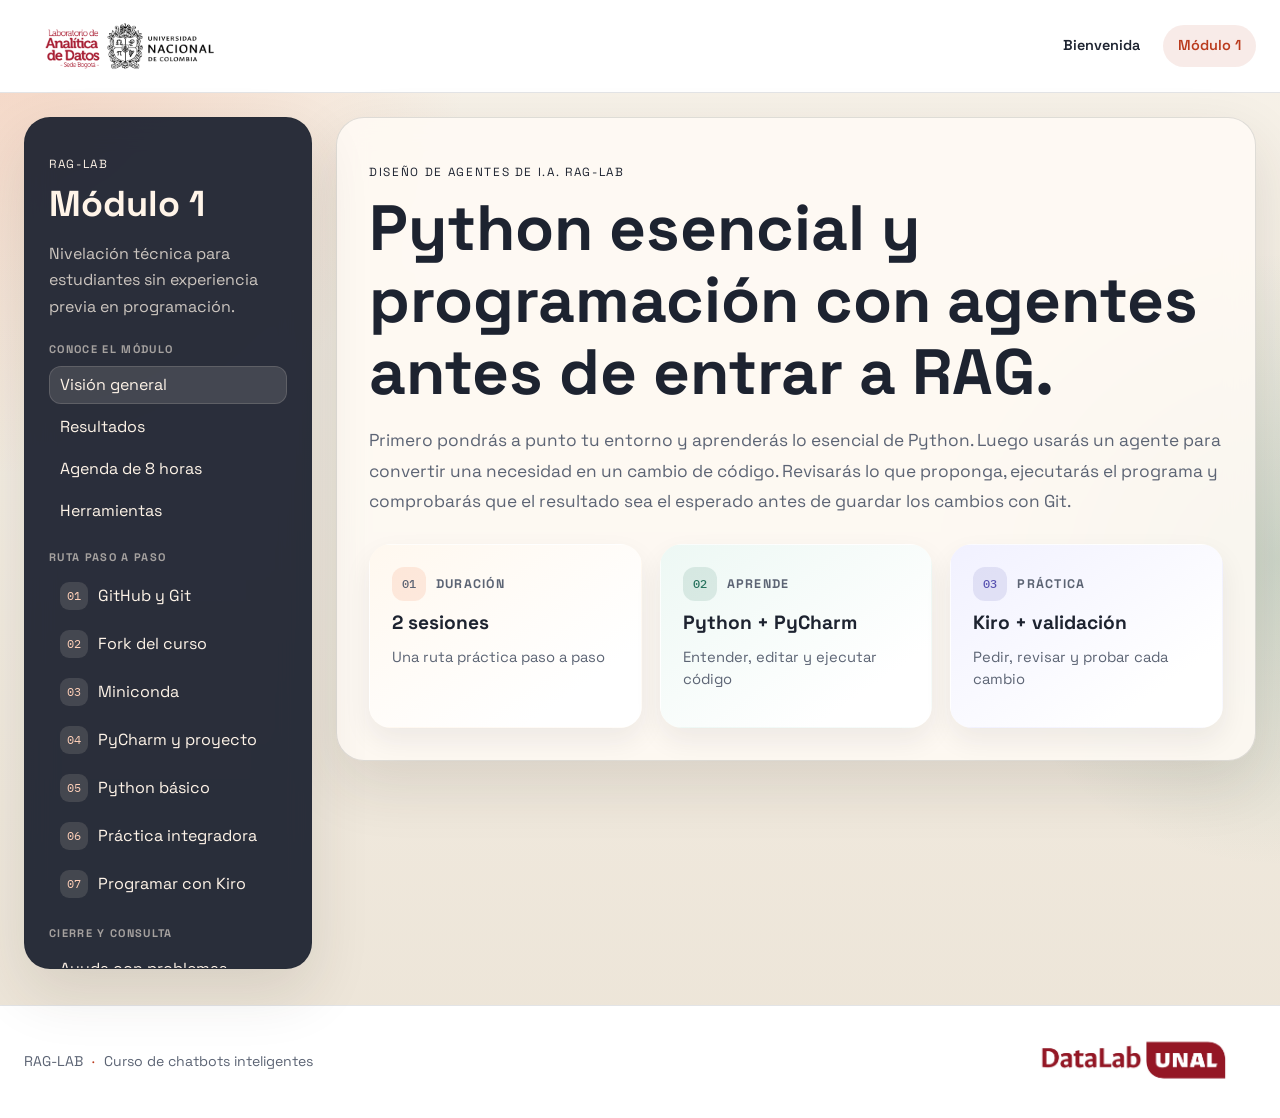
==== commit cf008dcb: "Actualiza guía del módulo y flujo de Kiro" ====
--- a/docs/modulo-01.html
+++ b/docs/modulo-01.html
@@ -8,6 +8,7 @@
       name="description"
       content="Módulo 1 del curso RAG-LAB: GitHub, Miniconda, PyCharm, Python básico y programación asistida por agentes."
     />
+    <link rel="icon" href="data:," />
     <link rel="preconnect" href="https://fonts.googleapis.com" />
     <link rel="preconnect" href="https://fonts.gstatic.com" crossorigin />
     <link
@@ -57,8 +58,8 @@
           </div>
           <div class="nav-group" role="group" aria-label="Cierre y consulta">
             <p class="nav-group-title">Cierre y consulta</p>
-            <a href="#errores" role="tab" aria-selected="false" aria-controls="errores" tabindex="-1">Errores comunes</a>
-            <a href="#checklist" role="tab" aria-selected="false" aria-controls="checklist" tabindex="-1">Checklist final</a>
+            <a href="#errores" role="tab" aria-selected="false" aria-controls="errores" tabindex="-1">Ayuda con problemas</a>
+            <a href="#checklist" role="tab" aria-selected="false" aria-controls="checklist" tabindex="-1">Checklist de cierre</a>
           </div>
           </nav>
         </details>
@@ -320,7 +321,7 @@
             </div>
             <div class="git-command-item" data-copy-scope>
               <span class="git-command-number">04</span>
-              <div class="git-command-copy"><strong>Define el nombre de la rama principal</strong><p>El curso usará <code>main</code> como nombre inicial.</p><pre><code>git config --global init.defaultBranch main</code></pre></div>
+              <div class="git-command-copy"><strong>Define la rama inicial para repositorios nuevos</strong><p>Este ajuste solo aplica a repositorios que crees desde cero. En el proyecto del curso trabajarás en la rama <code>DEV</code>.</p><pre><code>git config --global init.defaultBranch main</code></pre></div>
               <button class="copy-button" data-copy>Copiar</button>
             </div>
             <div class="git-command-validation">
@@ -347,7 +348,7 @@
             <div><span class="git-diagram-dot git-diagram-dot--merge"></span><p><strong>Cada círculo</strong> representa un commit: un punto guardado en el historial.</p></div>
             <div><span class="git-diagram-tag">v1.0</span><p><strong>Las etiquetas</strong> marcan versiones listas para identificar o compartir.</p></div>
           </div>
-          <p class="git-diagram-context">El dibujo presenta un flujo con varias ramas. En este curso empezaremos con una estructura más sencilla: tu fork y la rama principal <code>main</code>.</p>
+          <p class="git-diagram-context">El dibujo presenta un ejemplo general con varias ramas. En este curso trabajarás sobre tu fork y usarás la rama <code>DEV</code>.</p>
           <a class="git-diagram-source" href="https://noetzold.tech/wp-content/uploads/2022/12/pasted-image-0.png" target="_blank" rel="noreferrer">Ver imagen original en noetzold.tech ↗</a>
         </dialog>
 
@@ -601,7 +602,7 @@
                 </div>
                 <div class="command-block pycharm-environment-block">
                   <div class="command-head">
-                    <div><span class="command-eyebrow">Paso 6 · En la terminal del proyecto</span><h4>Crea y valida el entorno</h4></div>
+                    <div><span class="command-eyebrow">Terminal del proyecto</span><h4>Crea y valida el entorno</h4></div>
                     <button class="copy-button" data-copy>Copiar</button>
                   </div>
                   <pre><code>conda env create -f RAGLAB.yml
@@ -784,7 +785,7 @@
           <div class="kiro-intro">
             <div class="kiro-intro-copy">
               <span class="kiro-intro-label">&iquest;Qu&eacute; es Kiro?</span>
-              <p><strong>Kiro es un agente de programaci&oacute;n con inteligencia artificial.</strong> Puede leer el contexto del proyecto, explicar c&oacute;digo, proponer y editar archivos, y ejecutar comandos. Lo conectaremos a PyCharm para pedirle una mejora desde el chat, como si trabajaras con un asistente que conoce los archivos abiertos.</p>
+              <p><strong>Kiro es un agente de programaci&oacute;n con inteligencia artificial.</strong> Puede leer el contexto del proyecto, explicar c&oacute;digo, proponer y editar archivos, y ejecutar comandos. Usaremos Kiro CLI junto con el plugin Kiro with GUI para trabajar desde un panel dentro de PyCharm.</p>
               <p>En este ejercicio te ayudar&aacute; a convertir una necesidad en un cambio peque&ntilde;o y comprobable. T&uacute; decides qu&eacute; pedir, revisas el plan y el diff, y ejecutas el programa para validar el resultado.</p>
             </div>
             <div class="kiro-flow" aria-label="Flujo de trabajo con Kiro">
@@ -795,72 +796,76 @@
               <div><span>03</span><strong>Comprueba</strong><small>Ejecuta y valida</small></div>
             </div>
           </div>
-          <p class="kiro-acp-note"><strong>&iquest;C&oacute;mo llega a PyCharm?</strong> Kiro CLI se conecta mediante <strong>Agent Client Protocol (ACP)</strong>, un protocolo que permite usar agentes externos desde el chat de AI Assistant.</p>
-
           <div class="kiro-prerequisites">
-            <div class="kiro-section-heading"><span>Antes de conectarlo</span><h4>Prepara estas herramientas</h4></div>
+            <div class="kiro-section-heading"><span>Antes de empezar</span><h4>Prepara Kiro CLI y PyCharm</h4></div>
             <div class="kiro-prerequisite-grid">
               <article class="kiro-info-card">
                 <span class="kiro-info-icon" aria-hidden="true">IDE</span>
-                <div><h5>PyCharm y AI Assistant</h5><p>Usa PyCharm 2025.3.2 o posterior. Si AI Chat muestra el bot&oacute;n <strong>Install Plugin</strong>, instala primero AI Assistant y reinicia PyCharm si te lo pide. Para usar un agente ACP no necesitas una suscripci&oacute;n de JetBrains AI.</p></div>
+                <div><h5>PyCharm</h5><p>Usa PyCharm 2025.1 o posterior. La interfaz de Kiro se instala como un plugin desde el Marketplace de JetBrains.</p></div>
               </article>
               <article class="kiro-info-card">
                 <span class="kiro-info-icon" aria-hidden="true">CLI</span>
-                <div><h5>Kiro CLI instalado</h5><p>Instala Kiro CLI, no Kiro IDE. En Windows necesitas Windows 11 y PowerShell; en la p&aacute;gina oficial, selecciona la pesta&ntilde;a CLI y el instalador de Windows.</p></div>
+                <div><h5>Kiro CLI instalado</h5><p>Instala Kiro CLI, no Kiro IDE. En Windows necesitas Windows 11 y PowerShell; al terminar, inicia sesi&oacute;n con tu cuenta de Kiro.</p></div>
               </article>
               <article class="kiro-info-card">
                 <span class="kiro-info-icon" aria-hidden="true">ID</span>
-                <div><h5>Cuenta de Kiro</h5><p>Inicia sesi&oacute;n y revisa las condiciones y los l&iacute;mites de uso vigentes en tu plan.</p></div>
+                <div><h5>Cuenta de Kiro</h5><p>Ten a mano la cuenta con la que vas a autenticar el CLI. Los modelos y l&iacute;mites disponibles dependen del plan.</p></div>
               </article>
             </div>
           </div>
 
           <div class="kiro-model-note"><span aria-hidden="true">i</span><p><strong>Modelo recomendado:</strong> empieza con la opci&oacute;n <strong>Auto</strong> de Kiro. Los modelos disponibles y el consumo dependen del plan y pueden cambiar.</p></div>
 
-          <div class="kiro-setup-heading"><span class="kiro-intro-label">Configuraci&oacute;n</span><h4>Conecta Kiro CLI con el chat de PyCharm</h4><p>Hazlo una sola vez; despu&eacute;s podr&aacute;s elegir Kiro Agent desde AI Chat.</p></div>
+          <div class="kiro-setup-heading"><span class="kiro-intro-label">Instalaci&oacute;n y configuraci&oacute;n</span><h4>Prepara el CLI y agrega Kiro with GUI a PyCharm</h4><p>Sigue este orden: instala y autentica Kiro CLI, instala el plugin y comprueba que el panel de Kiro aparezca en el IDE.</p></div>
           <div class="timeline kiro-timeline">
             <article class="kiro-stage-card">
               <header><span class="kiro-stage-number">01</span><div><span class="timeline-label">Preparaci&oacute;n</span><h4>Instala y autentica Kiro CLI</h4></div></header>
               <ol class="steps">
                 <li>Abre la <a href="https://kiro.dev/docs/getting-started/installation/" target="_blank" rel="noreferrer">p&aacute;gina oficial de instalaci&oacute;n</a>, cambia de la pesta&ntilde;a <strong>IDE</strong> a <strong>CLI</strong> y descarga Kiro CLI para tu sistema. No instales Kiro IDE.</li>
-                <li>En Windows, instala la versi&oacute;n para Windows 11 y usa PowerShell. Al terminar, abre una ventana nueva y ejecuta <code>kiro-cli --version</code>.</li>
-                <li>Ejecuta <code>kiro-cli login</code> y completa la autenticaci&oacute;n en el navegador si te la solicita.</li>
-                <li>Comprueba que la instalaci&oacute;n est&eacute; lista con <code>kiro-cli doctor</code>.</li>
+                <li>En Windows, instala la versi&oacute;n para Windows 11. Abre PowerShell y comprueba el CLI con <code>kiro-cli --version</code>.</li>
+                <li>Inicia sesi&oacute;n con <code>kiro-cli login</code> y completa la autenticaci&oacute;n en el navegador.</li>
+                <li>Confirma que todo est&eacute; listo con <code>kiro-cli doctor</code>.</li>
               </ol>
             </article>
             <article class="kiro-stage-card">
-              <header><span class="kiro-stage-number">02</span><div><span class="timeline-label">Conexi&oacute;n</span><h4>Agrega Kiro como agente ACP</h4></div></header>
+              <header><span class="kiro-stage-number">02</span><div><span class="timeline-label">Plugin de PyCharm</span><h4>Instala Kiro with GUI</h4></div></header>
+              <p>En PyCharm, abre <strong>File → Settings → Plugins → Marketplace</strong>, busca <strong>Kiro with GUI</strong> e instala el plugin. Si aparece el aviso de plugins de terceros, selecciona <strong>Accept</strong>. Reinicia PyCharm si lo solicita.</p>
+            </article>
+          </div>
+
+          <div class="kiro-install-gallery" aria-label="Pasos visuales para instalar el plugin Kiro with GUI">
+            <figure class="image-card kiro-install-card">
+              <div class="kiro-install-card-heading"><span>01</span><strong>Abre Plugins</strong></div>
+              <img src="./images/kiro-plugin-step-01.svg" alt="En PyCharm, el menú File está abierto y la opción Plugins está resaltada." />
+              <figcaption>En PyCharm, abre <strong>File → Settings → Plugins</strong>.</figcaption>
+            </figure>
+            <figure class="image-card kiro-install-card">
+              <div class="kiro-install-card-heading"><span>02</span><strong>Busca e instala</strong></div>
+              <img src="./images/kiro-plugin-step-02.svg" alt="Marketplace de plugins con Kiro with GUI en la búsqueda y el botón Install disponible." />
+              <figcaption>En <strong>Marketplace</strong>, busca <strong>Kiro with GUI</strong> y pulsa <strong>Install</strong>.</figcaption>
+            </figure>
+            <figure class="image-card kiro-install-card">
+              <div class="kiro-install-card-heading"><span>03</span><strong>Acepta el aviso</strong></div>
+              <img src="./images/kiro-plugin-step-03.svg" alt="Aviso de plugin de terceros para Kiro with GUI con el botón Accept resaltado." />
+              <figcaption>Si aparece el aviso de terceros, confirma con <strong>Accept</strong>.</figcaption>
+            </figure>
+            <figure class="image-card kiro-install-card">
+              <div class="kiro-install-card-heading"><span>04</span><strong>Abre Kiro</strong></div>
+              <img src="./images/kiro-plugin-step-04.svg" alt="PyCharm con el icono morado de Kiro visible en la barra lateral derecha." />
+              <figcaption>Reinicia PyCharm si lo pide y abre Kiro desde su icono en la barra lateral.</figcaption>
+            </figure>
+          </div>
+
+          <div class="timeline kiro-timeline kiro-config-timeline">
+            <article class="kiro-stage-card">
+              <header><span class="kiro-stage-number">03</span><div><span class="timeline-label">Configuraci&oacute;n</span><h4>Verifica el CLI desde el panel de Kiro</h4></div></header>
               <ol class="steps">
-                <li>Cuando AI Assistant est&eacute; instalado, abre o vuelve a abrir AI Chat. Si el panel sigue mostrando <strong>Install Plugin</strong>, completa primero la instalaci&oacute;n.</li>
-                <li>En la esquina superior derecha del panel AI Chat, abre el control para agregar un agente personalizado y elige <strong>Add Custom Agent</strong>. Si el men&uacute; solo muestra <em>Hide</em> y <em>Move to</em>, es el men&uacute; general de la ventana; ci&eacute;rralo.</li>
-                <li>PyCharm abrir&aacute; <code>~/.jetbrains/acp.json</code>. Agrega la configuraci&oacute;n de ejemplo y reemplaza la ruta del comando por la ruta absoluta de Kiro CLI.</li>
-                <li>Guarda el archivo. En AI Chat, selecciona <strong>Kiro Agent</strong>.</li>
+                <li>Abre Kiro desde el icono morado que aparece en la barra lateral de PyCharm.</li>
+                <li>En el panel de Kiro, abre <strong>Manage → Settings</strong> (o <strong>Settings → Tools → Kiro</strong>) y verifica el campo del comando de Kiro.</li>
+                <li>Si <code>kiro-cli</code> no se detecta, reempl&aacute;zalo por la ruta completa. En Windows puedes encontrarla en PowerShell con <code>Get-Command kiro-cli | Select-Object -ExpandProperty Source</code>.</li>
+                <li>Comprueba en <strong>Manage → Auth</strong> que la sesi&oacute;n est&eacute; iniciada. Si no, ejecuta <code>kiro-cli login</code> en PowerShell y vuelve al panel.</li>
               </ol>
             </article>
-          </div>
-
-          <div class="command-block kiro-config-block">
-            <div class="command-head">
-              <div><span class="kiro-code-label">Configuraci&oacute;n ACP</span><h4>Ejemplo para <code>acp.json</code></h4></div>
-              <button class="copy-button" data-copy>Copiar</button>
-            </div>
-            <pre><code>{
-  "agent_servers": {
-    "Kiro Agent": {
-      "command": "C:\\ruta\\completa\\a\\kiro-cli.exe",
-      "args": ["acp"]
-    }
-  }
-}</code></pre>
-          </div>
-
-          <div class="note-box kiro-path-note">
-            <strong>Encuentra la ruta del ejecutable:</strong> en Windows, ejecuta
-            <code>Get-Command kiro-cli | Select-Object -ExpandProperty Source</code> en PowerShell.
-            En macOS o Linux, ejecuta <code>which kiro-cli</code>. Copia la ruta devuelta en
-            <code>command</code>; en JSON las barras invertidas de Windows se escriben dobles.
-            Si la opci&oacute;n no aparece, consulta la
-            <a href="https://www.jetbrains.com/help/ai-assistant/activate-agents.html" target="_blank" rel="noreferrer">gu&iacute;a de JetBrains para agregar agentes ACP</a>.
           </div>
 
           <div class="kiro-practice-heading"><span class="kiro-intro-label">Pr&aacute;ctica guiada</span><h4>Pide, revisa, ejecuta y valida</h4><p>Abre <code>modulo-01/ejercicios/04_funciones.py</code> y env&iacute;a este requerimiento a Kiro:</p></div>
@@ -869,18 +874,19 @@
               <h4>Requerimiento para Kiro</h4>
               <button class="copy-button" data-copy>Copiar</button>
             </div>
-            <pre><code>En modulo-01/ejercicios/04_funciones.py agrega una funci?n calcular_progreso(completados, total) que retorne el porcentaje completado como n?mero entre 0 y 100. Si total es 0, debe retornar 0. Agrega ejemplos de uso al final del archivo. No edites otros archivos. Antes de modificar el c?digo, expl?came el plan y espera mi aprobaci?n. Despu?s de implementar, dime c?mo puedo comprobar los resultados.</code></pre>
+            <pre><code>En modulo-01/ejercicios/04_funciones.py, agrega una función llamada calcular_progreso(completados, total) que retorne el porcentaje completado como un número entre 0 y 100. Si total es 0, debe retornar 0. Agrega ejemplos de uso al final del archivo. No edites otros archivos. Antes de cambiar el código, explícame el plan y espera mi aprobación. Después de implementar, dime cómo comprobar los resultados.</code></pre>
           </div>
           <ol class="kiro-validation-steps">
             <li><span>01</span><div><strong>Lee el plan</strong><p>Verifica que Kiro entendi&oacute; el archivo, la f&oacute;rmula y el caso <code>total = 0</code>.</p></div></li>
             <li><span>02</span><div><strong>Inspecciona el diff</strong><p>Ubica la funci&oacute;n, sus argumentos, el valor que retorna y el caso especial.</p></div></li>
             <li><span>03</span><div><strong>Ejecuta y comprueba</strong><p>Verifica que 2 de 4 produzca 50 y que el caso con total 0 produzca 0.</p></div></li>
-            <li><span>04</span><div><strong>Guarda cuando lo entiendas</strong><p>Si algo falla, comparte el error con Kiro; al final revisa <code>git diff</code> y crea un commit.</p></div></li>
+            <li><span>04</span><div><strong>Guarda cuando lo entiendas</strong><p>Si algo falla, comparte el error con Kiro. Cuando la mejora funcione, revisa <code>git diff</code>, crea un commit y súbelo a GitHub desde la rama <code>DEV</code>.</p></div></li>
           </ol>
 
           <div class="kiro-responsibility"><span aria-hidden="true">&#10003;</span><p><strong>El agente propone; t&uacute; decides.</strong> Antes de guardar el cambio, aseg&uacute;rate de poder explicar qu&eacute; se modific&oacute; y c&oacute;mo comprobaste que funciona.</p></div>
           <p class="hint kiro-doc-links">
-            Documentaci&oacute;n: <a href="https://kiro.dev/docs/cli/acp/" target="_blank" rel="noreferrer">Kiro CLI con ACP</a>,
+            Documentaci&oacute;n: <a href="https://kiro.dev/docs/getting-started/installation/" target="_blank" rel="noreferrer">instalar Kiro CLI</a>,
+            <a href="https://plugins.jetbrains.com/plugin/30960-kiro-with-gui" target="_blank" rel="noreferrer">plugin Kiro with GUI</a>,
             <a href="https://kiro.dev/docs/models/available-models/" target="_blank" rel="noreferrer">modelos disponibles</a> y
             <a href="https://kiro.dev/pricing/" target="_blank" rel="noreferrer">planes y cr&eacute;ditos</a>.
           </p>
@@ -888,46 +894,59 @@
 
         <section id="errores" class="panel">
           <p class="section-kicker">Soporte</p>
-          <h3>Errores comunes y cómo reaccionar</h3>
-          <div class="timeline">
+          <h3>Si algo se detiene, retoma desde el paso correspondiente</h3>
+          <p class="support-intro">Busca el síntoma y vuelve a la sección indicada. Así podrás resolverlo sin repetir toda la configuración.</p>
+          <div class="timeline support-grid">
             <article>
-              <span class="timeline-label">Caso 1</span>
-              <h4>`conda` no se reconoce</h4>
-              <p>Abrir Anaconda Prompt o reiniciar la terminal después de instalar Miniconda.</p>
+              <span class="timeline-label">Miniconda · Paso 3</span>
+              <h4><code>conda</code> no se reconoce</h4>
+              <p>En Windows, abre <strong>Anaconda Prompt</strong> desde Inicio; el instalador recomienda dejar desmarcada la opción para agregar Conda al <code>PATH</code>. En macOS o Linux, abre una terminal nueva después de instalar.</p>
             </article>
             <article>
-              <span class="timeline-label">Caso 2</span>
-              <h4>PyCharm no encuentra el repositorio</h4>
-              <p>Verificar que la conexión con GitHub se hizo sobre la cuenta correcta del estudiante.</p>
+              <span class="timeline-label">PyCharm · Paso 4</span>
+              <h4>No aparece tu fork al clonar</h4>
+              <p>En <strong>Settings → Version Control → GitHub</strong>, confirma que PyCharm inició sesión con la cuenta que contiene tu fork de <code>RAGLAB</code>. Luego vuelve a <strong>Clone Repository</strong> y selecciona ese repositorio.</p>
             </article>
             <article>
-              <span class="timeline-label">Caso 3</span>
+              <span class="timeline-label">Entorno · Paso 4</span>
               <h4>PyCharm no encuentra Python</h4>
-              <p>Seleccionar manualmente el intérprete del entorno `RAGLAB`.</p>
+              <p>En la configuración del intérprete, agrega un intérprete Conda existente y selecciona el entorno <code>RAGLAB</code>. Si aún no existe, créalo desde la carpeta raíz con <code>conda env create -f RAGLAB.yml</code> y luego actívalo con <code>conda activate RAGLAB</code>.</p>
             </article>
             <article>
-              <span class="timeline-label">Caso 4</span>
-              <h4>El entorno tarda demasiado</h4>
-              <p>Es normal. El archivo del curso instala librerías pesadas como `torch` y `transformers`.</p>
+              <span class="timeline-label">Kiro · Paso 7</span>
+              <h4>Kiro no aparece en PyCharm</h4>
+              <p>Confirma que <strong>Kiro with GUI</strong> figure como instalado en <strong>Settings → Plugins → Installed</strong>. Reinicia PyCharm y comprueba que el comando del CLI esté configurado en <strong>Manage → Settings</strong>.</p>
+            </article>
+            <article>
+              <span class="timeline-label">Git · Paso 6</span>
+              <h4>El commit o Push falla</h4>
+              <p>Revisa <code>git status</code> y confirma que estás en la rama <code>DEV</code>. Si Git solicita identidad, configura el nombre y el correo asociados a tu cuenta de GitHub; después vuelve a intentar el commit y <code>git push origin DEV</code>.</p>
+            </article>
+            <article>
+              <span class="timeline-label">Instalación · Pasos 3 y 4</span>
+              <h4>La creación del entorno demora</h4>
+              <p>La primera instalación descarga dependencias como <code>torch</code> y <code>transformers</code>. Mantén abierta la terminal y espera a que termine; si aparece un error, comparte el primer mensaje de fallo antes de volver a ejecutar el comando.</p>
+            </article>
+            <article class="support-howto">
+              <span class="timeline-label">Para pedir ayuda</span>
+              <h4>Comparte el contexto del error</h4>
+              <p>Indica el paso que seguías, qué esperabas que ocurriera y qué ocurrió. Copia el mensaje completo de la terminal o adjunta una captura donde se vea la ventana relevante.</p>
             </article>
           </div>
         </section>
 
         <section id="checklist" class="panel">
           <p class="section-kicker">Cierre</p>
-          <h3>Checklist final del módulo</h3>
-          <ul class="check-list">
-            <li>Cuenta de GitHub creada y configurada.</li>
-            <li>Git instalado y funcionando.</li>
-            <li>Miniconda instalado y funcionando.</li>
-            <li>Fork del repositorio creado en GitHub.</li>
-            <li>Proyecto descargado en local desde PyCharm.</li>
-            <li>Entorno `RAGLAB` creado correctamente.</li>
-            <li>PyCharm apuntando al intérprete correcto.</li>
-            <li>Scripts de Python ejecutados sin errores.</li>
-            <li>Un requerimiento implementado con Kiro, revisado en el diff y validado al ejecutar el script.</li>
-            <li>Al menos 2 commits hechos por el estudiante.</li>
-          </ul>
+          <h3>Checklist: del espacio de trabajo al cambio compartido</h3>
+          <p class="support-intro">El módulo queda completo cuando puedes recorrer y explicar este flujo:</p>
+          <ol class="closing-checklist">
+            <li><span>01</span><div><strong>Proyecto listo</strong><p>Git configurado; fork de <code>RAGLAB</code> creado en tu cuenta y abierto en PyCharm desde la rama <code>DEV</code>.</p></div></li>
+            <li><span>02</span><div><strong>Entorno preparado</strong><p>Miniconda instalado, entorno <code>RAGLAB</code> creado desde <code>RAGLAB.yml</code> y seleccionado como intérprete de PyCharm.</p></div></li>
+            <li><span>03</span><div><strong>Python comprobado</strong><p>Ejecutaste los cuatro ejercicios: hola Python, variables y tipos, condicionales y bucles, y funciones.</p></div></li>
+            <li><span>04</span><div><strong>Cambio comprendido y validado</strong><p>Con Kiro, planteaste una mejora concreta, revisaste el plan y el diff, ejecutaste el script y comprobaste los resultados esperados.</p></div></li>
+            <li><span>05</span><div><strong>Trabajo guardado y compartido</strong><p>Creaste un commit que puedes explicar y lo subiste a tu fork en GitHub con Push desde <code>DEV</code>.</p></div></li>
+          </ol>
+          <div class="closing-note"><strong>Recuerda:</strong> el agente propone el cambio; tú verificas que cumple el requerimiento antes de guardarlo y compartirlo.</div>
         </section>
       </main>
     </div>
--- a/docs/styles.css
+++ b/docs/styles.css
@@ -3459,8 +3459,10 @@
   }
 
   .sidebar {
-    top: 0;
-    max-height: 42vh;
+    position: static;
+    top: auto;
+    max-height: none;
+    overflow: visible;
     padding: 18px;
     border-radius: 22px;
   }
@@ -3837,8 +3839,7 @@
 }
 
 .kiro-intro-label,
-.kiro-section-heading > span,
-.kiro-code-label {
+.kiro-section-heading > span {
   color: var(--kiro-accent);
   font-size: 0.72rem;
   font-weight: 800;
@@ -3905,7 +3906,6 @@
   font-size: 1.15rem;
 }
 
-.kiro-acp-note,
 .kiro-model-note,
 .kiro-responsibility {
   display: flex;
@@ -3920,7 +3920,6 @@
   line-height: 1.6;
 }
 
-.kiro-acp-note strong,
 .kiro-model-note strong,
 .kiro-responsibility strong {
   color: var(--ink);
@@ -4020,6 +4019,10 @@
   align-items: stretch;
 }
 
+.kiro-config-timeline .kiro-stage-card {
+  grid-column: 1 / -1;
+}
+
 .kiro-stage-card {
   border-top: 3px solid #77ad96 !important;
   background: linear-gradient(155deg, #f2f8f4, rgba(255, 255, 255, 0.94) 55%) !important;
@@ -4047,18 +4050,57 @@
   font-size: 0.9rem;
 }
 
-.kiro-config-block,
+.kiro-install-gallery {
+  display: grid;
+  grid-template-columns: repeat(2, minmax(0, 1fr));
+  gap: 14px;
+  margin: 20px 0 26px;
+}
+
+.kiro-install-card {
+  min-width: 0;
+  margin: 0;
+  padding: 14px;
+  border-radius: 18px;
+}
+
+.kiro-install-card-heading {
+  display: flex;
+  align-items: center;
+  gap: 10px;
+  margin: 0 0 12px;
+}
+
+.kiro-install-card-heading span {
+  display: grid;
+  width: 30px;
+  height: 30px;
+  place-items: center;
+  border-radius: 10px;
+  background: #f0e9ff;
+  color: #6745b6;
+  font-family: "IBM Plex Mono", monospace;
+  font-size: 0.7rem;
+  font-weight: 700;
+}
+
+.kiro-install-card-heading strong {
+  font-size: 0.93rem;
+}
+
+.kiro-install-card img {
+  width: 100%;
+  border: 1px solid var(--line);
+}
+
+.kiro-install-card figcaption {
+  margin-top: 10px;
+  font-size: 0.82rem;
+  line-height: 1.5;
+}
+
 .kiro-prompt-block {
   padding: 22px 24px;
-}
-
-.kiro-config-block .command-head h4 {
-  margin: 4px 0 0;
-}
-
-.kiro-path-note {
-  border-color: #d9e8e0;
-  background: #f5f8f5;
 }
 
 .kiro-validation-steps {
@@ -4117,6 +4159,92 @@
   margin-top: 14px;
 }
 
+.support-intro {
+  max-width: 760px;
+  margin: -4px 0 20px;
+  color: var(--muted);
+}
+
+.support-grid {
+  align-items: stretch;
+}
+
+.support-grid article {
+  min-width: 0;
+}
+
+.support-grid .timeline-label {
+  display: inline-block;
+  margin-bottom: 8px;
+  color: var(--muted);
+}
+
+.support-grid h4 {
+  margin: 0 0 10px;
+}
+
+.support-grid p {
+  margin: 0;
+  line-height: 1.65;
+}
+
+.support-howto {
+  border-color: #cfe4d8 !important;
+  background: #edf7f2 !important;
+}
+
+.closing-checklist {
+  display: grid;
+  gap: 10px;
+  margin: 0;
+  padding: 0;
+  list-style: none;
+}
+
+.closing-checklist li {
+  display: grid;
+  grid-template-columns: 38px minmax(0, 1fr);
+  gap: 14px;
+  align-items: start;
+  padding: 15px 17px;
+  border: 1px solid var(--line);
+  border-radius: 16px;
+  background: rgba(255, 255, 255, 0.64);
+}
+
+.closing-checklist li > span {
+  display: grid;
+  width: 34px;
+  height: 34px;
+  place-items: center;
+  border-radius: 11px;
+  background: #edf0f6;
+  color: var(--ink);
+  font-family: "IBM Plex Mono", monospace;
+  font-size: 0.72rem;
+  font-weight: 700;
+}
+
+.closing-checklist strong {
+  display: block;
+  margin: 1px 0 3px;
+}
+
+.closing-checklist p {
+  margin: 0;
+  color: var(--muted);
+  line-height: 1.55;
+}
+
+.closing-note {
+  margin-top: 16px;
+  padding: 15px 18px;
+  border-left: 3px solid #77ad96;
+  border-radius: 0 12px 12px 0;
+  background: #edf7f2;
+  line-height: 1.6;
+}
+
 @media (max-width: 1100px) {
   .kiro-intro {
     grid-template-columns: 1fr;
@@ -4164,8 +4292,11 @@
     grid-template-columns: 1fr;
   }
 
-  .kiro-config-block,
   .kiro-prompt-block {
     padding: 16px;
   }
-}
+
+  .kiro-install-gallery {
+    grid-template-columns: 1fr;
+  }
+}
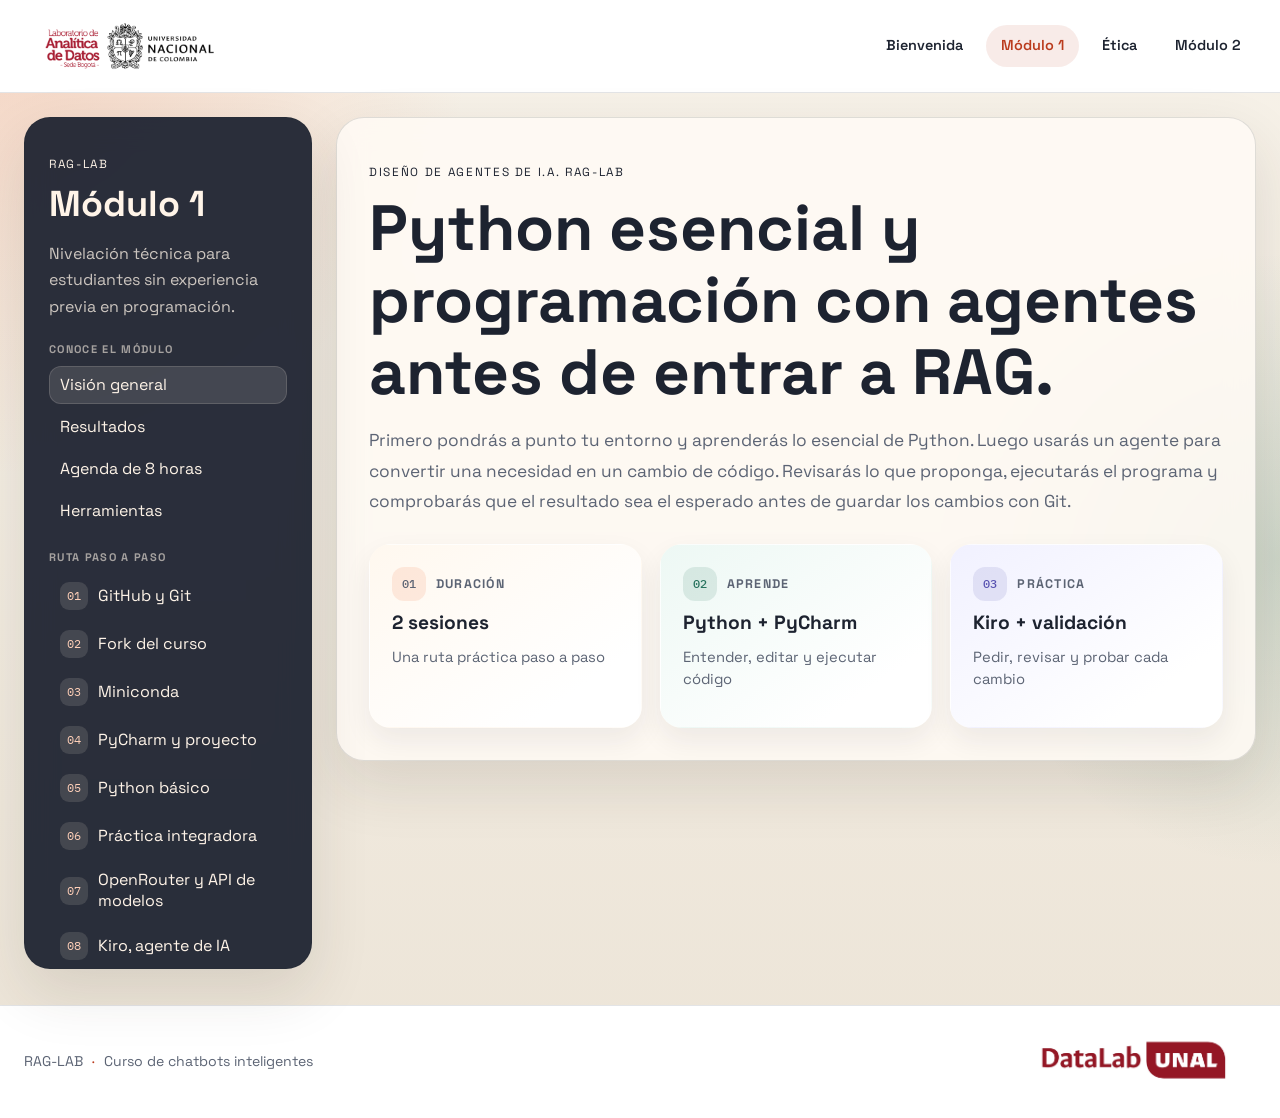
==== commit 89a59b59: "Agrega presentación de Prompting Engineering" ====
--- a/docs/modulo-01.html
+++ b/docs/modulo-01.html
@@ -26,6 +26,8 @@
         <nav class="course-top-nav" aria-label="Navegaci&#243;n principal">
           <a href="./index.html">Bienvenida</a>
           <a href="./modulo-01.html" aria-current="page">M&#243;dulo 1</a>
+          <a href="./modulo-etica.html">&#201;tica</a>
+          <a href="./modulo-02.html">M&#243;dulo 2</a>
         </nav>
       </div>
     </header>
@@ -54,7 +56,11 @@
             <a href="#pycharm" role="tab" aria-selected="false" aria-controls="pycharm" tabindex="-1"><span class="nav-number">04</span>PyCharm y proyecto</a>
             <a href="#python" role="tab" aria-selected="false" aria-controls="python" tabindex="-1"><span class="nav-number">05</span>Python básico</a>
             <a href="#practica" role="tab" aria-selected="false" aria-controls="practica" tabindex="-1"><span class="nav-number">06</span>Práctica integradora</a>
-            <a href="#kiro" role="tab" aria-selected="false" aria-controls="kiro" tabindex="-1"><span class="nav-number">07</span>Programar con Kiro</a>
+            <a href="#openrouter" role="tab" aria-selected="false" aria-controls="openrouter" tabindex="-1"><span class="nav-number">07</span>OpenRouter y API de modelos</a>
+            <a href="#kiro" role="tab" aria-selected="false" aria-controls="kiro" tabindex="-1"><span class="nav-number">08</span>Kiro, agente de IA</a>
+            <a href="#ai-options" role="tab" aria-selected="false" aria-controls="ai-options" tabindex="-1"><span class="nav-number">09</span>Agentes y modelos de IA</a>
+            <a href="#kiro-practice" role="tab" aria-selected="false" aria-controls="kiro-practice" tabindex="-1"><span class="nav-number">10</span>Programar con agentes de IA</a>
+            <a href="#proyecto-final" role="tab" aria-selected="false" aria-controls="proyecto-final" tabindex="-1"><span class="nav-number">11</span>Proyecto final: datos y tablero</a>
           </div>
           <div class="nav-group" role="group" aria-label="Cierre y consulta">
             <p class="nav-group-title">Cierre y consulta</p>
@@ -208,8 +214,10 @@
           <h3>Del entorno listo a programar con apoyo de un agente</h3>
           <p class="agenda-intro">
             En la primera sesi&oacute;n preparas tus herramientas, configuras el proyecto y ejecutas
-            tus primeros ejercicios de Python. En la segunda aplicas lo aprendido con apoyo de un agente
-            y guardas un cambio revisado en GitHub.
+            tus primeros ejercicios de Python. En las primeras dos horas de la segunda haces una
+            llamada breve a un modelo con OpenRouter, instalas y exploras agentes, practicas con un
+            cambio de c&oacute;digo y lo compartes en GitHub. Las dos
+            horas finales corresponden al paso 11: crear y publicar un tablero de datos.
           </p>
           <div class="agenda-grid">
             <article class="agenda-card agenda-card--setup">
@@ -242,14 +250,25 @@
                 </div>
               </header>
               <ol class="agenda-steps">
-                <li><span>01</span><div><strong>Plantea una mejora con Kiro</strong><p>Describe una necesidad concreta del proyecto y pide un cambio acotado.</p></div></li>
-                <li><span>02</span><div><strong>Revisa el diff</strong><p>Comprueba qu&eacute; archivos cambiaron y deja solo lo que quieras guardar.</p></div></li>
-                <li><span>03</span><div><strong>Ejecuta y valida</strong><p>Corre el programa desde PyCharm o la terminal y verifica el resultado.</p></div></li>
-                <li><span>04</span><div><strong>Crea un commit</strong><p>Guarda una versi&oacute;n del cambio desde el panel Commit o con Git.</p></div></li>
-                <li><span>05</span><div><strong>Sube el cambio a GitHub</strong><p>Env&iacute;a el commit de la rama <code>DEV</code> con Push.</p></div></li>
+                <li><span>01</span><div><strong>Prueba una llamada con OpenRouter</strong><p>Ejecuta el ejemplo de Python como preparaci&oacute;n para usar APIs de modelos m&aacute;s adelante.</p></div></li>
+                <li><span>02</span><div><strong>Explora agentes y modelos</strong><p>Elige Kiro u otra opci&oacute;n disponible en AI Chat.</p></div></li>
+                <li><span>03</span><div><strong>Plantea una mejora con Kiro</strong><p>Describe una necesidad concreta del proyecto y pide un cambio acotado.</p></div></li>
+                <li><span>04</span><div><strong>Revisa el diff</strong><p>Comprueba qu&eacute; archivos cambiaron y deja solo lo que quieras guardar.</p></div></li>
+                <li><span>05</span><div><strong>Ejecuta y valida</strong><p>Corre el programa desde PyCharm o la terminal y verifica el resultado.</p></div></li>
+                <li><span>06</span><div><strong>Guarda un commit</strong><p>Hazlo desde PyCharm o p&iacute;dele al agente que lo prepare despu&eacute;s de revisar los archivos.</p></div></li>
+                <li><span>07</span><div><strong>Sube el cambio a GitHub</strong><p>Env&iacute;a el commit de la rama <code>DEV</code> con Push.</p></div></li>
               </ol>
               <div class="agenda-outcome"><span>Al cierre</span><strong>Un cambio revisado, validado y compartido en GitHub</strong></div>
             </article>
+          </div>
+          <div class="agenda-capstone" aria-label="Distribuci&oacute;n de las dos horas finales">
+            <div class="agenda-capstone-heading"><span class="timeline-label">Sesi&oacute;n 2 &middot; &uacute;ltimas 2 horas</span><strong>Paso 11: de los datos a un tablero publicado</strong></div>
+            <ol>
+              <li><span>15 min</span><strong>Prepara las herramientas y elige un agente</strong></li>
+              <li><span>30 min</span><strong>Construye el ejemplo de COVID-19 con el grupo</strong></li>
+              <li><span>60 min</span><strong>Crea y publica tu proyecto individual</strong></li>
+              <li><span>15 min</span><strong>Muestra tu enlace y un hallazgo</strong></li>
+            </ol>
           </div>
         </section>
 
@@ -778,15 +797,89 @@
           </div>
         </section>
 
+        <section id="openrouter" class="panel openrouter-panel">
+          <p class="section-kicker">Paso 7 &middot; OpenRouter y API de modelos</p>
+          <h3>Prueba una API de modelos que usaremos m&aacute;s adelante</h3>
+          <p class="openrouter-intro"><strong>OpenRouter es una pasarela (gateway):</strong> ofrece una API compatible con OpenAI para enviar solicitudes a modelos de distintos proveedores desde una misma conexi&oacute;n. La clave permite autenticar la solicitud y t&uacute; eliges el modelo.</p>
+          <p class="openrouter-access-link"><a href="https://openrouter.ai/" target="_blank" rel="noreferrer">Abrir OpenRouter</a> <span>Desde all&iacute; puedes crear una cuenta y entrar a <strong>Workspace &rarr; API keys</strong>.</span></p>
+          <div class="openrouter-purpose">
+            <div><span class="timeline-label">En este m&oacute;dulo</span><strong>Una llamada sencilla desde Python</strong><p>Comprueba que tu programa puede enviar una pregunta a un modelo y leer su respuesta.</p></div>
+            <div><span class="timeline-label">M&aacute;s adelante</span><strong>Una conexi&oacute;n para otras pr&aacute;cticas</strong><p>Podr&aacute;s usar la API al construir aplicaciones como un RAG.</p></div>
+          </div>
+
+          <div class="openrouter-setup-heading">
+            <span class="timeline-label">Gu&iacute;a visual</span>
+            <h4>Crea una clave, c&oacute;piala y gu&aacute;rdala localmente</h4>
+            <p>Sigue estos pasos para crear una clave de API y guardarla de forma segura.</p>
+          </div>
+          <div class="openrouter-gallery">
+            <figure class="image-card openrouter-image-card">
+              <button type="button" class="course-image-zoom" data-open-course-image data-image-title="Abre API keys" aria-haspopup="dialog" aria-controls="course-image-dialog" aria-label="Ampliar guía visual: abrir API keys en OpenRouter">
+                <img src="./images/openrouter-api-keys-guide.svg" alt="En Workspace, abre API keys y pulsa New key." />
+                <span aria-hidden="true">Ampliar imagen</span>
+              </button>
+              <figcaption><strong>1. Abre API keys.</strong> En tu cuenta, entra a <strong>Workspace &rarr; API keys</strong> y pulsa <strong>New key</strong>.</figcaption>
+            </figure>
+            <figure class="image-card openrouter-image-card">
+              <button type="button" class="course-image-zoom" data-open-course-image data-image-title="Configura la clave" aria-haspopup="dialog" aria-controls="course-image-dialog" aria-label="Ampliar guía visual: configurar la nueva clave de OpenRouter">
+                <img src="./images/openrouter-new-key-guide.svg" alt="Formulario para crear una clave con nombre RAGLAB, vencimiento y límite de gasto opcional." />
+                <span aria-hidden="true">Ampliar imagen</span>
+              </button>
+              <figcaption><strong>2. Configura la clave.</strong> Puedes ponerle <code>RAGLAB</code>, elegir su vencimiento y fijar un l&iacute;mite de gasto. Los $5 diarios de la captura son solo un ejemplo de tope, no una tarifa ni una cuota gratuita.</figcaption>
+            </figure>
+            <figure class="image-card openrouter-image-card">
+              <button type="button" class="course-image-zoom" data-open-course-image data-image-title="Copia la clave ahora" aria-haspopup="dialog" aria-controls="course-image-dialog" aria-label="Ampliar guía visual: copiar y guardar la clave de OpenRouter">
+                <img src="./images/openrouter-copy-key-guide.svg" alt="OpenRouter muestra la clave completa una sola vez y pide guardarla de forma segura." />
+                <span aria-hidden="true">Ampliar imagen</span>
+              </button>
+              <figcaption><strong>3. C&oacute;piala ahora.</strong> OpenRouter muestra la clave completa una sola vez. Gu&aacute;rdala en un lugar seguro; no la incluyas en capturas, mensajes p&uacute;blicos ni en el repositorio.</figcaption>
+            </figure>
+            <article class="image-card openrouter-env-instructions">
+              <h4><span>4</span> Guarda la clave en .env</h4>
+              <ol>
+                <li>En PyCharm, haz clic derecho en la carpeta ra&iacute;z del proyecto (donde est&aacute; <code>RAGLAB.yml</code>) y crea un archivo llamado exactamente <code>.env</code>. Si ya existe, &aacute;brelo.</li>
+                <li>Agrega esta l&iacute;nea y reemplaza el texto de ejemplo por la clave completa que copiaste:</li>
+              </ol>
+              <div class="command-block openrouter-env-code" data-copy-scope>
+                <div class="command-head"><h5>L&iacute;nea para .env</h5><button class="copy-button" data-copy>Copiar</button></div>
+                <pre><code>OPENAI_API_KEY=sk-or-v1-pega_aqui_tu_clave</code></pre>
+              </div>
+              <ol start="3">
+                <li>Guarda el archivo. No agregues comillas ni espacios alrededor de <code>=</code>.</li>
+              </ol>
+            </article>
+          </div>
+
+          <div class="openrouter-env-note">
+            <strong>Protege tu clave.</strong>
+            <p>El ejemplo lee <code>OPENAI_API_KEY</code>; el valor es tu clave de OpenRouter. Este proyecto ya excluye <code>.env</code> mediante <code>.gitignore</code>. No lo agregues, confirmes ni subas al repositorio.</p>
+          </div>
+
+          <div class="openrouter-run-guide">
+            <div>
+              <span class="timeline-label">Ejemplo ejecutable</span>
+              <h4>Env&iacute;a una pregunta corta desde Python</h4>
+              <p>El archivo <code>modulo-01/ejercicios/05_openrouter_prueba.py</code> carga la clave desde <code>.env</code> y hace una llamada corta con las bibliotecas del entorno <code>RAGLAB</code>. Ejecuta el comando desde la carpeta ra&iacute;z. El modelo aparece como gratuito al preparar esta gu&iacute;a; los modelos y sus l&iacute;mites pueden cambiar.</p>
+            </div>
+            <div class="command-block openrouter-run-command" data-copy-scope>
+              <div class="command-head"><h4>PowerShell o Terminal</h4><button class="copy-button" data-copy>Copiar</button></div>
+              <pre><code>conda activate RAGLAB
+python modulo-01/ejercicios/05_openrouter_prueba.py</code></pre>
+            </div>
+          </div>
+          <p class="hint openrouter-free-note"><strong>Uso gratuito:</strong> el sufijo <code>:free</code> identifica la variante gratuita del modelo del ejemplo. Puede tener l&iacute;mites, saturarse o dejar de estar disponible; si pasa, revisa los modelos gratuitos vigentes en <a href="https://openrouter.ai/collections/free-models" target="_blank" rel="noreferrer">OpenRouter</a> y cambia el identificador en el script. La ficha de este endpoint gratuito de NVIDIA indica que las solicitudes pueden registrarse para seguridad y mejora del producto: no env&iacute;es datos personales, c&oacute;digo privado ni informaci&oacute;n confidencial.</p>
+          <p class="hint openrouter-doc-link">M&aacute;s informaci&oacute;n: <a href="https://openrouter.ai/docs/quickstart" target="_blank" rel="noreferrer">gu&iacute;a oficial de inicio r&aacute;pido</a> y <a href="https://openrouter.ai/nvidia/nemotron-3-ultra-550b-a55b:free" target="_blank" rel="noreferrer">ficha del modelo de ejemplo</a>.</p>
+        </section>
+
         <section id="kiro" class="panel kiro-panel">
-          <p class="section-kicker">Paso 7 &middot; Programaci&oacute;n asistida por agentes</p>
-          <h3>Kiro en PyCharm: del requerimiento al c&oacute;digo que podemos validar</h3>
+          <p class="section-kicker">Paso 8 &middot; Kiro, agente de IA</p>
+          <h3>Kiro en PyCharm: instala y configura el agente de IA</h3>
 
           <div class="kiro-intro">
             <div class="kiro-intro-copy">
               <span class="kiro-intro-label">&iquest;Qu&eacute; es Kiro?</span>
               <p><strong>Kiro es un agente de programaci&oacute;n con inteligencia artificial.</strong> Puede leer el contexto del proyecto, explicar c&oacute;digo, proponer y editar archivos, y ejecutar comandos. Usaremos Kiro CLI junto con el plugin Kiro with GUI para trabajar desde un panel dentro de PyCharm.</p>
-              <p>En este ejercicio te ayudar&aacute; a convertir una necesidad en un cambio peque&ntilde;o y comprobable. T&uacute; decides qu&eacute; pedir, revisas el plan y el diff, y ejecutas el programa para validar el resultado.</p>
+              <p>En esta secci&oacute;n instalar&aacute;s Kiro CLI y su plugin para abrir el agente desde PyCharm. Al terminar, el panel quedar&aacute; listo para trabajar en el proyecto.</p>
             </div>
             <div class="kiro-flow" aria-label="Flujo de trabajo con Kiro">
               <div><span>01</span><strong>Describe</strong><small>Explica qu&eacute; necesitas</small></div>
@@ -818,17 +911,38 @@
 
           <div class="kiro-setup-heading"><span class="kiro-intro-label">Instalaci&oacute;n y configuraci&oacute;n</span><h4>Prepara el CLI y agrega Kiro with GUI a PyCharm</h4><p>Sigue este orden: instala y autentica Kiro CLI, instala el plugin y comprueba que el panel de Kiro aparezca en el IDE.</p></div>
           <div class="timeline kiro-timeline">
-            <article class="kiro-stage-card">
-              <header><span class="kiro-stage-number">01</span><div><span class="timeline-label">Preparaci&oacute;n</span><h4>Instala y autentica Kiro CLI</h4></div></header>
+            <article class="kiro-stage-card kiro-stage-card--wide">
+              <header><span class="kiro-stage-number">01</span><div><span class="timeline-label">Instalaci&oacute;n</span><h4>Instala Kiro CLI en Windows</h4></div></header>
               <ol class="steps">
-                <li>Abre la <a href="https://kiro.dev/docs/getting-started/installation/" target="_blank" rel="noreferrer">p&aacute;gina oficial de instalaci&oacute;n</a>, cambia de la pesta&ntilde;a <strong>IDE</strong> a <strong>CLI</strong> y descarga Kiro CLI para tu sistema. No instales Kiro IDE.</li>
-                <li>En Windows, instala la versi&oacute;n para Windows 11. Abre PowerShell y comprueba el CLI con <code>kiro-cli --version</code>.</li>
-                <li>Inicia sesi&oacute;n con <code>kiro-cli login</code> y completa la autenticaci&oacute;n en el navegador.</li>
-                <li>Confirma que todo est&eacute; listo con <code>kiro-cli doctor</code>.</li>
+                <li>Abre la <a href="https://kiro.dev/docs/getting-started/installation/" target="_blank" rel="noreferrer">p&aacute;gina oficial de instalaci&oacute;n</a>, cambia de la pesta&ntilde;a <strong>IDE</strong> a <strong>CLI</strong> y descarga Kiro CLI para Windows 11. No instales Kiro IDE.</li>
+                <li>Ejecuta el instalador en PowerShell y espera el mensaje <strong>Installed successfully</strong>. Al terminar, abre una ventana nueva de PowerShell.</li>
               </ol>
-            </article>
-            <article class="kiro-stage-card">
-              <header><span class="kiro-stage-number">02</span><div><span class="timeline-label">Plugin de PyCharm</span><h4>Instala Kiro with GUI</h4></div></header>
+              <figure class="image-card kiro-install-proof">
+                <img src="./images/kiro-cli-install-success.svg" alt="PowerShell confirma que Kiro CLI 2.36.0 se instal&oacute; correctamente." />
+                <figcaption>Al finalizar, PowerShell debe indicar <strong>Installed successfully</strong> y mostrar d&oacute;nde qued&oacute; instalado Kiro CLI.</figcaption>
+              </figure>
+            </article>
+            <article class="kiro-stage-card kiro-stage-card--wide">
+              <header><span class="kiro-stage-number">02</span><div><span class="timeline-label">Inicio y validaci&oacute;n</span><h4>Inicia sesi&oacute;n y comprueba la instalaci&oacute;n</h4></div></header>
+              <p>Copia y ejecuta estos comandos en PowerShell en el orden indicado:</p>
+              <div class="kiro-validation-commands">
+                <div class="kiro-validation-command" data-copy-scope>
+                  <div><strong><span>01</span>Comprueba la versi&oacute;n</strong><button class="copy-button" data-copy>Copiar</button></div>
+                  <pre><code>kiro-cli --version</code></pre>
+                </div>
+                <div class="kiro-validation-command" data-copy-scope>
+                  <div><strong><span>02</span>Ejecuta el diagn&oacute;stico</strong><button class="copy-button" data-copy>Copiar</button></div>
+                  <pre><code>kiro-cli diagnostic</code></pre>
+                </div>
+                <div class="kiro-validation-command" data-copy-scope>
+                  <div><strong><span>03</span>Inicia sesi&oacute;n</strong><button class="copy-button" data-copy>Copiar</button></div>
+                  <pre><code>kiro-cli login</code></pre>
+                </div>
+              </div>
+              <p class="kiro-validation-note">Completa la autenticaci&oacute;n de <code>kiro-cli login</code> en el navegador. El diagn&oacute;stico completo requiere que Kiro CLI est&eacute; abierto; si no lo est&aacute;, inicia la aplicaci&oacute;n con <code>kiro-cli launch</code> y vuelve a ejecutar el segundo comando.</p>
+            </article>
+            <article class="kiro-stage-card kiro-stage-card--wide">
+              <header><span class="kiro-stage-number">03</span><div><span class="timeline-label">Plugin de PyCharm</span><h4>Instala Kiro with GUI</h4></div></header>
               <p>En PyCharm, abre <strong>File → Settings → Plugins → Marketplace</strong>, busca <strong>Kiro with GUI</strong> e instala el plugin. Si aparece el aviso de plugins de terceros, selecciona <strong>Accept</strong>. Reinicia PyCharm si lo solicita.</p>
             </article>
           </div>
@@ -858,38 +972,243 @@
 
           <div class="timeline kiro-timeline kiro-config-timeline">
             <article class="kiro-stage-card">
-              <header><span class="kiro-stage-number">03</span><div><span class="timeline-label">Configuraci&oacute;n</span><h4>Verifica el CLI desde el panel de Kiro</h4></div></header>
+              <header><span class="kiro-stage-number">04</span><div><span class="timeline-label">Configuraci&oacute;n</span><h4>Verifica el CLI desde el panel de Kiro</h4></div></header>
               <ol class="steps">
                 <li>Abre Kiro desde el icono morado que aparece en la barra lateral de PyCharm.</li>
-                <li>En el panel de Kiro, abre <strong>Manage → Settings</strong> (o <strong>Settings → Tools → Kiro</strong>) y verifica el campo del comando de Kiro.</li>
-                <li>Si <code>kiro-cli</code> no se detecta, reempl&aacute;zalo por la ruta completa. En Windows puedes encontrarla en PowerShell con <code>Get-Command kiro-cli | Select-Object -ExpandProperty Source</code>.</li>
-                <li>Comprueba en <strong>Manage → Auth</strong> que la sesi&oacute;n est&eacute; iniciada. Si no, ejecuta <code>kiro-cli login</code> en PowerShell y vuelve al panel.</li>
+                <li>Abre <strong>Manage &rarr; Settings</strong> (o <strong>Settings &rarr; Tools &rarr; Kiro</strong>) y ubica el campo <strong>kiro-cli Path</strong>.</li>
+                <li>Si aparece <strong>kiro-cli not found</strong>, copia el comando que corresponde a tu sistema operativo. Pega en <strong>kiro-cli Path</strong> la ruta que te muestre la terminal.</li>
+                <li>En <strong>Manage &rarr; Auth</strong>, comprueba que la sesi&oacute;n est&eacute; iniciada. Si no, ejecuta <code>kiro-cli login</code> y vuelve al panel.</li>
               </ol>
-            </article>
-          </div>
-
-          <div class="kiro-practice-heading"><span class="kiro-intro-label">Pr&aacute;ctica guiada</span><h4>Pide, revisa, ejecuta y valida</h4><p>Abre <code>modulo-01/ejercicios/04_funciones.py</code> y env&iacute;a este requerimiento a Kiro:</p></div>
-          <div class="command-block kiro-prompt-block">
-            <div class="command-head">
-              <h4>Requerimiento para Kiro</h4>
-              <button class="copy-button" data-copy>Copiar</button>
-            </div>
-            <pre><code>En modulo-01/ejercicios/04_funciones.py, agrega una función llamada calcular_progreso(completados, total) que retorne el porcentaje completado como un número entre 0 y 100. Si total es 0, debe retornar 0. Agrega ejemplos de uso al final del archivo. No edites otros archivos. Antes de cambiar el código, explícame el plan y espera mi aprobación. Después de implementar, dime cómo comprobar los resultados.</code></pre>
-          </div>
-          <ol class="kiro-validation-steps">
-            <li><span>01</span><div><strong>Lee el plan</strong><p>Verifica que Kiro entendi&oacute; el archivo, la f&oacute;rmula y el caso <code>total = 0</code>.</p></div></li>
-            <li><span>02</span><div><strong>Inspecciona el diff</strong><p>Ubica la funci&oacute;n, sus argumentos, el valor que retorna y el caso especial.</p></div></li>
-            <li><span>03</span><div><strong>Ejecuta y comprueba</strong><p>Verifica que 2 de 4 produzca 50 y que el caso con total 0 produzca 0.</p></div></li>
-            <li><span>04</span><div><strong>Guarda cuando lo entiendas</strong><p>Si algo falla, comparte el error con Kiro. Cuando la mejora funcione, revisa <code>git diff</code>, crea un commit y súbelo a GitHub desde la rama <code>DEV</code>.</p></div></li>
-          </ol>
-
-          <div class="kiro-responsibility"><span aria-hidden="true">&#10003;</span><p><strong>El agente propone; t&uacute; decides.</strong> Antes de guardar el cambio, aseg&uacute;rate de poder explicar qu&eacute; se modific&oacute; y c&oacute;mo comprobaste que funciona.</p></div>
+              <div class="kiro-config-support">
+                <figure class="image-card kiro-config-guide">
+                  <img src="./images/kiro-panel-settings-guide.svg" alt="Panel de Kiro con los controles Manage, Settings y el campo kiro-cli Path marcados con los n&uacute;meros 1, 2 y 3." />
+                  <figcaption><strong>1.</strong> Manage &nbsp; <strong>2.</strong> Settings &nbsp; <strong>3.</strong> Campo <code>kiro-cli Path</code></figcaption>
+                </figure>
+                <div class="kiro-path-commands">
+                  <p>El comando cambia seg&uacute;n el sistema y la terminal:</p>
+                  <div class="kiro-validation-command" data-copy-scope>
+                    <div><strong>Windows &middot; PowerShell</strong><button class="copy-button" data-copy>Copiar</button></div>
+                    <pre><code>Get-Command kiro-cli | Select-Object -ExpandProperty Source</code></pre>
+                  </div>
+                  <div class="kiro-validation-command" data-copy-scope>
+                    <div><strong>macOS/Linux &middot; Terminal</strong><button class="copy-button" data-copy>Copiar</button></div>
+                    <pre><code>command -v kiro-cli</code></pre>
+                  </div>
+                </div>
+              </div>
+            </article>
+          </div>
+
           <p class="hint kiro-doc-links">
             Documentaci&oacute;n: <a href="https://kiro.dev/docs/getting-started/installation/" target="_blank" rel="noreferrer">instalar Kiro CLI</a>,
             <a href="https://plugins.jetbrains.com/plugin/30960-kiro-with-gui" target="_blank" rel="noreferrer">plugin Kiro with GUI</a>,
             <a href="https://kiro.dev/docs/models/available-models/" target="_blank" rel="noreferrer">modelos disponibles</a> y
             <a href="https://kiro.dev/pricing/" target="_blank" rel="noreferrer">planes y cr&eacute;ditos</a>.
           </p>
+        </section>
+
+        <section id="ai-options" class="panel ai-options-panel">
+          <p class="section-kicker">Paso 9 &middot; Agentes y modelos de IA</p>
+          <h3>Conecta otros agentes y modelos desde PyCharm</h3>
+          <p class="support-intro">AI Chat permite iniciar agentes integrados, conectar algunos proveedores con tu propia cuenta o clave, y conversar con modelos locales. Las opciones de acceso dependen de cada proveedor.</p>
+
+          <div class="ai-options-cards">
+            <article class="ai-options-card">
+              <span class="timeline-label">Agentes integrados</span>
+              <h4>Usa una cuenta o suscripci&oacute;n compatible</h4>
+              <ul>
+                <li><strong>Codex:</strong> puedes autorizarlo con una cuenta de ChatGPT, una clave API de OpenAI o JetBrains AI.</li>
+                <li><strong>Claude Agent:</strong> se puede activar con JetBrains AI, una clave API de Anthropic o Anthropic Console.</li>
+                <li><strong>Otros agentes:</strong> busca opciones compatibles con ACP en <strong>More Agents</strong>; cada una tiene su propio proceso de acceso.</li>
+              </ul>
+            </article>
+            <article class="ai-options-card">
+              <span class="timeline-label">Proveedores y modelos</span>
+              <h4>Conecta servicios externos o locales</h4>
+              <ul>
+                <li><strong>API de terceros:</strong> configura OpenAI, Anthropic o un endpoint compatible con OpenAI; Qwen puede usarse si el proveedor ofrece esa API.</li>
+                <li><strong>Modelos locales:</strong> conecta Ollama o LM Studio y selecciona un modelo, como Qwen, en AI Chat.</li>
+                <li>Los modelos locales se pueden usar en el chat; la documentaci&oacute;n actual indica que no est&aacute;n disponibles para agentes.</li>
+              </ul>
+            </article>
+          </div>
+
+          <div class="ai-options-workflow">
+            <div>
+              <span class="timeline-label">Flujo general</span>
+              <h4>Selecciona una opci&oacute;n e inicia su configuraci&oacute;n</h4>
+              <ol class="steps">
+                <li>Abre <strong>AI Chat</strong> en PyCharm y despliega el selector de agentes o proveedores.</li>
+                <li>Elige el agente o proveedor. Para algunos agentes, AI Chat abrir&aacute; una conversaci&oacute;n y deber&aacute;s enviar un primer mensaje para iniciar la activaci&oacute;n.</li>
+                <li>Sigue el flujo de esa opci&oacute;n: inicia sesi&oacute;n y acepta la instalaci&oacute;n del agente, o configura la API key/modelo local en <strong>Settings &rarr; Tools &rarr; AI Assistant &rarr; Providers &amp; API keys</strong>.</li>
+                <li>Cuando termine la activaci&oacute;n, inicia una conversaci&oacute;n nueva si se solicita y selecciona el agente o modelo para usarlo.</li>
+              </ol>
+            </div>
+            <div class="ai-options-gallery" aria-label="Ejemplos para seleccionar y activar agentes en AI Chat">
+              <figure class="image-card ai-options-image-card">
+                <img src="./images/jetbrains-ai-chat-options.svg" alt="Selector de AI Chat en PyCharm con JetBrains AI, Claude Agent, Codex, Junie, GitHub Copilot, agentes ACP y proveedores externos o locales." />
+                <figcaption><strong>1.</strong> JetBrains AI &nbsp; <strong>2.</strong> Agentes &nbsp; <strong>3.</strong> Proveedores externos o locales.</figcaption>
+              </figure>
+              <figure class="image-card ai-options-image-card">
+                <img src="./images/jetbrains-ai-chat-codex.svg" alt="AI Chat con Codex seleccionado y una indicaci&oacute;n para enviar el primer mensaje e iniciar la sesi&oacute;n." />
+                <figcaption><strong>1.</strong> Agente seleccionado &nbsp; <strong>2.</strong> Env&iacute;a el primer mensaje para iniciar la activaci&oacute;n cuando se solicite.</figcaption>
+              </figure>
+            </div>
+          </div>
+
+          <p class="ai-options-note"><strong>Ten en cuenta:</strong> pagar una suscripci&oacute;n a un servicio no garantiza que cualquier agente pueda usarla directamente. Revisa el m&eacute;todo de acceso que ofrece esa opci&oacute;n; en algunos casos necesitar&aacute;s JetBrains AI, una API key o una cuenta compatible.</p>
+          <p class="hint ai-options-links">M&aacute;s informaci&oacute;n: <a href="https://www.jetbrains.com/help/ai-assistant/activate-agents.html" target="_blank" rel="noreferrer">activar agentes</a>, <a href="https://www.jetbrains.com/help/ai-assistant/use-custom-models.html" target="_blank" rel="noreferrer">conectar modelos externos o locales</a> y <a href="https://www.jetbrains.com/help/ai-assistant/ai-chat.html" target="_blank" rel="noreferrer">usar AI Chat</a>.</p>
+        </section>
+
+        <section id="kiro-practice" class="panel kiro-panel">
+          <p class="section-kicker">Paso 10 &middot; Pr&aacute;ctica con agentes de IA</p>
+          <h3>Programa con agentes de IA: pide, revisa, ejecuta y valida</h3>
+          <p class="support-intro">Abre <code>modulo-01/ejercicios/04_funciones.py</code> y env&iacute;a este requerimiento al agente que elegiste:</p>
+          <div class="command-block kiro-prompt-block">
+            <div class="command-head">
+              <h4>Requerimiento para el agente</h4>
+              <button class="copy-button" data-copy>Copiar</button>
+            </div>
+            <pre><code>En modulo-01/ejercicios/04_funciones.py, agrega una funci&oacute;n llamada calcular_progreso(completados, total) que retorne el porcentaje completado como un n&uacute;mero entre 0 y 100. Si total es 0, debe retornar 0. Agrega ejemplos de uso al final del archivo. No edites otros archivos. Antes de cambiar el c&oacute;digo, expl&iacute;came el plan y espera mi aprobaci&oacute;n. Despu&eacute;s de implementar, dime c&oacute;mo comprobar los resultados.</code></pre>
+          </div>
+          <ol class="kiro-validation-steps">
+            <li><span>01</span><div><strong>Lee el plan</strong><p>Verifica que el agente entendi&oacute; el archivo, la f&oacute;rmula y el caso <code>total = 0</code>.</p></div></li>
+            <li><span>02</span><div><strong>Inspecciona el diff</strong><p>Ubica la funci&oacute;n, sus argumentos, el valor que retorna y el caso especial.</p></div></li>
+            <li><span>03</span><div><strong>Ejecuta y comprueba</strong><p>Verifica que 2 de 4 produzca 50 y que el caso con total 0 produzca 0.</p></div></li>
+            <li><span>04</span><div><strong>Guarda cuando lo entiendas</strong><p>Si algo falla, comparte el error con el agente. Cuando la mejora funcione, revisa <code>git diff</code>. Puedes pedirle que cree el commit despu&eacute;s de revisar los archivos que incluir&aacute;. Luego, sube los cambios a GitHub desde la rama <code>DEV</code>.</p></div></li>
+          </ol>
+
+          <div class="kiro-practice-heading">
+            <h4>Pide al agente que prepare el commit</h4>
+            <p>Despu&eacute;s de comprobar el resultado y revisar el diff, puedes enviarle una solicitud como esta:</p>
+          </div>
+          <div class="command-block kiro-prompt-block">
+            <div class="command-head">
+              <h4>Solicitud para crear el commit</h4>
+              <button class="copy-button" data-copy>Copiar</button>
+            </div>
+            <pre><code>Revisa git status y el diff de los cambios que acabamos de validar. No edites archivos ni incluyas cambios ajenos a este ejercicio. Mu&eacute;strame qu&eacute; archivos vas a incluir y espera mi autorizaci&oacute;n. Cuando te autorice, crea un commit con el mensaje &quot;Agrega c&aacute;lculo de progreso&quot;. No hagas push.</code></pre>
+          </div>
+
+          <div class="kiro-responsibility"><span aria-hidden="true">&#10003;</span><p><strong>El agente propone; t&uacute; decides.</strong> Antes de guardar el cambio, aseg&uacute;rate de poder explicar qu&eacute; se modific&oacute; y c&oacute;mo comprobaste que funciona.</p></div>
+        </section>
+
+        <section id="proyecto-final" class="panel final-project-panel">
+          <p class="section-kicker">Paso 11 &middot; Proyecto final</p>
+          <h3>De los datos p&uacute;blicos a un tablero publicado</h3>
+          <p class="support-intro">Trabaja con un agente de IA para explorar un conjunto de datos, responder una pregunta y compartir los resultados en una p&aacute;gina web. Primero construiremos un ejemplo entre todos; despu&eacute;s crear&aacute;s uno propio.</p>
+
+          <div class="final-project-timeline" aria-label="Din&aacute;mica de dos horas">
+            <article><span>15 min</span><strong>Prepara</strong><p>Abre PyCharm, confirma que el entorno <code>RAGLAB</code> funciona y selecciona el agente.</p></article>
+            <article><span>30 min</span><strong>Explora COVID-19</strong><p>Descarga datos filtrados, define una pregunta y construye el tablero con el grupo.</p></article>
+            <article><span>60 min</span><strong>Haz tu proyecto</strong><p>Elige un tema y datos p&uacute;blicos; crea tu an&aacute;lisis y publ&iacute;calo desde tu fork.</p></article>
+            <article><span>15 min</span><strong>Comparte</strong><p>Muestra la URL de tu p&aacute;gina y explica un hallazgo en un minuto.</p></article>
+          </div>
+
+          <div class="final-project-demo">
+            <div>
+              <span class="timeline-label">Ejemplo guiado &middot; COVID-19</span>
+              <h4>Construyamos juntos un tablero de COVID-19</h4>
+              <p>En este ejemplo vas a convertir un CSV en un tablero HTML con ayuda de un agente. Descarga los datos y env&iacute;a los prompts de abajo, en orden, dentro de la misma conversaci&oacute;n de PyCharm. Completa el departamento y el periodo que elegiste. El conjunto tiene m&aacute;s de seis millones de filas, por eso trabajaremos con un filtro.</p>
+              <ol class="steps final-project-demo-steps">
+                <li>Abre el <a href="https://www.datos.gov.co/Salud-y-Protecci-n-Social/Casos-positivos-de-COVID-19-en-Colombia-/gt2j-8ykr/about_data" target="_blank" rel="noreferrer">conjunto de datos de COVID-19</a>, entra a la vista de datos y revisa las columnas y el periodo cubierto.</li>
+                <li>Usa <strong>Filtrar</strong> para elegir un departamento y un periodo corto. Revisa el n&uacute;mero de filas; si siguen siendo muchas, reduce el periodo.</li>
+                <li>Abre <strong>Exportar</strong> y descarga el resultado como CSV. Si hace falta, crea la carpeta <code>modulo-01/proyectos/demo-covid/datos/</code> y gu&aacute;rdalo como <code>casos_covid.csv</code>.</li>
+                <li>Usaremos esta pregunta: <em>&iquest;C&oacute;mo evolucionaron por mes los casos reportados en [departamento] durante [periodo]?</em> Reemplaza los campos entre corchetes por el filtro que descargaste.</li>
+              </ol>
+            </div>
+            <aside class="final-project-data-note"><strong>Cuida el alcance</strong><p>Analiza totales y tendencias agregadas. No publiques filas individuales del CSV en la p&aacute;gina. Anota el enlace de la fuente, el periodo analizado y las limitaciones del conjunto.</p></aside>
+          </div>
+
+          <div class="final-project-prompt-sequence">
+            <h5>Prompts listos para el ejemplo</h5>
+            <p>Env&iacute;a el primero y revisa el plan del agente. Cuando est&eacute;s de acuerdo, env&iacute;a el segundo para crear los archivos. Despu&eacute;s ejecuta el comando y usa el &uacute;ltimo prompt para revisar el resultado. Reemplaza los campos entre corchetes por los datos de tu descarga.</p>
+            <div class="command-block final-project-prompt">
+              <div class="command-head"><h4>1. Diseña el plan del script de análisis COVID</h4><button class="copy-button" data-copy>Copiar</button></div>
+              <pre><code>Quiero planear un script reproducible en Python para analizar los casos positivos de COVID-19 en Colombia. Usa el CSV que guard&eacute; en modulo-01/proyectos/demo-covid/datos/casos_covid.csv. Mi filtro es [departamento] y [periodo].
+
+Primero inspecciona la estructura del archivo: nombres de columnas, tipos de datos, cantidad de filas, valores faltantes y posibles duplicados. No muestres filas individuales ni calcules todav&iacute;a resultados agregados.
+
+El script deber&aacute; responder: &iquest;c&oacute;mo evolucion&oacute; mes a mes el n&uacute;mero de casos reportados durante el periodo seleccionado? No respondas esta pregunta con un an&aacute;lisis manual; define c&oacute;mo el c&oacute;digo Python calcular&aacute; la respuesta usando las columnas que realmente existan. Identifica las columnas de fecha y departamento, explica los filtros y pasos de limpieza, y propone dos indicadores y dos gr&aacute;ficos calculables con esos datos. No inventes columnas ni supongas que cada fila representa un caso sin comprobarlo.
+
+Incluye la fuente: https://www.datos.gov.co/Salud-y-Protecci-n-Social/Casos-positivos-de-COVID-19-en-Colombia-/gt2j-8ykr/about_data. Resume las limitaciones que el script deber&aacute; mostrar. Por ahora no crees ni modifiques archivos ni implementes el c&oacute;digo: entr&eacute;game el plan de c&aacute;lculo y espera mi aprobaci&oacute;n. Despu&eacute;s te pedir&eacute; escribir y ejecutar el script.</code></pre>
+            </div>
+            <div class="command-block final-project-prompt">
+              <div class="command-head"><h4>2. Escribe el script Python y genera el tablero</h4><button class="copy-button" data-copy>Copiar</button></div>
+              <pre><code>Apruebo el plan. Implem&eacute;ntalo dentro de estas rutas: crea modulo-01/proyectos/demo-covid/analisis.py para analizar con pandas el archivo modulo-01/proyectos/demo-covid/datos/casos_covid.csv, y genera docs/proyectos/demo-covid/index.html con matplotlib y un gr&aacute;fico mensual m&aacute;s otro gr&aacute;fico adecuado a las columnas que encontraste. Guarda los gr&aacute;ficos en docs/proyectos/demo-covid/graficos/ y enl&aacute;zalos con rutas relativas. Muestra el departamento y periodo filtrados, dos indicadores, un hallazgo, la fuente enlazada y las limitaciones. No inventes datos, no incluyas filas individuales, no copies el CSV a docs ni modifiques otros archivos. Al terminar, dime c&oacute;mo ejecutar el an&aacute;lisis y abrir el tablero.</code></pre>
+            </div>
+            <div class="command-block final-project-run-command">
+              <div class="command-head"><h4>3. Ejecuta el an&aacute;lisis desde la ra&iacute;z del repositorio</h4><button class="copy-button" data-copy>Copiar</button></div>
+              <pre><code>python modulo-01/proyectos/demo-covid/analisis.py</code></pre>
+            </div>
+            <div class="command-block final-project-prompt">
+              <div class="command-head"><h4>4. Comprueba los datos y el tablero</h4><button class="copy-button" data-copy>Copiar</button></div>
+              <pre><code>Revisa el an&aacute;lisis y el HTML del tablero COVID. Comprueba que los c&aacute;lculos usen las columnas correctas y el filtro de [departamento] y [periodo], y que los gr&aacute;ficos reflejen los datos del CSV. Verifica que la p&aacute;gina muestre la fuente, el periodo, un hallazgo y las limitaciones, sin filas individuales. Si encuentras errores, expl&iacute;camelos y dime c&oacute;mo corregirlos.</code></pre>
+            </div>
+            <p>Por &uacute;ltimo, abre <code>docs/proyectos/demo-covid/index.html</code> en el navegador y revisa el resultado: los indicadores, los gr&aacute;ficos, la fuente y las limitaciones.</p>
+          </div>
+
+          <div class="final-project-transition"><span class="timeline-label">Despu&eacute;s de la demostraci&oacute;n</span><h4>Ahora crea tu propio tablero</h4><p>Repite el mismo recorrido con un tema que te interese. Durante la hora de trabajo, t&uacute; eliges el conjunto de datos; el agente te acompa&ntilde;a en el an&aacute;lisis y la programaci&oacute;n.</p></div>
+
+          <div class="final-project-minimum">
+            <div class="final-project-heading"><span class="timeline-label">Tu proyecto individual &middot; 60 minutos</span><h4>Elige un tema que te interese</h4><p>Dedica los primeros minutos a encontrar un CSV p&uacute;blico peque&ntilde;o y una pregunta concreta. Si el archivo es grande, f&iacute;ltralo antes de empezar. El objetivo es terminar y publicar una primera versi&oacute;n.</p></div>
+            <div class="final-project-deliverables">
+              <article><span>01</span><strong>Una pregunta</strong><p>Debe poder responderse con las columnas disponibles.</p></article>
+              <article><span>02</span><strong>Dos indicadores</strong><p>Resume medidas que ayuden a responder la pregunta.</p></article>
+              <article><span>03</span><strong>Dos gr&aacute;ficos</strong><p>Generados con pandas y matplotlib para comparar o mostrar tendencias.</p></article>
+              <article><span>04</span><strong>Un hallazgo y un l&iacute;mite</strong><p>Explica qu&eacute; encontraste y qu&eacute; no permiten concluir los datos.</p></article>
+            </div>
+          </div>
+
+          <div class="final-project-student-tips">
+            <article><strong>Escoge un conjunto manejable</strong><p>Busca un CSV descargable sin registro ni clave API. Filtra por fecha o territorio si contiene demasiadas filas.</p></article>
+            <article><strong>Haz una pregunta descriptiva</strong><p>Por ejemplo: &iquest;c&oacute;mo cambia una medida por mes o qu&eacute; categor&iacute;as tienen los valores m&aacute;s altos?</p></article>
+            <article><strong>Verifica antes de publicar</strong><p>Comprueba que los indicadores tengan sentido, cita la fuente y el periodo, y no subas datos sensibles ni el CSV original.</p></article>
+          </div>
+
+          <div class="final-project-prompts">
+            <div class="final-project-heading">
+              <span class="timeline-label">Prompts copiables</span>
+              <h4>Construye el proyecto por etapas</h4>
+              <p>Usa estos prompts en tu propio proyecto y reemplaza los campos entre corchetes con tus rutas, tema, fuente y pregunta.</p>
+            </div>
+            <div class="command-block final-project-prompt">
+              <div class="command-head"><h4>1. Inspecciona los datos y propone un plan</h4><button class="copy-button" data-copy>Copiar</button></div>
+              <pre><code>Quiero crear un tablero de an&aacute;lisis con el archivo CSV que descargu&eacute; en [ruta del archivo]. Primero inspecciona los nombres de las columnas, tipos de datos, cantidad de filas, valores faltantes y posibles duplicados. No muestres ni publiques filas individuales. Ay&uacute;dame a formular una pregunta descriptiva que se pueda responder con estos datos, dos indicadores y dos gr&aacute;ficos sencillos. Resume las limitaciones y la fuente de los datos. No edites archivos todav&iacute;a: expl&iacute;came el plan y espera mi aprobaci&oacute;n.</code></pre>
+            </div>
+            <div class="command-block final-project-prompt">
+              <div class="command-head"><h4>2. Genera el an&aacute;lisis y la p&aacute;gina HTML</h4><button class="copy-button" data-copy>Copiar</button></div>
+              <pre><code>Apruebo el plan. Implementa el an&aacute;lisis con pandas y genera los gr&aacute;ficos con matplotlib. Guarda el script en modulo-01/proyectos/[nombre]/analisis.py y el tablero est&aacute;tico en docs/proyectos/[nombre]/index.html. Guarda los gr&aacute;ficos en docs/proyectos/[nombre]/graficos/ y enl&aacute;zalos con rutas relativas desde el HTML. La p&aacute;gina debe incluir la pregunta, la fuente y el periodo, dos indicadores, dos gr&aacute;ficos, un hallazgo y las limitaciones. No incluyas filas individuales, no copies el CSV a docs ni modifiques archivos fuera de estas carpetas. Al terminar, explica c&oacute;mo ejecutar el an&aacute;lisis y revisar el resultado.</code></pre>
+            </div>
+            <div class="command-block final-project-prompt">
+              <div class="command-head"><h4>3. Comprueba el tablero</h4><button class="copy-button" data-copy>Copiar</button></div>
+              <pre><code>Revisa el script y el tablero que generaste. Comprueba que el an&aacute;lisis use la pregunta acordada, que los indicadores y gr&aacute;ficos correspondan a los datos y que el HTML abra correctamente sin servidor. Verifica que la fuente, el periodo y las limitaciones aparezcan en la p&aacute;gina, y que no se incluyan filas individuales ni el CSV. No hagas commit ni push. Dame los pasos para probarlo localmente y una lista breve de los archivos que debo revisar.</code></pre>
+            </div>
+          </div>
+
+          <div class="final-project-run">
+            <div><span class="timeline-label">Prueba local</span><h4>Genera y abre tu tablero antes de publicarlo</h4><p>Ejecuta el an&aacute;lisis desde la carpeta ra&iacute;z del repositorio. Luego abre el archivo <code>docs/proyectos/[nombre]/index.html</code> en el navegador y confirma que aparezcan los indicadores, los gr&aacute;ficos y la fuente.</p></div>
+            <div class="command-block final-project-run-command">
+              <div class="command-head"><h4>PowerShell o Terminal</h4><button class="copy-button" data-copy>Copiar</button></div>
+              <pre><code>python modulo-01/proyectos/[nombre]/analisis.py</code></pre>
+            </div>
+          </div>
+
+          <div class="final-project-publish">
+            <div>
+              <span class="timeline-label">Publica tu resultado</span>
+              <h4>Publica tu tablero propio desde el fork</h4>
+              <p>El tablero debe quedar en <code>docs/proyectos/[nombre]/index.html</code>. Conserva la p&aacute;gina principal del curso y sube solo el script, los gr&aacute;ficos y el tablero; no agregues el CSV descargado.</p>
+            </div>
+            <ol class="steps">
+              <li>Revisa los archivos con <code>git status</code> y el diff. Confirma el cambio y haz Push de la rama <code>DEV</code> a tu fork.</li>
+              <li>En GitHub, abre <strong>Settings &rarr; Pages</strong>. En <strong>Build and deployment</strong>, elige <strong>Deploy from a branch</strong>, selecciona la rama <code>DEV</code> y la carpeta <code>/docs</code>; guarda la configuraci&oacute;n.</li>
+              <li>Abre la URL que GitHub muestra en esa misma secci&oacute;n y a&ntilde;ade <code>proyectos/[nombre]/</code>. Comprueba que el tablero y sus gr&aacute;ficos carguen.</li>
+            </ol>
+          </div>
+          <p class="hint final-project-pages-link">Consulta la <a href="https://docs.github.com/en/pages/getting-started-with-github-pages/configuring-a-publishing-source-for-your-github-pages-site" target="_blank" rel="noreferrer">gu&iacute;a oficial para configurar la fuente de GitHub Pages</a> si el repositorio no muestra la opci&oacute;n esperada.</p>
+
+          <div class="final-project-showcase"><strong>Cierre &middot; un minuto por persona</strong><span>Comparte la URL publicada, la pregunta que investigaste y un hallazgo. Menciona tambi&eacute;n una limitaci&oacute;n de los datos.</span></div>
         </section>
 
         <section id="errores" class="panel">
@@ -913,7 +1232,7 @@
               <p>En la configuración del intérprete, agrega un intérprete Conda existente y selecciona el entorno <code>RAGLAB</code>. Si aún no existe, créalo desde la carpeta raíz con <code>conda env create -f RAGLAB.yml</code> y luego actívalo con <code>conda activate RAGLAB</code>.</p>
             </article>
             <article>
-              <span class="timeline-label">Kiro · Paso 7</span>
+              <span class="timeline-label">Kiro · Paso 8</span>
               <h4>Kiro no aparece en PyCharm</h4>
               <p>Confirma que <strong>Kiro with GUI</strong> figure como instalado en <strong>Settings → Plugins → Installed</strong>. Reinicia PyCharm y comprueba que el comando del CLI esté configurado en <strong>Manage → Settings</strong>.</p>
             </article>
@@ -937,14 +1256,15 @@
 
         <section id="checklist" class="panel">
           <p class="section-kicker">Cierre</p>
-          <h3>Checklist: del espacio de trabajo al cambio compartido</h3>
+          <h3>Checklist: del espacio de trabajo al proyecto publicado</h3>
           <p class="support-intro">El módulo queda completo cuando puedes recorrer y explicar este flujo:</p>
           <ol class="closing-checklist">
             <li><span>01</span><div><strong>Proyecto listo</strong><p>Git configurado; fork de <code>RAGLAB</code> creado en tu cuenta y abierto en PyCharm desde la rama <code>DEV</code>.</p></div></li>
             <li><span>02</span><div><strong>Entorno preparado</strong><p>Miniconda instalado, entorno <code>RAGLAB</code> creado desde <code>RAGLAB.yml</code> y seleccionado como intérprete de PyCharm.</p></div></li>
             <li><span>03</span><div><strong>Python comprobado</strong><p>Ejecutaste los cuatro ejercicios: hola Python, variables y tipos, condicionales y bucles, y funciones.</p></div></li>
-            <li><span>04</span><div><strong>Cambio comprendido y validado</strong><p>Con Kiro, planteaste una mejora concreta, revisaste el plan y el diff, ejecutaste el script y comprobaste los resultados esperados.</p></div></li>
+            <li><span>04</span><div><strong>Cambio comprendido y validado</strong><p>Con un agente, planteaste una mejora concreta, revisaste el plan y el diff, ejecutaste el script y comprobaste los resultados esperados.</p></div></li>
             <li><span>05</span><div><strong>Trabajo guardado y compartido</strong><p>Creaste un commit que puedes explicar y lo subiste a tu fork en GitHub con Push desde <code>DEV</code>.</p></div></li>
+            <li><span>06</span><div><strong>Proyecto final publicado</strong><p>Analizaste datos p&uacute;blicos, creaste un tablero HTML con su fuente y limitaciones, lo publicaste en GitHub Pages y compartiste un hallazgo.</p></div></li>
           </ol>
           <div class="closing-note"><strong>Recuerda:</strong> el agente propone el cambio; tú verificas que cumple el requerimiento antes de guardarlo y compartirlo.</div>
         </section>
